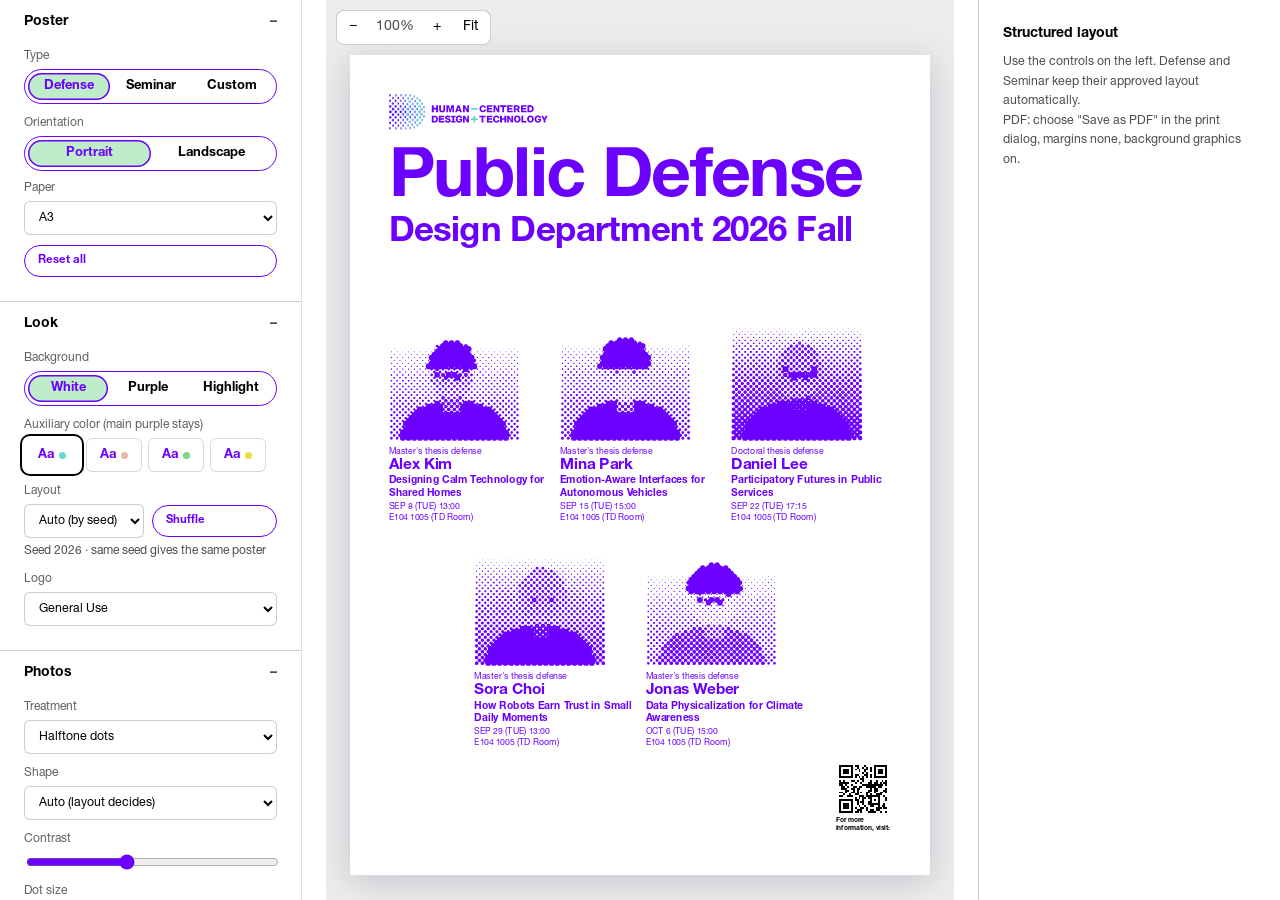
==== official/index.html @ 059694cf "Unify poster modes (stage, zoom bar, right panel), remove duplicate Export, labels 12px, drop dead W" ====
<!doctype html>
<html lang="en">
<head>
<meta charset="utf-8">
<meta name="viewport" content="width=device-width, initial-scale=1">
<meta name="robots" content="noindex, nofollow">
<title>Poster Generator</title>
	<link rel="stylesheet" href="https://fonts.googleapis.com/css2?family=Inter:wght@300;400;500;700&#038;family=Noto+Sans+KR:wght@300;400;500;700&#038;display=swap">
	<link rel="stylesheet" href="https://spoqa.github.io/spoqa-han-sans/css/SpoqaHanSansNeo.css">
	<link rel="stylesheet" href="assets/css/app.css?v=20261107b">
<link rel="stylesheet" href="assets/css/poster.css?v=20261107b">
	<link rel="stylesheet" href="../hcdt-ui.css?v=20261109n">
	<link rel="stylesheet" href="embed.css?v=20261109j">
<style id="hp-page-size"></style>
</head>
<body class="hx-tool hx-p-poster">
<svg xmlns="http://www.w3.org/2000/svg" width="0" height="0" style="position:absolute" aria-hidden="true" focusable="false"><defs>
<g id="hcdt-longest-base"><path d="M 35.892 125.604 L 21.786 128.71 L 21.786 113.186 L 35.892 116.292 Z M 50.454 110.143 L 38.032 113.245 L 38.032 97.726 L 50.454 100.831 Z M 65.696 125.604 L 53.27 128.71 L 53.27 113.186 L 65.696 116.292 Z M 78.239 110.362 L 68.298 113.468 L 68.298 97.948 L 78.239 101.05 Z M 92.345 125.604 L 82.407 128.71 L 82.407 113.186 L 92.345 116.292 Z M 104.27 111.382 L 96.317 114.483 L 96.317 98.964 L 104.27 102.065 Z M 118.278 125.604 L 110.325 128.71 L 110.325 113.186 L 118.278 116.292 Z M 131.31 110.694 L 124.95 113.796 L 124.95 98.276 L 131.31 101.378 Z M 143.985 125.604 L 137.626 128.71 L 137.626 113.186 L 143.985 116.292 Z M 157.509 110.018 L 152.423 113.12 L 152.423 97.601 L 157.509 100.702 Z M 169.895 125.604 L 164.806 128.71 L 164.806 113.186 L 169.895 116.292 Z M 183.626 110.147 L 179.552 113.253 L 179.552 97.729 L 183.626 100.835 Z M 196.372 125.604 L 192.302 128.71 L 192.302 113.186 L 196.372 116.292 Z M 208.013 112.835 L 204.755 115.94 L 204.755 100.421 L 208.013 103.522 Z M 223.411 125.604 L 220.806 128.71 L 220.806 113.186 L 223.411 116.292 Z M 34.638 94.565 L 22.212 97.667 L 22.212 82.147 L 34.638 85.249 Z M 48.571 79.069 L 38.63 82.171 L 38.63 66.651 L 48.571 69.753 Z M 63.536 94.62 L 53.595 97.726 L 53.595 82.202 L 63.536 85.308 Z M 76.872 79.093 L 68.923 82.194 L 68.923 66.675 L 76.872 69.78 Z M 91.048 95.073 L 83.095 98.179 L 83.095 82.655 L 91.048 85.761 Z M 104.005 79.808 L 97.645 82.913 L 97.645 67.39 L 104.005 70.495 Z M 116.38 97.167 L 110.02 100.272 L 110.02 84.749 L 116.38 87.854 Z M 128.634 82.944 L 123.548 86.05 L 123.548 70.53 L 128.634 73.632 Z M 144.493 95.765 L 139.403 98.866 L 139.403 83.347 L 144.493 86.448 Z M 157.829 80.804 L 153.755 83.909 L 153.755 68.39 L 157.829 71.491 Z M 171.161 94.429 L 167.087 97.534 L 167.087 82.011 L 171.161 85.116 Z M 184.915 78.843 L 181.653 81.944 L 181.653 66.425 L 184.915 69.53 Z M 197.466 94.651 L 194.208 97.753 L 194.208 82.233 L 197.466 85.339 Z M 211.36 79.155 L 208.751 82.261 L 208.751 66.737 L 211.36 69.843 Z M 219.731 100.069 L 217.126 103.171 L 217.126 87.651 L 219.731 90.753 Z M 32.153 63.636 L 22.212 66.737 L 22.212 51.218 L 32.153 54.323 Z M 47.731 48.112 L 39.778 51.218 L 39.778 35.698 L 47.731 38.8 Z M 62.755 63.573 L 54.802 66.675 L 54.802 51.155 L 62.755 54.257 Z M 77.134 48.077 L 70.774 51.179 L 70.774 35.659 L 77.134 38.761 Z M 90.384 63.589 L 84.02 66.69 L 84.02 51.171 L 90.384 54.276 Z M 104.06 48.073 L 98.97 51.179 L 98.97 35.655 L 104.06 38.761 Z M 117.149 64.546 L 112.06 67.647 L 112.06 52.128 L 117.149 55.233 Z M 130.427 49.276 L 126.352 52.378 L 126.352 36.858 L 130.427 39.964 Z M 141.032 68.737 L 136.962 71.839 L 136.962 56.319 L 141.032 59.421 Z M 153.532 54.526 L 150.27 57.628 L 150.27 42.108 L 153.532 45.214 Z M 166.11 40.354 L 163.501 43.456 L 163.501 27.936 L 166.11 31.042 Z M 171.243 65.87 L 167.985 68.976 L 167.985 53.456 L 171.243 56.558 Z M 184.731 50.917 L 182.122 54.018 L 182.122 38.499 L 184.731 41.601 Z M 30.165 32.581 L 22.212 35.683 L 22.212 20.163 L 30.165 23.265 Z M 63.493 32.581 L 57.134 35.683 L 57.134 20.163 L 63.493 23.265 Z M 91.677 32.581 L 86.587 35.683 L 86.587 20.163 L 91.677 23.265 Z M 117.852 32.581 L 113.782 35.683 L 113.782 20.163 L 117.852 23.265 Z M 143.798 34.011 L 140.54 37.116 L 140.54 21.593 L 143.798 24.698 Z M 198.747 63.253 L 196.138 66.358 L 196.138 50.835 L 198.747 53.94 Z M 50.454 131.808 L 38.032 128.706 L 38.032 144.226 L 50.454 141.12 Z M 78.239 131.589 L 68.298 128.483 L 68.298 144.007 L 78.239 140.901 Z M 104.27 130.573 L 96.317 127.468 L 96.317 142.987 L 104.27 139.886 Z M 131.31 131.261 L 124.95 128.155 L 124.95 143.675 L 131.31 140.573 Z M 157.509 131.936 L 152.423 128.831 L 152.423 144.35 L 157.509 141.249 Z M 183.626 131.804 L 179.552 128.698 L 179.552 144.222 L 183.626 141.116 Z M 208.013 129.116 L 204.755 126.011 L 204.755 141.534 L 208.013 138.429 Z M 34.638 147.39 L 22.212 144.284 L 22.212 159.804 L 34.638 156.702 Z M 48.571 162.886 L 38.63 159.78 L 38.63 175.3 L 48.571 172.198 Z M 63.536 147.331 L 53.595 144.226 L 53.595 159.749 L 63.536 156.643 Z M 76.872 162.858 L 68.923 159.757 L 68.923 175.276 L 76.872 172.171 Z M 91.048 146.878 L 83.095 143.776 L 83.095 159.296 L 91.048 156.19 Z M 104.005 162.143 L 97.645 159.042 L 97.645 174.561 L 104.005 171.456 Z M 116.38 144.784 L 110.02 141.679 L 110.02 157.202 L 116.38 154.097 Z M 128.634 159.007 L 123.548 155.901 L 123.548 171.425 L 128.634 168.319 Z M 144.493 146.19 L 139.403 143.085 L 139.403 158.604 L 144.493 155.503 Z M 157.829 161.147 L 153.755 158.042 L 153.755 173.565 L 157.829 170.46 Z M 171.161 147.522 L 167.087 144.417 L 167.087 159.94 L 171.161 156.835 Z M 184.915 163.112 L 181.653 160.007 L 181.653 175.526 L 184.915 172.425 Z M 197.466 147.304 L 194.208 144.198 L 194.208 159.718 L 197.466 156.616 Z M 211.36 162.796 L 208.751 159.69 L 208.751 175.214 L 211.36 172.108 Z M 219.731 141.886 L 217.126 138.78 L 217.126 154.3 L 219.731 151.198 Z M 32.153 178.315 L 22.212 175.214 L 22.212 190.733 L 32.153 187.632 Z M 47.731 193.839 L 39.778 190.733 L 39.778 206.253 L 47.731 203.151 Z M 62.755 178.382 L 54.802 175.276 L 54.802 190.796 L 62.755 187.694 Z M 77.134 193.878 L 70.774 190.772 L 70.774 206.292 L 77.134 203.19 Z M 90.384 178.362 L 84.02 175.261 L 84.02 190.78 L 90.384 187.679 Z M 104.06 193.878 L 98.97 190.772 L 98.97 206.296 L 104.06 203.19 Z M 117.149 177.405 L 112.06 174.304 L 112.06 189.823 L 117.149 186.718 Z M 130.427 192.675 L 126.352 189.573 L 126.352 205.093 L 130.427 201.991 Z M 141.032 173.218 L 136.962 170.112 L 136.962 185.632 L 141.032 182.53 Z M 153.532 187.429 L 150.27 184.323 L 150.27 199.843 L 153.532 196.741 Z M 166.11 201.597 L 163.501 198.495 L 163.501 214.015 L 166.11 210.913 Z M 171.243 176.081 L 167.985 172.976 L 167.985 188.495 L 171.243 185.393 Z M 184.731 191.038 L 182.122 187.933 L 182.122 203.452 L 184.731 200.35 Z M 30.165 209.374 L 22.212 206.268 L 22.212 221.788 L 30.165 218.686 Z M 63.493 209.374 L 57.134 206.268 L 57.134 221.788 L 63.493 218.686 Z M 91.677 209.374 L 86.587 206.268 L 86.587 221.788 L 91.677 218.686 Z M 117.852 209.374 L 113.782 206.268 L 113.782 221.788 L 117.852 218.686 Z M 143.798 207.94 L 140.54 204.839 L 140.54 220.358 L 143.798 217.253 Z M 198.747 178.698 L 196.138 175.593 L 196.138 191.116 L 198.747 188.011 Z" style="fill:var(--sm)"/></g>
<g id="hcdt-longest-hi"><path d="M 20.268 116.288 L 21.782 113.185 L 21.782 128.71 L 20.268 125.606 Z M 35.323 100.83 L 38.024 97.726 L 38.024 113.244 L 35.323 110.141 Z M 50.267 116.288 L 53.251 113.185 L 53.251 128.71 L 50.267 125.606 Z M 64.561 101.054 L 68.299 97.95 L 68.299 113.468 L 64.561 110.365 Z M 78.095 116.288 L 82.4 113.185 L 82.4 128.71 L 78.095 125.606 Z M 90.054 102.068 L 96.321 98.965 L 96.321 114.483 L 90.054 111.379 Z M 103.953 116.288 L 110.31 113.185 L 110.31 128.71 L 103.953 125.606 Z M 116.95 101.382 L 124.947 98.278 L 124.947 113.796 L 116.95 110.693 Z M 131.371 116.288 L 137.615 113.185 L 137.615 128.71 L 131.371 125.606 Z M 143.77 100.703 L 152.425 97.599 L 152.425 113.117 L 143.77 110.014 Z M 157.371 116.288 L 164.817 113.185 L 164.817 128.71 L 157.371 125.606 Z M 170.323 100.837 L 179.551 97.734 L 179.551 113.252 L 170.323 110.148 Z M 183.908 116.288 L 192.302 113.185 L 192.302 128.71 L 183.908 125.606 Z M 195.144 103.523 L 204.731 100.42 L 204.731 115.938 L 195.144 112.834 Z M 212.938 116.288 L 220.853 113.185 L 220.853 128.71 L 212.938 125.606 Z M 20.163 85.252 L 22.208 82.149 L 22.208 97.667 L 20.163 94.563 Z M 36.278 69.757 L 38.628 66.653 L 38.628 82.171 L 36.278 79.067 Z M 50.595 85.304 L 53.572 82.201 L 53.572 97.726 L 50.595 94.623 Z M 65.382 69.779 L 68.926 66.675 L 68.926 82.193 L 65.382 79.09 Z M 78.766 85.76 L 83.101 82.656 L 83.101 98.174 L 78.766 95.07 Z M 92.636 70.495 L 97.649 67.392 L 97.649 82.91 L 92.636 79.806 Z M 102.618 87.856 L 110.026 84.752 L 110.026 100.27 L 102.618 97.167 Z M 117.315 73.636 L 123.716 70.532 L 123.716 86.05 L 117.315 82.947 Z M 130.401 86.453 L 139.369 83.35 L 139.369 98.868 L 130.401 95.764 Z M 147.158 71.495 L 154.081 68.391 L 154.081 83.909 L 147.158 80.806 Z M 158.013 85.118 L 167.144 82.014 L 167.144 97.532 L 158.013 94.429 Z M 173.135 69.525 L 181.655 66.422 L 181.655 81.947 L 173.135 78.844 Z M 185.311 85.334 L 194.174 82.231 L 194.174 97.756 L 185.311 94.653 Z M 200.292 69.846 L 208.745 66.742 L 208.745 82.261 L 200.292 79.157 Z M 209.192 90.751 L 217.123 87.647 L 217.123 103.173 L 209.192 100.069 Z M 20.26 54.321 L 22.208 51.217 L 22.208 66.735 L 20.26 63.631 Z M 37.905 38.803 L 39.785 35.699 L 39.785 51.217 L 37.905 48.113 Z M 51.752 54.261 L 54.803 51.157 L 54.803 66.675 L 51.752 63.572 Z M 67.889 38.765 L 70.776 35.662 L 70.776 51.18 L 67.889 48.076 Z M 80.557 54.276 L 84.026 51.172 L 84.026 66.69 L 80.557 63.587 Z M 94.963 38.758 L 98.97 35.654 L 98.97 51.18 L 94.963 48.076 Z M 106.124 55.231 L 112.055 52.127 L 112.055 67.645 L 106.124 64.542 Z M 121.225 39.959 L 126.35 36.855 L 126.35 52.381 L 121.225 49.277 Z M 129.789 59.424 L 136.959 56.32 L 136.959 71.838 L 129.789 68.734 Z M 144.725 45.211 L 150.269 42.108 L 150.269 57.626 L 144.725 54.522 Z M 157.662 31.044 L 163.511 27.94 L 163.511 43.458 L 157.662 40.354 Z M 160.684 56.559 L 167.987 53.455 L 167.987 68.973 L 160.684 65.87 Z M 174.21 41.6 L 182.11 38.497 L 182.11 54.022 L 174.21 50.919 Z M 20.648 23.27 L 22.208 20.166 L 22.208 35.684 L 20.648 32.58 Z M 54.81 23.27 L 57.131 20.166 L 57.131 35.684 L 54.81 32.58 Z M 83.817 23.27 L 86.593 20.166 L 86.593 35.684 L 83.817 32.58 Z M 109.034 23.27 L 113.779 20.166 L 113.779 35.684 L 109.034 32.58 Z M 134.78 24.695 L 140.525 21.591 L 140.525 37.117 L 134.78 34.013 Z M 187.475 53.94 L 196.136 50.837 L 196.136 66.355 L 187.475 63.251 Z M 35.323 141.125 L 38.024 144.228 L 38.024 128.703 L 35.323 131.806 Z M 64.561 140.901 L 68.299 144.004 L 68.299 128.486 L 64.561 131.59 Z M 90.054 139.886 L 96.321 142.99 L 96.321 127.464 L 90.054 130.568 Z M 116.95 140.572 L 124.947 143.676 L 124.947 128.158 L 116.95 131.262 Z M 143.77 141.244 L 152.425 144.347 L 152.425 128.829 L 143.77 131.933 Z M 170.323 141.117 L 179.551 144.221 L 179.551 128.703 L 170.323 131.806 Z M 195.144 138.431 L 204.731 141.535 L 204.731 126.009 L 195.144 129.113 Z M 20.619 156.702 L 22.208 159.806 L 22.208 144.28 L 20.619 147.384 Z M 36.278 172.198 L 38.628 175.301 L 38.628 159.783 L 36.278 162.887 Z M 50.595 156.643 L 53.572 159.746 L 53.572 144.228 L 50.595 147.332 Z M 65.382 172.168 L 68.926 175.272 L 68.926 159.754 L 65.382 162.857 Z M 78.766 156.187 L 83.101 159.291 L 83.101 143.773 L 78.766 146.877 Z M 92.636 171.459 L 97.649 174.563 L 97.649 159.037 L 92.636 162.141 Z M 102.618 154.098 L 110.026 157.202 L 110.026 141.677 L 102.618 144.78 Z M 117.315 168.318 L 123.716 171.422 L 123.716 155.904 L 117.315 159.008 Z M 130.401 155.501 L 139.369 158.605 L 139.369 143.087 L 130.401 146.19 Z M 147.158 170.46 L 154.081 173.563 L 154.081 158.045 L 147.158 161.149 Z M 158.013 156.837 L 167.144 159.94 L 167.144 144.415 L 158.013 147.518 Z M 173.135 172.422 L 181.655 175.525 L 181.655 160.007 L 173.135 163.111 Z M 185.311 156.613 L 194.174 159.716 L 194.174 144.198 L 185.311 147.302 Z M 200.292 172.108 L 208.745 175.212 L 208.745 159.694 L 200.292 162.798 Z M 209.192 151.196 L 217.123 154.3 L 217.123 138.782 L 209.192 141.885 Z M 20.26 187.626 L 22.208 190.73 L 22.208 175.212 L 20.26 178.316 Z M 37.905 203.152 L 39.785 206.255 L 39.785 190.73 L 37.905 193.834 Z M 51.752 187.693 L 54.803 190.797 L 54.803 175.279 L 51.752 178.383 Z M 67.889 203.189 L 70.776 206.293 L 70.776 190.775 L 67.889 193.878 Z M 80.557 187.679 L 84.026 190.782 L 84.026 175.257 L 80.557 178.36 Z M 94.963 203.189 L 98.97 206.293 L 98.97 190.775 L 94.963 193.878 Z M 106.124 186.716 L 112.055 189.82 L 112.055 174.302 L 106.124 177.405 Z M 121.225 201.988 L 126.35 205.092 L 126.35 189.574 L 121.225 192.677 Z M 129.789 182.531 L 136.959 185.634 L 136.959 170.109 L 129.789 173.212 Z M 144.725 196.736 L 150.269 199.839 L 150.269 184.321 L 144.725 187.425 Z M 157.662 210.911 L 163.511 214.014 L 163.511 198.496 L 157.662 201.6 Z M 160.684 185.388 L 167.987 188.492 L 167.987 172.974 L 160.684 176.077 Z M 174.21 200.347 L 182.11 203.45 L 182.11 187.932 L 174.21 191.036 Z M 20.648 218.685 L 22.208 221.788 L 22.208 206.27 L 20.648 209.374 Z M 54.81 218.685 L 57.131 221.788 L 57.131 206.27 L 54.81 209.374 Z M 83.817 218.685 L 86.593 221.788 L 86.593 206.27 L 83.817 209.374 Z M 109.034 218.685 L 113.779 221.788 L 113.779 206.27 L 109.034 209.374 Z M 134.78 217.252 L 140.525 220.356 L 140.525 204.838 L 134.78 207.942 Z M 187.467 188.007 L 196.136 191.11 L 196.136 175.592 L 187.467 178.696 Z" style="fill:var(--ss)"/></g>
<g id="hcdt-longest-wordmark"><path d="M 368.247 101.819 L 371.692 101.819 C 377.212 101.702 379.403 99.569 379.403 94.015 C 379.403 88.972 376.661 86.522 371.692 86.522 L 368.247 86.522 Z M 360.97 80.311 L 372.985 80.311 C 381.556 80.311 386.681 85.476 386.681 94.054 C 386.681 103.14 381.477 108.03 372.985 108.03 L 360.97 108.03 Z M 660.02 143.581 L 663.462 143.581 C 668.981 143.464 671.173 141.331 671.173 135.776 C 671.173 130.729 668.435 128.284 663.462 128.284 L 660.02 128.284 Z M 652.739 122.073 L 664.755 122.073 C 673.325 122.073 678.45 127.237 678.45 135.815 C 678.45 144.897 673.247 149.792 664.755 149.792 L 652.739 149.792 Z M 349.138 185.796 L 343.813 185.796 L 343.813 191.62 L 361.45 191.62 L 361.45 185.796 L 356.126 185.796 L 356.126 169.768 L 361.56 169.768 L 361.56 163.905 L 343.794 163.905 L 343.794 169.768 L 349.138 169.768 Z M 319.411 138.339 C 319.411 146.374 315.724 150.374 307.337 150.374 C 298.95 150.374 295.263 146.374 295.263 138.339 L 295.263 122.073 L 302.485 122.073 L 302.485 138.765 C 302.485 142.339 303.806 144.163 307.337 144.163 C 310.868 144.163 312.188 142.339 312.188 138.765 L 312.188 122.073 L 319.411 122.073 Z M 324.454 122.073 L 335.091 122.073 L 339.864 140.554 L 339.942 140.554 L 344.716 122.073 L 355.352 122.073 L 355.352 149.792 L 348.56 149.792 L 348.56 128.749 L 348.481 128.749 L 342.661 149.792 L 337.149 149.792 L 331.325 128.749 L 331.247 128.749 L 331.247 149.792 L 324.454 149.792 Z M 370.423 139.464 L 376.712 139.464 L 373.645 129.761 L 373.567 129.761 Z M 369.958 122.073 L 377.294 122.073 L 387.661 149.792 L 380.126 149.792 L 378.419 144.823 L 368.755 144.823 L 367.005 149.792 L 359.595 149.792 Z M 391.899 122.073 L 399.313 122.073 L 408.938 139.155 L 409.017 139.155 L 409.017 122.073 L 415.813 122.073 L 415.813 149.792 L 408.399 149.792 L 398.77 132.515 L 398.692 132.515 L 398.692 149.792 L 391.899 149.792 Z M 477.763 131.972 C 477.376 129.179 475.2 127.702 472.173 127.702 C 467.513 127.702 465.727 131.819 465.727 135.933 C 465.727 140.046 467.513 144.163 472.173 144.163 C 475.552 144.163 477.493 142.222 477.763 139.038 L 484.985 139.038 C 484.595 146.179 479.356 150.374 472.329 150.374 C 463.942 150.374 458.509 143.968 458.509 135.933 C 458.509 127.897 463.942 121.491 472.329 121.491 C 478.306 121.491 484.79 125.296 484.985 131.972 Z M 488.446 122.073 L 510.536 122.073 L 510.536 127.858 L 495.669 127.858 L 495.669 132.71 L 509.255 132.71 L 509.255 138.3 L 495.669 138.3 L 495.669 143.577 L 510.923 143.577 L 510.923 149.792 L 488.446 149.792 Z M 515.243 122.073 L 522.657 122.073 L 532.282 139.155 L 532.36 139.155 L 532.36 122.073 L 539.153 122.073 L 539.153 149.792 L 531.739 149.792 L 522.11 132.518 L 522.036 132.518 L 522.036 149.792 L 515.243 149.792 Z M 570.782 122.073 L 592.868 122.073 L 592.868 127.858 L 578.001 127.858 L 578.001 132.71 L 591.587 132.71 L 591.587 138.3 L 578.001 138.3 L 578.001 143.577 L 593.259 143.577 L 593.259 149.792 L 570.782 149.792 Z M 626.942 122.073 L 649.032 122.073 L 649.032 127.858 L 634.165 127.858 L 634.165 132.71 L 647.751 132.71 L 647.751 138.3 L 634.165 138.3 L 634.165 143.577 L 649.423 143.577 L 649.423 149.792 L 626.942 149.792 Z M 272.587 185.409 L 276.028 185.409 C 281.548 185.296 283.739 183.159 283.739 177.608 C 283.739 172.561 281.001 170.116 276.028 170.116 L 272.587 170.116 Z M 265.306 163.901 L 277.321 163.901 C 285.892 163.901 291.02 169.065 291.02 177.647 C 291.02 186.729 285.813 191.62 277.321 191.62 L 265.306 191.62 Z M 293.86 163.901 L 315.95 163.901 L 315.95 169.686 L 301.083 169.686 L 301.083 174.542 L 314.669 174.542 L 314.669 180.132 L 301.083 180.132 L 301.083 185.409 L 316.337 185.409 L 316.337 191.62 L 293.86 191.62 Z M 325.306 182.304 C 325.462 185.565 327.481 186.612 330.544 186.612 C 332.72 186.612 334.974 185.835 334.974 183.78 C 334.974 181.331 331.013 180.866 327.013 179.741 C 323.056 178.616 318.899 176.831 318.899 171.745 C 318.899 165.69 324.993 163.323 330.196 163.323 C 335.708 163.323 341.259 165.999 341.298 172.249 L 334.079 172.249 C 334.196 169.726 331.829 168.909 329.614 168.909 C 328.063 168.909 326.122 169.456 326.122 171.28 C 326.122 173.413 330.118 173.804 334.157 174.929 C 338.157 176.054 342.192 177.917 342.192 182.929 C 342.192 189.952 336.212 192.206 330.118 192.206 C 323.751 192.206 318.122 189.409 318.083 182.304 Z M 391.899 163.901 L 399.313 163.901 L 408.938 180.983 L 409.017 180.983 L 409.017 163.901 L 415.813 163.901 L 415.813 191.62 L 408.399 191.62 L 398.77 174.347 L 398.692 174.347 L 398.692 191.62 L 391.899 191.62 Z M 483.56 170.116 L 474.313 170.116 L 474.313 191.62 L 467.095 191.62 L 467.095 170.116 L 457.845 170.116 L 457.845 163.901 L 483.56 163.901 Z M 567.45 128.284 L 558.208 128.284 L 558.208 149.792 L 550.989 149.792 L 550.989 128.284 L 541.739 128.284 L 541.739 122.073 L 567.45 122.073 Z M 639.544 86.522 L 630.298 86.522 L 630.298 108.03 L 623.079 108.03 L 623.079 86.522 L 613.829 86.522 L 613.829 80.311 L 639.544 80.311 Z M 520.704 86.522 L 511.462 86.522 L 511.462 108.03 L 504.239 108.03 L 504.239 86.522 L 494.993 86.522 L 494.993 80.311 L 520.704 80.311 Z M 291.02 86.522 L 281.774 86.522 L 281.774 108.03 L 274.556 108.03 L 274.556 86.522 L 265.306 86.522 L 265.306 80.311 L 291.02 80.311 Z M 488.446 163.901 L 510.536 163.901 L 510.536 169.686 L 495.669 169.686 L 495.669 174.538 L 509.255 174.538 L 509.255 180.128 L 495.669 180.128 L 495.669 185.409 L 510.923 185.409 L 510.923 191.62 L 488.446 191.62 Z M 532.485 173.8 C 532.099 171.007 529.927 169.53 526.895 169.53 C 522.239 169.53 520.454 173.647 520.454 177.761 C 520.454 181.878 522.239 185.991 526.895 185.991 C 530.274 185.991 532.216 184.05 532.485 180.866 L 539.708 180.866 C 539.317 188.011 534.079 192.202 527.052 192.202 C 518.665 192.202 513.231 185.796 513.231 177.761 C 513.231 169.726 518.665 163.319 527.052 163.319 C 533.028 163.319 539.513 167.124 539.708 173.8 Z M 265.306 122.073 L 273.298 122.073 L 273.298 132.167 L 283.028 132.167 L 283.028 122.073 L 291.02 122.073 L 291.02 149.792 L 283.028 149.792 L 283.028 138.378 L 273.298 138.378 L 273.298 149.792 L 265.306 149.792 Z M 294.188 80.311 L 301.997 80.311 L 301.997 90.405 L 311.505 90.405 L 311.505 80.311 L 319.313 80.311 L 319.313 108.03 L 311.505 108.03 L 311.505 96.616 L 301.997 96.616 L 301.997 108.03 L 294.188 108.03 Z M 541.759 163.905 L 549.739 163.905 L 549.739 173.999 L 559.462 173.999 L 559.462 163.905 L 567.442 163.905 L 567.442 191.62 L 559.462 191.62 L 559.462 180.21 L 549.739 180.21 L 549.739 191.62 L 541.759 191.62 Z M 570.782 163.901 L 578.192 163.901 L 587.821 180.983 L 587.899 180.983 L 587.899 163.901 L 594.696 163.901 L 594.696 191.62 L 587.278 191.62 L 577.649 174.347 L 577.575 174.347 L 577.575 191.62 L 570.782 191.62 Z M 611.544 185.991 C 616.2 185.991 617.985 181.878 617.985 177.761 C 617.985 173.643 616.2 169.53 611.544 169.53 C 606.884 169.53 605.099 173.643 605.099 177.761 C 605.099 181.878 606.884 185.991 611.544 185.991 M 611.544 163.323 C 620.278 163.323 625.208 169.726 625.208 177.761 C 625.208 185.796 620.278 192.202 611.544 192.202 C 602.81 192.202 597.876 185.796 597.876 177.761 C 597.876 169.726 602.81 163.323 611.544 163.323 M 628.431 163.901 L 635.653 163.901 L 635.653 185.409 L 648.579 185.409 L 648.579 191.62 L 628.431 191.62 Z M 665.048 185.991 C 669.704 185.991 671.493 181.878 671.493 177.761 C 671.493 173.643 669.704 169.53 665.048 169.53 C 660.392 169.53 658.602 173.643 658.602 177.761 C 658.602 181.878 660.392 185.991 665.048 185.991 M 665.048 163.323 C 673.782 163.323 678.712 169.726 678.712 177.761 C 678.712 185.796 673.782 192.202 665.048 192.202 C 656.313 192.202 651.384 185.796 651.384 177.761 C 651.384 169.726 656.313 163.323 665.048 163.323 M 725.532 181.292 L 725.532 191.62 L 718.31 191.62 L 718.31 181.292 L 708.22 163.901 L 716.411 163.901 L 721.923 175.159 L 727.435 163.901 L 735.626 163.901 Z M 610.247 135.136 C 611.501 135.136 612.497 134.788 613.231 134.089 C 613.97 133.39 614.337 132.46 614.337 131.292 L 614.337 131.257 C 614.337 130.089 613.958 129.155 613.204 128.452 C 612.446 127.749 611.45 127.393 610.208 127.393 L 604.696 127.393 L 604.696 135.136 Z M 597.649 122.073 L 611.036 122.073 C 613.274 122.073 615.177 122.433 616.739 123.151 C 618.302 123.866 619.493 124.909 620.31 126.28 C 621.13 127.651 621.54 129.315 621.54 131.276 L 621.54 131.311 C 621.54 133.093 621.11 134.694 620.255 136.116 C 619.395 137.538 618.251 138.569 616.813 139.206 L 622.349 149.792 L 614.56 149.792 L 609.813 140.245 L 604.696 140.245 L 604.696 149.792 L 597.649 149.792 Z M 368.938 190.495 C 366.88 189.354 365.294 187.706 364.188 185.55 C 363.079 183.39 362.524 180.78 362.524 177.714 L 362.524 177.694 C 362.524 174.671 363.075 172.089 364.177 169.948 C 365.278 167.811 366.849 166.171 368.884 165.03 C 370.915 163.893 373.427 163.323 376.235 163.323 C 378.528 163.323 380.575 163.733 382.376 164.558 C 384.181 165.382 385.556 166.507 386.677 167.929 C 387.794 169.354 388.47 170.972 388.704 172.788 L 388.743 173.003 L 381.556 173.003 L 381.497 172.808 C 381.138 171.714 380.493 170.854 379.563 170.237 C 378.638 169.62 377.505 169.311 376.165 169.311 C 374.864 169.311 373.747 169.632 372.813 170.276 C 371.88 170.921 371.161 171.862 370.657 173.097 C 370.157 174.335 369.907 175.843 369.907 177.616 L 369.907 177.636 C 369.907 179.452 370.177 180.999 370.716 182.272 C 371.259 183.55 372.02 184.526 373.009 185.202 C 373.993 185.878 375.153 186.214 376.493 186.214 C 377.536 186.214 378.458 186.038 379.255 185.683 C 380.056 185.331 380.692 184.819 381.169 184.155 C 381.645 183.495 381.923 182.714 382.001 181.811 L 382.036 181.483 L 376.571 181.483 L 376.571 176.362 L 389.032 176.362 L 389.032 179.897 C 389.032 182.448 388.528 184.64 387.524 186.476 C 386.52 188.311 385.071 189.726 383.177 190.718 C 381.286 191.71 379.095 192.206 376.427 192.206 C 373.556 192.206 371.001 191.636 368.938 190.495 M 688.126 190.495 C 686.067 189.354 684.481 187.706 683.376 185.55 C 682.267 183.39 681.712 180.78 681.712 177.714 L 681.712 177.694 C 681.712 174.667 682.263 172.085 683.364 169.948 C 684.466 167.811 686.036 166.171 688.071 165.03 C 690.106 163.89 692.614 163.319 695.423 163.319 C 697.716 163.319 699.763 163.733 701.567 164.558 C 703.368 165.382 704.743 166.507 705.864 167.929 C 706.981 169.35 707.657 170.972 707.892 172.788 L 707.931 172.999 L 700.743 172.999 L 700.685 172.808 C 700.325 171.714 699.681 170.854 698.751 170.237 C 697.825 169.62 696.692 169.311 695.352 169.311 C 694.052 169.311 692.935 169.632 692.001 170.276 C 691.067 170.921 690.349 171.858 689.845 173.097 C 689.345 174.335 689.095 175.839 689.095 177.616 L 689.095 177.636 C 689.095 179.452 689.364 180.999 689.903 182.272 C 690.446 183.55 691.208 184.522 692.196 185.202 C 693.181 185.878 694.341 186.214 695.681 186.214 C 696.724 186.214 697.645 186.038 698.442 185.683 C 699.243 185.331 699.88 184.819 700.356 184.155 C 700.833 183.495 701.11 182.71 701.188 181.808 L 701.224 181.479 L 695.759 181.479 L 695.759 176.362 L 708.22 176.362 L 708.22 179.897 C 708.22 182.448 707.716 184.64 706.712 186.476 C 705.708 188.311 704.259 189.726 702.364 190.714 C 700.474 191.706 698.282 192.202 695.614 192.202 C 692.743 192.202 690.188 191.632 688.126 190.495 M 323.419 80.311 L 345.509 80.311 L 345.509 86.097 L 330.642 86.097 L 330.642 90.948 L 344.227 90.948 L 344.227 96.538 L 330.642 96.538 L 330.642 101.819 L 345.895 101.819 L 345.895 108.03 L 323.419 108.03 Z M 390.235 80.311 L 412.325 80.311 L 412.325 86.097 L 397.454 86.097 L 397.454 90.948 L 411.044 90.948 L 411.044 96.538 L 397.454 96.538 L 397.454 101.819 L 412.712 101.819 L 412.712 108.03 L 390.235 108.03 Z M 423.474 93.229 L 428.317 93.229 C 430.563 93.229 432.192 92.3 432.192 89.78 C 432.192 87.183 430.524 86.14 428.317 86.14 L 423.474 86.14 Z M 416.267 80.366 L 429.399 80.366 C 434.556 80.366 439.399 82.729 439.399 89.276 C 439.399 96.136 435.485 98.808 429.399 98.808 L 423.474 98.808 L 423.474 108.03 L 416.267 108.03 Z M 447.899 97.702 L 454.188 97.702 L 451.122 87.999 L 451.044 87.999 Z M 447.435 80.311 L 454.77 80.311 L 465.138 108.03 L 457.606 108.03 L 455.895 103.061 L 446.231 103.061 L 444.485 108.03 L 437.067 108.03 Z M 524.759 80.311 L 535.395 80.311 L 540.173 98.792 L 540.251 98.792 L 545.024 80.311 L 555.661 80.311 L 555.661 108.03 L 548.868 108.03 L 548.868 86.987 L 548.79 86.987 L 542.966 108.03 L 537.454 108.03 L 531.63 86.987 L 531.556 86.987 L 531.556 108.03 L 524.759 108.03 Z M 560.544 80.311 L 582.63 80.311 L 582.63 86.097 L 567.763 86.097 L 567.763 90.948 L 581.352 90.948 L 581.352 96.538 L 567.763 96.538 L 567.763 101.819 L 583.02 101.819 L 583.02 108.03 L 560.544 108.03 Z M 586.95 80.311 L 594.364 80.311 L 603.989 97.393 L 604.067 97.393 L 604.067 80.311 L 610.86 80.311 L 610.86 108.03 L 603.446 108.03 L 593.821 90.753 L 593.743 90.753 L 593.743 108.03 L 586.95 108.03 Z M 664.997 102.37 C 669.634 102.37 671.415 98.268 671.415 94.171 C 671.415 90.073 669.634 85.972 664.997 85.972 C 660.356 85.972 658.575 90.073 658.575 94.171 C 658.575 98.268 660.356 102.37 664.997 102.37 M 664.997 79.784 C 673.696 79.784 678.606 86.167 678.606 94.171 C 678.606 102.175 673.696 108.558 664.997 108.558 C 656.294 108.558 651.384 102.175 651.384 94.171 C 651.384 86.167 656.294 79.784 664.997 79.784 M 681.806 80.311 L 702.228 80.311 L 702.228 86.097 L 689.028 86.097 L 689.028 91.765 L 700.438 91.765 L 700.438 97.354 L 689.028 97.354 L 689.028 108.03 L 681.806 108.03 Z M 481.325 93.374 C 482.583 93.374 483.575 93.026 484.313 92.327 C 485.048 91.628 485.419 90.698 485.419 89.53 L 485.419 89.495 C 485.419 88.327 485.04 87.393 484.282 86.69 C 483.528 85.983 482.528 85.632 481.29 85.632 L 475.778 85.632 L 475.778 93.374 Z M 468.727 80.311 L 482.114 80.311 C 484.352 80.311 486.255 80.671 487.817 81.39 C 489.38 82.104 490.571 83.147 491.392 84.518 C 492.212 85.89 492.622 87.554 492.622 89.515 L 492.622 89.55 C 492.622 91.331 492.192 92.933 491.333 94.354 C 490.477 95.776 489.329 96.808 487.895 97.444 L 493.427 108.03 L 485.638 108.03 L 480.895 98.483 L 475.778 98.483 L 475.778 108.03 L 468.727 108.03 Z" style="fill:var(--w)"/></g>
<g id="hcdt-longest-accent"><path d="M 433.931 191.612 L 441.149 191.612 L 441.149 163.913 L 433.931 163.913 Z M 423.692 139.44 L 451.388 139.44 L 451.388 133.058 L 423.692 133.058 Z M 423.692 180.956 L 451.388 180.956 L 451.388 174.573 L 423.692 174.573 Z" style="fill:var(--op)"/></g>
<g id="hcdt-long-base"><path d="M 28.179 98.62 L 17.105 101.058 L 17.105 88.87 L 28.179 91.308 Z M 39.616 86.479 L 29.863 88.917 L 29.863 76.729 L 39.616 79.167 Z M 51.581 98.62 L 41.827 101.058 L 41.827 88.87 L 51.581 91.308 Z M 61.429 86.651 L 53.624 89.089 L 53.624 76.905 L 61.429 79.343 Z M 72.503 98.62 L 64.702 101.058 L 64.702 88.87 L 72.503 91.308 Z M 81.866 87.452 L 75.624 89.89 L 75.624 77.702 L 81.866 80.14 Z M 92.866 98.62 L 86.624 101.058 L 86.624 88.87 L 92.866 91.308 Z M 103.097 86.913 L 98.105 89.347 L 98.105 77.163 L 103.097 79.601 Z M 113.05 98.62 L 108.058 101.058 L 108.058 88.87 L 113.05 91.308 Z M 123.671 86.382 L 119.675 88.819 L 119.675 76.632 L 123.671 79.069 Z M 133.394 98.62 L 129.398 101.058 L 129.398 88.87 L 133.394 91.308 Z M 144.175 86.483 L 140.976 88.921 L 140.976 76.733 L 144.175 79.171 Z M 154.183 98.62 L 150.984 101.058 L 150.984 88.87 L 154.183 91.308 Z M 163.324 88.593 L 160.765 91.03 L 160.765 78.847 L 163.324 81.284 Z M 175.413 98.62 L 173.366 101.058 L 173.366 88.87 L 175.413 91.308 Z M 27.195 74.249 L 17.441 76.683 L 17.441 64.499 L 27.195 66.936 Z M 38.136 62.081 L 30.331 64.519 L 30.331 52.331 L 38.136 54.769 Z M 49.886 74.292 L 42.081 76.729 L 42.081 64.542 L 49.886 66.979 Z M 60.359 62.101 L 54.113 64.538 L 54.113 52.351 L 60.359 54.788 Z M 71.488 74.647 L 65.241 77.085 L 65.241 64.897 L 71.488 67.335 Z M 81.659 62.663 L 76.667 65.101 L 76.667 52.913 L 81.659 55.351 Z M 91.378 76.292 L 86.382 78.729 L 86.382 66.542 L 91.378 68.979 Z M 100.999 65.124 L 97.003 67.561 L 97.003 55.378 L 100.999 57.815 Z M 113.449 75.19 L 109.452 77.628 L 109.452 65.44 L 113.449 67.878 Z M 123.921 63.444 L 120.722 65.882 L 120.722 53.694 L 123.921 56.132 Z M 134.386 74.144 L 131.191 76.577 L 131.191 64.394 L 134.386 66.831 Z M 145.187 61.901 L 142.624 64.339 L 142.624 52.155 L 145.187 54.593 Z M 155.042 74.315 L 152.484 76.753 L 152.484 64.565 L 155.042 67.003 Z M 165.952 62.151 L 163.902 64.589 L 163.902 52.401 L 165.952 54.839 Z M 172.523 78.569 L 170.476 81.007 L 170.476 68.819 L 172.523 71.257 Z M 25.245 49.964 L 17.441 52.401 L 17.441 40.214 L 25.245 42.651 Z M 37.476 37.776 L 31.234 40.214 L 31.234 28.026 L 37.476 30.464 Z M 49.273 49.913 L 43.027 52.351 L 43.027 40.163 L 49.273 42.601 Z M 60.562 37.745 L 55.57 40.183 L 55.57 27.999 L 60.562 30.436 Z M 70.964 49.925 L 65.968 52.362 L 65.968 40.179 L 70.964 42.616 Z M 81.702 37.745 L 77.706 40.183 L 77.706 27.995 L 81.702 30.433 Z M 91.98 50.679 L 87.984 53.116 L 87.984 40.929 L 91.98 43.366 Z M 102.406 38.69 L 99.206 41.124 L 99.206 28.94 L 102.406 31.378 Z M 110.734 53.968 L 107.534 56.405 L 107.534 44.218 L 110.734 46.655 Z M 120.546 42.811 L 117.988 45.249 L 117.988 33.061 L 120.546 35.499 Z M 130.425 31.683 L 128.374 34.12 L 128.374 21.936 L 130.425 24.37 Z M 134.452 51.722 L 131.894 54.155 L 131.894 41.972 L 134.452 44.409 Z M 145.042 39.976 L 142.995 42.413 L 142.995 30.229 L 145.042 32.663 Z M 23.683 25.581 L 17.441 28.019 L 17.441 15.831 L 23.683 18.269 Z M 49.851 25.581 L 44.859 28.019 L 44.859 15.831 L 49.851 18.269 Z M 71.98 25.581 L 67.984 28.019 L 67.984 15.831 L 71.98 18.269 Z M 92.534 25.581 L 89.335 28.019 L 89.335 15.831 L 92.534 18.269 Z M 112.906 26.702 L 110.347 29.14 L 110.347 16.956 L 112.906 19.394 Z M 156.046 49.663 L 153.999 52.101 L 153.999 39.917 L 156.046 42.351 Z M 39.616 103.491 L 29.863 101.054 L 29.863 113.241 L 39.616 110.804 Z M 61.429 103.319 L 53.624 100.882 L 53.624 113.065 L 61.429 110.632 Z M 81.866 102.519 L 75.624 100.081 L 75.624 112.269 L 81.866 109.831 Z M 103.097 103.058 L 98.105 100.624 L 98.105 112.808 L 103.097 110.37 Z M 123.671 103.589 L 119.675 101.151 L 119.675 113.339 L 123.671 110.901 Z M 144.175 103.487 L 140.976 101.05 L 140.976 113.237 L 144.175 110.8 Z M 163.324 101.378 L 160.765 98.94 L 160.765 111.124 L 163.324 108.69 Z M 27.195 115.722 L 17.441 113.288 L 17.441 125.472 L 27.195 123.034 Z M 38.136 127.89 L 30.331 125.452 L 30.331 137.64 L 38.136 135.202 Z M 49.886 115.679 L 42.081 113.241 L 42.081 125.429 L 49.886 122.991 Z M 60.359 127.87 L 54.113 125.433 L 54.113 137.62 L 60.359 135.183 Z M 71.488 115.323 L 65.241 112.886 L 65.241 125.073 L 71.488 122.636 Z M 81.659 127.308 L 76.667 124.874 L 76.667 137.058 L 81.659 134.62 Z M 91.378 113.679 L 86.382 111.241 L 86.382 123.429 L 91.378 120.991 Z M 100.999 124.847 L 97.003 122.409 L 97.003 134.593 L 100.999 132.159 Z M 113.449 114.78 L 109.452 112.347 L 109.452 124.53 L 113.449 122.093 Z M 123.921 126.526 L 120.722 124.089 L 120.722 136.276 L 123.921 133.839 Z M 134.386 115.827 L 131.191 113.394 L 131.191 125.577 L 134.386 123.14 Z M 145.187 128.069 L 142.624 125.632 L 142.624 137.815 L 145.187 135.378 Z M 155.042 115.655 L 152.484 113.218 L 152.484 125.405 L 155.042 122.968 Z M 165.952 127.819 L 163.902 125.386 L 163.902 137.569 L 165.952 135.132 Z M 172.523 111.401 L 170.476 108.964 L 170.476 121.151 L 172.523 118.714 Z M 25.245 140.007 L 17.441 137.569 L 17.441 149.757 L 25.245 147.319 Z M 37.476 152.194 L 31.234 149.757 L 31.234 161.944 L 37.476 159.507 Z M 49.273 140.058 L 43.027 137.62 L 43.027 149.808 L 49.273 147.37 Z M 60.562 152.226 L 55.57 149.788 L 55.57 161.972 L 60.562 159.534 Z M 70.964 140.046 L 65.968 137.608 L 65.968 149.792 L 70.964 147.354 Z M 81.702 152.226 L 77.706 149.788 L 77.706 161.976 L 81.702 159.538 Z M 91.98 139.292 L 87.984 136.854 L 87.984 149.042 L 91.98 146.604 Z M 102.406 151.28 L 99.206 148.847 L 99.206 161.03 L 102.406 158.593 Z M 110.734 136.003 L 107.534 133.565 L 107.534 145.753 L 110.734 143.315 Z M 120.546 147.159 L 117.988 144.722 L 117.988 156.909 L 120.546 154.472 Z M 130.425 158.288 L 128.374 155.851 L 128.374 168.034 L 130.425 165.601 Z M 134.452 138.253 L 131.894 135.815 L 131.894 147.999 L 134.452 145.561 Z M 145.042 149.995 L 142.995 147.558 L 142.995 159.745 L 145.042 157.308 Z M 23.683 164.39 L 17.441 161.952 L 17.441 174.14 L 23.683 171.702 Z M 49.851 164.39 L 44.859 161.952 L 44.859 174.14 L 49.851 171.702 Z M 71.98 164.39 L 67.984 161.952 L 67.984 174.14 L 71.98 171.702 Z M 92.534 164.39 L 89.335 161.952 L 89.335 174.14 L 92.534 171.702 Z M 112.906 163.269 L 110.347 160.831 L 110.347 173.015 L 112.906 170.581 Z M 156.046 140.308 L 153.999 137.87 L 153.999 150.054 L 156.046 147.62 Z" style="fill:var(--sm)"/></g>
<g id="hcdt-long-hi"><path d="M 15.913 91.305 L 17.102 88.868 L 17.102 101.058 L 15.913 98.621 Z M 27.734 79.167 L 29.855 76.731 L 29.855 88.915 L 27.734 86.478 Z M 39.467 91.305 L 41.81 88.868 L 41.81 101.058 L 39.467 98.621 Z M 50.691 79.343 L 53.625 76.906 L 53.625 89.09 L 50.691 86.654 Z M 61.317 91.305 L 64.697 88.868 L 64.697 101.058 L 61.317 98.621 Z M 70.707 80.14 L 75.627 77.703 L 75.627 89.887 L 70.707 87.45 Z M 81.62 91.305 L 86.61 88.868 L 86.61 101.058 L 81.62 98.621 Z M 91.824 79.601 L 98.103 77.164 L 98.103 89.348 L 91.824 86.911 Z M 103.147 91.305 L 108.05 88.868 L 108.05 101.058 L 103.147 98.621 Z M 112.882 79.068 L 119.677 76.631 L 119.677 88.815 L 112.882 86.378 Z M 123.561 91.305 L 129.407 88.868 L 129.407 101.058 L 123.561 98.621 Z M 133.73 79.173 L 140.976 76.736 L 140.976 88.921 L 133.73 86.484 Z M 144.397 91.305 L 150.987 88.868 L 150.987 101.058 L 144.397 98.621 Z M 153.219 81.282 L 160.746 78.845 L 160.746 91.029 L 153.219 88.592 Z M 167.189 91.305 L 173.404 88.868 L 173.404 101.058 L 167.189 98.621 Z M 15.831 66.936 L 17.436 64.5 L 17.436 76.684 L 15.831 74.247 Z M 28.484 54.77 L 30.329 52.333 L 30.329 64.517 L 28.484 62.08 Z M 39.725 66.977 L 42.062 64.541 L 42.062 76.731 L 39.725 74.294 Z M 51.335 54.788 L 54.117 52.351 L 54.117 64.535 L 51.335 62.098 Z M 61.844 67.335 L 65.247 64.898 L 65.247 77.082 L 61.844 74.645 Z M 72.733 55.35 L 76.67 52.913 L 76.67 65.097 L 72.733 62.66 Z M 80.571 68.981 L 86.388 66.544 L 86.388 78.728 L 80.571 76.291 Z M 92.111 57.816 L 97.137 55.379 L 97.137 67.563 L 92.111 65.126 Z M 102.385 67.88 L 109.426 65.443 L 109.426 77.627 L 102.385 75.19 Z M 115.542 56.135 L 120.978 53.698 L 120.978 65.882 L 115.542 63.445 Z M 124.065 66.831 L 131.234 64.394 L 131.234 76.578 L 124.065 74.141 Z M 135.938 54.588 L 142.628 52.152 L 142.628 64.341 L 135.938 61.905 Z M 145.498 67.001 L 152.457 64.564 L 152.457 76.754 L 145.498 74.317 Z M 157.26 54.84 L 163.897 52.403 L 163.897 64.588 L 157.26 62.151 Z M 164.249 71.254 L 170.475 68.817 L 170.475 81.007 L 164.249 78.57 Z M 15.908 42.65 L 17.436 40.214 L 17.436 52.398 L 15.908 49.961 Z M 29.761 30.466 L 31.237 28.029 L 31.237 40.214 L 29.761 37.777 Z M 40.633 42.603 L 43.029 40.167 L 43.029 52.351 L 40.633 49.914 Z M 53.303 30.437 L 55.57 28 L 55.57 40.184 L 53.303 37.747 Z M 63.25 42.615 L 65.974 40.178 L 65.974 52.362 L 63.25 49.926 Z M 74.561 30.431 L 77.707 27.994 L 77.707 40.184 L 74.561 37.747 Z M 83.324 43.365 L 87.981 40.928 L 87.981 53.112 L 83.324 50.675 Z M 95.18 31.374 L 99.204 28.937 L 99.204 41.127 L 95.18 38.69 Z M 101.905 46.657 L 107.534 44.22 L 107.534 56.404 L 101.905 53.967 Z M 113.632 35.498 L 117.984 33.061 L 117.984 45.245 L 113.632 42.808 Z M 123.789 24.374 L 128.382 21.937 L 128.382 34.121 L 123.789 31.685 Z M 126.162 44.408 L 131.896 41.971 L 131.896 54.155 L 126.162 51.718 Z M 136.782 32.663 L 142.985 30.226 L 142.985 42.416 L 136.782 39.979 Z M 16.212 18.27 L 17.436 15.834 L 17.436 28.018 L 16.212 25.581 Z M 43.035 18.27 L 44.856 15.834 L 44.856 28.018 L 43.035 25.581 Z M 65.81 18.27 L 67.989 15.834 L 67.989 28.018 L 65.81 25.581 Z M 85.609 18.27 L 89.334 15.834 L 89.334 28.018 L 85.609 25.581 Z M 105.824 19.389 L 110.334 16.952 L 110.334 29.142 L 105.824 26.706 Z M 147.197 42.352 L 153.998 39.915 L 153.998 52.099 L 147.197 49.662 Z M 27.734 110.805 L 29.855 113.242 L 29.855 101.052 L 27.734 103.489 Z M 50.691 110.629 L 53.625 113.066 L 53.625 100.882 L 50.691 103.319 Z M 70.707 109.833 L 75.627 112.269 L 75.627 100.08 L 70.707 102.516 Z M 91.824 110.372 L 98.103 112.808 L 98.103 100.624 L 91.824 103.061 Z M 112.882 110.899 L 119.677 113.336 L 119.677 101.151 L 112.882 103.588 Z M 133.73 110.799 L 140.976 113.236 L 140.976 101.052 L 133.73 103.489 Z M 153.219 108.69 L 160.746 111.127 L 160.746 98.937 L 153.219 101.374 Z M 16.189 123.036 L 17.436 125.473 L 17.436 113.283 L 16.189 115.72 Z M 28.484 135.202 L 30.329 137.639 L 30.329 125.455 L 28.484 127.892 Z M 39.725 122.989 L 42.062 125.426 L 42.062 113.242 L 39.725 115.679 Z M 51.335 135.179 L 54.117 137.616 L 54.117 125.432 L 51.335 127.869 Z M 61.844 122.632 L 65.247 125.069 L 65.247 112.885 L 61.844 115.321 Z M 72.733 134.623 L 76.67 137.059 L 76.67 124.869 L 72.733 127.306 Z M 80.571 120.992 L 86.388 123.428 L 86.388 111.238 L 80.571 113.675 Z M 92.111 132.156 L 97.137 134.593 L 97.137 122.409 L 92.111 124.846 Z M 102.385 122.093 L 109.426 124.53 L 109.426 112.346 L 102.385 114.782 Z M 115.542 133.838 L 120.978 136.274 L 120.978 124.09 L 115.542 126.527 Z M 124.065 123.141 L 131.234 125.578 L 131.234 113.388 L 124.065 115.825 Z M 135.938 135.378 L 142.628 137.815 L 142.628 125.631 L 135.938 128.068 Z M 145.498 122.966 L 152.457 125.402 L 152.457 113.218 L 145.498 115.655 Z M 157.26 135.132 L 163.897 137.569 L 163.897 125.385 L 157.26 127.822 Z M 164.249 118.713 L 170.475 121.15 L 170.475 108.966 L 164.249 111.403 Z M 15.908 147.316 L 17.436 149.753 L 17.436 137.569 L 15.908 140.006 Z M 29.761 159.506 L 31.237 161.943 L 31.237 149.753 L 29.761 152.19 Z M 40.633 147.369 L 43.029 149.806 L 43.029 137.622 L 40.633 140.059 Z M 53.303 159.535 L 55.57 161.972 L 55.57 149.788 L 53.303 152.225 Z M 63.25 147.357 L 65.974 149.794 L 65.974 137.604 L 63.25 140.041 Z M 74.561 159.535 L 77.707 161.972 L 77.707 149.788 L 74.561 152.225 Z M 83.324 146.602 L 87.981 149.038 L 87.981 136.854 L 83.324 139.291 Z M 95.18 158.592 L 99.204 161.029 L 99.204 148.845 L 95.18 151.282 Z M 101.905 143.315 L 107.534 145.752 L 107.534 133.562 L 101.905 135.999 Z M 113.632 154.469 L 117.984 156.905 L 117.984 144.721 L 113.632 147.158 Z M 123.789 165.598 L 128.382 168.035 L 128.382 155.851 L 123.789 158.288 Z M 126.162 145.559 L 131.896 147.996 L 131.896 135.812 L 126.162 138.248 Z M 136.782 157.304 L 142.985 159.74 L 142.985 147.556 L 136.782 149.993 Z M 16.212 171.702 L 17.436 174.139 L 17.436 161.955 L 16.212 164.392 Z M 43.035 171.702 L 44.856 174.139 L 44.856 161.955 L 43.035 164.392 Z M 65.81 171.702 L 67.989 174.139 L 67.989 161.955 L 65.81 164.392 Z M 85.609 171.702 L 89.334 174.139 L 89.334 161.955 L 85.609 164.392 Z M 105.824 170.577 L 110.334 173.014 L 110.334 160.83 L 105.824 163.267 Z M 147.191 147.615 L 153.998 150.052 L 153.998 137.868 L 147.191 140.305 Z" style="fill:var(--ss)"/></g>
<g id="hcdt-long-wordmark"><path d="M 633.738 89.886 L 637.48 89.886 C 643.48 89.761 645.859 87.44 645.859 81.405 C 645.859 75.921 642.882 73.265 637.48 73.265 L 633.738 73.265 Z M 625.827 66.511 L 638.886 66.511 C 648.199 66.511 653.773 72.124 653.773 81.448 C 653.773 91.319 648.113 96.636 638.886 96.636 L 625.827 96.636 Z M 295.874 135.765 L 290.089 135.765 L 290.089 142.097 L 309.257 142.097 L 309.257 135.765 L 303.468 135.765 L 303.468 118.347 L 309.374 118.347 L 309.374 111.972 L 290.07 111.972 L 290.07 118.347 L 295.874 118.347 Z M 263.566 84.19 C 263.566 92.921 259.558 97.269 250.445 97.269 C 241.335 97.269 237.324 92.921 237.324 84.19 L 237.324 66.511 L 245.171 66.511 L 245.171 84.651 C 245.171 88.534 246.609 90.519 250.445 90.519 C 254.284 90.519 255.722 88.534 255.722 84.651 L 255.722 66.511 L 263.566 66.511 Z M 269.046 66.511 L 280.609 66.511 L 285.796 86.593 L 285.882 86.593 L 291.07 66.511 L 302.632 66.511 L 302.632 96.636 L 295.249 96.636 L 295.249 73.769 L 295.163 73.769 L 288.835 96.636 L 282.843 96.636 L 276.515 73.769 L 276.433 73.769 L 276.433 96.636 L 269.046 96.636 Z M 319.007 85.413 L 325.843 85.413 L 322.511 74.866 L 322.425 74.866 Z M 318.499 66.511 L 326.476 66.511 L 337.741 96.636 L 329.554 96.636 L 327.699 91.233 L 317.195 91.233 L 315.292 96.636 L 307.238 96.636 Z M 342.347 66.511 L 350.406 66.511 L 360.866 85.073 L 360.952 85.073 L 360.952 66.511 L 368.335 66.511 L 368.335 96.636 L 360.277 96.636 L 349.816 77.862 L 349.73 77.862 L 349.73 96.636 L 342.347 96.636 Z M 435.663 77.269 C 435.241 74.233 432.878 72.628 429.589 72.628 C 424.527 72.628 422.585 77.101 422.585 81.573 C 422.585 86.046 424.527 90.519 429.589 90.519 C 433.261 90.519 435.37 88.405 435.663 84.948 L 443.511 84.948 C 443.089 92.71 437.394 97.269 429.757 97.269 C 420.644 97.269 414.738 90.304 414.738 81.573 C 414.738 72.839 420.644 65.878 429.757 65.878 C 436.257 65.878 443.3 70.015 443.511 77.269 Z M 447.273 66.511 L 471.281 66.511 L 471.281 72.796 L 455.12 72.796 L 455.12 78.073 L 469.89 78.073 L 469.89 84.147 L 455.12 84.147 L 455.12 89.886 L 471.702 89.886 L 471.702 96.636 L 447.273 96.636 Z M 476.394 66.511 L 484.452 66.511 L 494.917 85.073 L 495.003 85.073 L 495.003 66.511 L 502.386 66.511 L 502.386 96.636 L 494.327 96.636 L 483.863 77.862 L 483.777 77.862 L 483.777 96.636 L 476.394 96.636 Z M 536.757 66.511 L 560.761 66.511 L 560.761 72.796 L 544.601 72.796 L 544.601 78.073 L 559.37 78.073 L 559.37 84.147 L 544.601 84.147 L 544.601 89.886 L 561.183 89.886 L 561.183 96.636 L 536.757 96.636 Z M 597.792 66.511 L 621.796 66.511 L 621.796 72.796 L 605.64 72.796 L 605.64 78.073 L 620.406 78.073 L 620.406 84.147 L 605.64 84.147 L 605.64 89.886 L 622.222 89.886 L 622.222 96.636 L 597.792 96.636 Z M 212.679 135.343 L 216.421 135.343 C 222.417 135.218 224.8 132.901 224.8 126.866 C 224.8 121.382 221.824 118.722 216.421 118.722 L 212.679 118.722 Z M 204.769 111.972 L 217.827 111.972 C 227.14 111.972 232.71 117.585 232.71 126.909 C 232.71 136.78 227.054 142.097 217.827 142.097 L 204.769 142.097 Z M 235.8 111.972 L 259.808 111.972 L 259.808 118.257 L 243.648 118.257 L 243.648 123.53 L 258.413 123.53 L 258.413 129.608 L 243.648 129.608 L 243.648 135.343 L 260.23 135.343 L 260.23 142.097 L 235.8 142.097 Z M 269.976 131.972 C 270.144 135.515 272.335 136.655 275.671 136.655 C 278.031 136.655 280.48 135.808 280.48 133.573 C 280.48 130.913 276.175 130.409 271.831 129.186 C 267.527 127.96 263.011 126.022 263.011 120.495 C 263.011 113.913 269.636 111.339 275.292 111.339 C 281.281 111.339 287.316 114.253 287.355 121.042 L 279.511 121.042 C 279.636 118.3 277.062 117.413 274.659 117.413 C 272.968 117.413 270.863 118.007 270.863 119.987 C 270.863 122.308 275.206 122.729 279.593 123.952 C 283.941 125.179 288.327 127.202 288.327 132.647 C 288.327 140.284 281.831 142.729 275.206 142.729 C 268.288 142.729 262.167 139.69 262.128 131.972 Z M 342.347 111.972 L 350.406 111.972 L 360.866 130.534 L 360.952 130.534 L 360.952 111.972 L 368.335 111.972 L 368.335 142.097 L 360.277 142.097 L 349.816 123.323 L 349.73 123.323 L 349.73 142.097 L 342.347 142.097 Z M 441.96 118.722 L 431.917 118.722 L 431.917 142.097 L 424.07 142.097 L 424.07 118.722 L 414.019 118.722 L 414.019 111.972 L 441.96 111.972 Z M 533.136 73.265 L 523.093 73.265 L 523.093 96.636 L 515.245 96.636 L 515.245 73.265 L 505.195 73.265 L 505.195 66.511 L 533.136 66.511 Z M 447.273 111.972 L 471.281 111.972 L 471.281 118.257 L 455.12 118.257 L 455.12 123.53 L 469.89 123.53 L 469.89 129.608 L 455.12 129.608 L 455.12 135.343 L 471.702 135.343 L 471.702 142.093 L 447.273 142.093 Z M 495.136 122.729 C 494.714 119.694 492.355 118.089 489.062 118.089 C 483.999 118.089 482.058 122.561 482.058 127.034 C 482.058 131.507 483.999 135.976 489.062 135.976 C 492.734 135.976 494.843 133.866 495.136 130.409 L 502.984 130.409 C 502.562 138.171 496.866 142.729 489.23 142.729 C 480.12 142.729 474.21 135.765 474.21 127.034 C 474.21 118.3 480.12 111.339 489.23 111.339 C 495.726 111.339 502.773 115.476 502.984 122.729 Z M 204.769 66.511 L 213.452 66.511 L 213.452 77.479 L 224.027 77.479 L 224.027 66.511 L 232.71 66.511 L 232.71 96.636 L 224.027 96.636 L 224.027 84.229 L 213.452 84.229 L 213.452 96.636 L 204.769 96.636 Z M 505.218 111.972 L 513.89 111.972 L 513.89 122.944 L 524.452 122.944 L 524.452 111.972 L 533.124 111.972 L 533.124 142.097 L 524.452 142.097 L 524.452 129.69 L 513.89 129.69 L 513.89 142.097 L 505.218 142.097 Z M 536.757 111.972 L 544.812 111.972 L 555.277 130.534 L 555.359 130.534 L 555.359 111.972 L 562.745 111.972 L 562.745 142.093 L 554.687 142.093 L 544.222 123.323 L 544.14 123.323 L 544.14 142.093 L 536.757 142.093 Z M 581.054 135.976 C 586.116 135.976 588.058 131.507 588.058 127.034 C 588.058 122.561 586.116 118.089 581.054 118.089 C 575.991 118.089 574.05 122.561 574.05 127.034 C 574.05 131.507 575.991 135.976 581.054 135.976 M 581.054 111.339 C 590.55 111.339 595.906 118.3 595.906 127.034 C 595.906 135.765 590.55 142.729 581.054 142.729 C 571.562 142.729 566.202 135.765 566.202 127.034 C 566.202 118.3 571.562 111.339 581.054 111.339 M 599.409 111.972 L 607.257 111.972 L 607.257 135.343 L 621.304 135.343 L 621.304 142.093 L 599.409 142.093 Z M 639.206 135.976 C 644.269 135.976 646.206 131.507 646.206 127.034 C 646.206 122.561 644.269 118.089 639.206 118.089 C 634.14 118.089 632.202 122.561 632.202 127.034 C 632.202 131.507 634.14 135.976 639.206 135.976 M 639.206 111.339 C 648.699 111.339 654.054 118.3 654.054 127.034 C 654.054 135.765 648.699 142.729 639.206 142.729 C 629.714 142.729 624.355 135.765 624.355 127.034 C 624.355 118.3 629.714 111.339 639.206 111.339 M 704.937 130.87 L 704.937 142.093 L 697.089 142.093 L 697.089 130.87 L 686.124 111.972 L 695.023 111.972 L 701.015 124.206 L 707.007 111.972 L 715.909 111.972 Z M 579.648 80.706 C 581.011 80.706 582.093 80.327 582.894 79.569 C 583.691 78.811 584.093 77.8 584.093 76.53 L 584.093 76.491 C 584.093 75.226 583.683 74.21 582.863 73.444 C 582.038 72.679 580.952 72.296 579.605 72.296 L 573.616 72.296 L 573.616 80.706 Z M 565.956 66.511 L 580.503 66.511 C 582.937 66.511 585.003 66.901 586.702 67.683 C 588.398 68.46 589.695 69.597 590.585 71.085 C 591.476 72.573 591.921 74.382 591.921 76.511 L 591.921 76.554 C 591.921 78.487 591.452 80.226 590.523 81.772 C 589.589 83.315 588.343 84.436 586.784 85.132 L 592.796 96.636 L 584.331 96.636 L 579.175 86.261 L 573.616 86.261 L 573.616 96.636 L 565.956 96.636 Z M 317.398 140.87 C 315.156 139.632 313.437 137.839 312.23 135.495 C 311.027 133.151 310.425 130.315 310.425 126.983 L 310.425 126.96 C 310.425 123.671 311.023 120.866 312.218 118.542 C 313.417 116.218 315.12 114.436 317.331 113.198 C 319.542 111.96 322.273 111.339 325.324 111.339 C 327.816 111.339 330.042 111.788 331.999 112.686 C 333.96 113.581 335.452 114.8 336.671 116.347 C 337.886 117.894 338.62 119.655 338.874 121.628 L 338.917 121.858 L 331.105 121.858 L 331.042 121.651 C 330.652 120.46 329.952 119.53 328.945 118.858 C 327.937 118.186 326.702 117.851 325.249 117.851 C 323.835 117.851 322.62 118.198 321.605 118.897 C 320.589 119.601 319.812 120.62 319.265 121.964 C 318.718 123.308 318.445 124.944 318.445 126.878 L 318.445 126.897 C 318.445 128.87 318.741 130.55 319.327 131.936 C 319.917 133.323 320.745 134.382 321.816 135.116 C 322.886 135.854 324.148 136.222 325.605 136.222 C 326.738 136.222 327.741 136.026 328.609 135.644 C 329.476 135.257 330.167 134.706 330.687 133.983 C 331.202 133.265 331.503 132.413 331.589 131.433 L 331.632 131.077 L 325.691 131.077 L 325.691 125.515 L 339.23 125.515 L 339.23 129.354 C 339.23 132.124 338.687 134.507 337.593 136.503 C 336.503 138.499 334.925 140.034 332.87 141.112 C 330.812 142.19 328.433 142.729 325.534 142.729 C 322.413 142.729 319.636 142.108 317.398 140.87 M 664.288 140.87 C 662.046 139.632 660.327 137.839 659.12 135.495 C 657.917 133.151 657.316 130.311 657.316 126.979 L 657.316 126.96 C 657.316 123.671 657.913 120.866 659.113 118.542 C 660.308 116.218 662.011 114.436 664.226 113.198 C 666.437 111.96 669.163 111.339 672.214 111.339 C 674.706 111.339 676.933 111.788 678.894 112.683 C 680.851 113.577 682.343 114.8 683.562 116.347 C 684.781 117.894 685.515 119.655 685.765 121.628 L 685.808 121.858 L 677.995 121.858 L 677.933 121.647 C 677.542 120.46 676.843 119.526 675.835 118.854 C 674.827 118.183 673.593 117.847 672.14 117.847 C 670.726 117.847 669.511 118.198 668.495 118.897 C 667.48 119.597 666.702 120.62 666.156 121.964 C 665.609 123.308 665.335 124.944 665.335 126.874 L 665.335 126.897 C 665.335 128.87 665.632 130.55 666.218 131.936 C 666.808 133.323 667.636 134.382 668.706 135.116 C 669.777 135.851 671.038 136.218 672.495 136.218 C 673.628 136.218 674.632 136.026 675.499 135.644 C 676.366 135.257 677.058 134.706 677.577 133.983 C 678.093 133.265 678.398 132.413 678.48 131.433 L 678.523 131.077 L 672.581 131.077 L 672.581 125.511 L 686.12 125.511 L 686.12 129.354 C 686.12 132.124 685.577 134.507 684.484 136.503 C 683.394 138.499 681.82 140.034 679.761 141.112 C 677.702 142.19 675.324 142.729 672.425 142.729 C 669.304 142.729 666.527 142.108 664.288 140.87" style="fill:var(--w)"/></g>
<g id="hcdt-long-accent"><path d="M 388.027 142.085 L 395.874 142.085 L 395.874 111.983 L 388.027 111.983 Z M 376.898 85.386 L 406.999 85.386 L 406.999 78.452 L 376.898 78.452 Z M 376.898 130.503 L 406.999 130.503 L 406.999 123.565 L 376.898 123.565 Z" style="fill:var(--op)"/></g>
<g id="hcdt-short-base"><path d="M 44.094 154.31 L 26.765 158.126 L 26.765 139.056 L 44.094 142.869 Z M 61.984 135.314 L 46.722 139.13 L 46.722 120.06 L 61.984 123.876 Z M 80.711 154.31 L 65.445 158.126 L 65.445 139.056 L 80.711 142.869 Z M 96.121 135.587 L 83.906 139.4 L 83.906 120.334 L 96.121 124.146 Z M 113.449 154.31 L 101.238 158.126 L 101.238 139.056 L 113.449 142.869 Z M 128.101 136.837 L 118.332 140.65 L 118.332 121.58 L 128.101 125.396 Z M 145.308 154.31 L 135.539 158.126 L 135.539 139.056 L 145.308 142.869 Z M 161.32 135.99 L 153.508 139.806 L 153.508 120.736 L 161.32 124.548 Z M 176.894 154.31 L 169.082 158.126 L 169.082 139.056 L 176.894 142.869 Z M 193.508 135.162 L 187.258 138.974 L 187.258 119.908 L 193.508 123.72 Z M 208.726 154.31 L 202.472 158.126 L 202.472 139.056 L 208.726 142.869 Z M 225.594 135.322 L 220.586 139.134 L 220.586 120.068 L 225.594 123.88 Z M 241.254 154.31 L 236.25 158.126 L 236.25 139.056 L 241.254 142.869 Z M 255.554 138.623 L 251.551 142.439 L 251.551 123.369 L 255.554 127.185 Z M 274.472 154.31 L 271.269 158.126 L 271.269 139.056 L 274.472 142.869 Z M 42.551 116.177 L 27.289 119.99 L 27.289 100.919 L 42.551 104.736 Z M 59.672 97.138 L 47.461 100.951 L 47.461 81.884 L 59.672 85.697 Z M 78.054 116.248 L 65.844 120.06 L 65.844 100.99 L 78.054 104.806 Z M 94.441 97.169 L 84.672 100.982 L 84.672 81.912 L 94.441 85.728 Z M 111.855 116.802 L 102.086 120.615 L 102.086 101.548 L 111.855 105.361 Z M 127.777 98.048 L 119.965 101.861 L 119.965 82.791 L 127.777 86.607 Z M 142.98 119.376 L 135.168 123.189 L 135.168 104.119 L 142.98 107.935 Z M 158.035 101.904 L 151.785 105.716 L 151.785 86.646 L 158.035 90.462 Z M 177.515 117.65 L 171.262 121.462 L 171.262 102.392 L 177.515 106.209 Z M 193.898 99.271 L 188.894 103.087 L 188.894 84.017 L 193.898 87.834 Z M 210.281 116.009 L 205.277 119.826 L 205.277 100.755 L 210.281 104.568 Z M 227.176 96.861 L 223.172 100.673 L 223.172 81.607 L 227.176 85.419 Z M 242.597 116.283 L 238.594 120.095 L 238.594 101.029 L 242.597 104.841 Z M 259.668 97.248 L 256.461 101.06 L 256.461 81.99 L 259.668 85.806 Z M 269.953 122.939 L 266.75 126.751 L 266.75 107.681 L 269.953 111.498 Z M 39.5 78.177 L 27.289 81.994 L 27.289 62.923 L 39.5 66.736 Z M 58.64 59.111 L 48.871 62.923 L 48.871 43.853 L 58.64 47.669 Z M 77.097 78.099 L 67.328 81.916 L 67.328 62.845 L 77.097 66.658 Z M 94.762 59.064 L 86.949 62.876 L 86.949 43.806 L 94.762 47.623 Z M 111.039 78.119 L 103.226 81.935 L 103.226 62.865 L 111.039 66.677 Z M 127.844 59.06 L 121.59 62.876 L 121.59 43.806 L 127.844 47.619 Z M 143.926 79.294 L 137.672 83.111 L 137.672 64.041 L 143.926 67.857 Z M 160.238 60.537 L 155.234 64.349 L 155.234 45.283 L 160.238 49.095 Z M 173.265 84.443 L 168.262 88.259 L 168.262 69.189 L 173.265 73.001 Z M 188.625 66.986 L 184.617 70.798 L 184.617 51.732 L 188.625 55.544 Z M 204.078 49.576 L 200.871 53.388 L 200.871 34.322 L 204.078 38.134 Z M 210.379 80.927 L 206.375 84.74 L 206.375 65.669 L 210.379 69.486 Z M 226.949 62.552 L 223.746 66.365 L 223.746 47.294 L 226.949 51.111 Z M 37.054 40.025 L 27.289 43.837 L 27.289 24.771 L 37.054 28.584 Z M 78.008 40.025 L 70.191 43.837 L 70.191 24.771 L 78.008 28.584 Z M 112.629 40.025 L 106.375 43.837 L 106.375 24.771 L 112.629 28.584 Z M 144.789 40.025 L 139.785 43.837 L 139.785 24.771 L 144.789 28.584 Z M 176.664 41.783 L 172.66 45.595 L 172.66 26.529 L 176.664 30.341 Z M 244.168 77.709 L 240.965 81.525 L 240.965 62.455 L 244.168 66.267 Z M 61.984 161.935 L 46.722 158.119 L 46.722 177.189 L 61.984 173.376 Z M 96.121 161.662 L 83.906 157.849 L 83.906 176.919 L 96.121 173.103 Z M 128.101 160.412 L 118.332 156.599 L 118.332 175.669 L 128.101 171.853 Z M 161.32 161.259 L 153.508 157.443 L 153.508 176.513 L 161.32 172.701 Z M 193.508 162.087 L 187.258 158.275 L 187.258 177.345 L 193.508 173.529 Z M 225.594 161.927 L 220.586 158.115 L 220.586 177.181 L 225.594 173.369 Z M 255.554 158.626 L 251.551 154.81 L 251.551 173.88 L 255.554 170.068 Z M 42.551 181.076 L 27.289 177.259 L 27.289 196.33 L 42.551 192.513 Z M 59.672 200.111 L 47.461 196.298 L 47.461 215.365 L 59.672 211.552 Z M 78.054 181.005 L 65.844 177.189 L 65.844 196.259 L 78.054 192.443 Z M 94.441 200.08 L 84.672 196.267 L 84.672 215.337 L 94.441 211.521 Z M 111.855 180.447 L 102.086 176.634 L 102.086 195.701 L 111.855 191.888 Z M 127.777 199.201 L 119.965 195.388 L 119.965 214.459 L 127.777 210.642 Z M 142.98 177.873 L 135.168 174.06 L 135.168 193.13 L 142.98 189.314 Z M 158.035 195.345 L 151.785 191.533 L 151.785 210.603 L 158.035 206.787 Z M 177.515 179.599 L 171.262 175.787 L 171.262 194.857 L 177.515 191.041 Z M 193.898 197.978 L 188.894 194.162 L 188.894 213.232 L 193.898 209.419 Z M 210.281 181.24 L 205.277 177.423 L 205.277 196.494 L 210.281 192.681 Z M 227.176 200.388 L 223.172 196.576 L 223.172 215.646 L 227.176 211.83 Z M 242.597 180.966 L 238.594 177.154 L 238.594 196.224 L 242.597 192.408 Z M 259.668 200.001 L 256.461 196.189 L 256.461 215.259 L 259.668 211.443 Z M 269.953 174.31 L 266.75 170.498 L 266.75 189.568 L 269.953 185.751 Z M 39.5 219.072 L 27.289 215.259 L 27.289 234.326 L 39.5 230.513 Z M 58.64 238.138 L 48.871 234.326 L 48.871 253.396 L 58.64 249.58 Z M 77.097 219.15 L 67.328 215.334 L 67.328 234.404 L 77.097 230.591 Z M 94.762 238.189 L 86.949 234.373 L 86.949 253.443 L 94.762 249.626 Z M 111.039 219.13 L 103.226 215.314 L 103.226 234.384 L 111.039 230.572 Z M 127.844 238.189 L 121.59 234.376 L 121.59 253.443 L 127.844 249.63 Z M 143.926 217.955 L 137.672 214.138 L 137.672 233.209 L 143.926 229.396 Z M 160.238 236.712 L 155.234 232.9 L 155.234 251.966 L 160.238 248.154 Z M 173.265 212.806 L 168.262 208.99 L 168.262 228.06 L 173.265 224.248 Z M 188.625 230.263 L 184.617 226.451 L 184.617 245.517 L 188.625 241.705 Z M 204.078 247.673 L 200.871 243.861 L 200.871 262.927 L 204.078 259.115 Z M 210.379 216.322 L 206.375 212.509 L 206.375 231.58 L 210.379 227.763 Z M 226.949 234.697 L 223.746 230.884 L 223.746 249.955 L 226.949 246.138 Z M 37.054 257.224 L 27.289 253.412 L 27.289 272.478 L 37.054 268.666 Z M 78.008 257.224 L 70.191 253.412 L 70.191 272.478 L 78.008 268.666 Z M 112.629 257.224 L 106.375 253.412 L 106.375 272.478 L 112.629 268.666 Z M 144.789 257.224 L 139.785 253.412 L 139.785 272.478 L 144.789 268.666 Z M 176.664 255.466 L 172.66 251.654 L 172.66 270.72 L 176.664 266.908 Z M 244.168 219.541 L 240.965 215.724 L 240.965 234.794 L 244.168 230.982 Z" style="fill:var(--sm)"/></g>
<g id="hcdt-short-hi"><path d="M 24.9 142.866 L 26.76 139.053 L 26.76 158.127 L 24.9 154.314 Z M 43.396 123.874 L 46.714 120.061 L 46.714 139.126 L 43.396 135.313 Z M 61.755 142.866 L 65.421 139.053 L 65.421 158.127 L 61.755 154.314 Z M 79.317 124.149 L 83.909 120.336 L 83.909 139.401 L 79.317 135.588 Z M 95.943 142.866 L 101.232 139.053 L 101.232 158.127 L 95.943 154.314 Z M 110.636 125.396 L 118.335 121.583 L 118.335 140.648 L 110.636 136.835 Z M 127.712 142.866 L 135.521 139.053 L 135.521 158.127 L 127.712 154.314 Z M 143.678 124.553 L 153.504 120.74 L 153.504 139.804 L 143.678 135.991 Z M 161.396 142.866 L 169.067 139.053 L 169.067 158.127 L 161.396 154.314 Z M 176.629 123.718 L 187.261 119.905 L 187.261 138.97 L 176.629 135.157 Z M 193.338 142.866 L 202.486 139.053 L 202.486 158.127 L 193.338 154.314 Z M 209.25 123.883 L 220.588 120.07 L 220.588 139.135 L 209.25 135.322 Z M 225.941 142.866 L 236.252 139.053 L 236.252 158.127 L 225.941 154.314 Z M 239.744 127.183 L 251.522 123.37 L 251.522 142.435 L 239.744 138.622 Z M 261.605 142.866 L 271.329 139.053 L 271.329 158.127 L 261.605 154.314 Z M 24.771 104.736 L 27.283 100.923 L 27.283 119.988 L 24.771 116.175 Z M 44.569 85.699 L 47.457 81.886 L 47.457 100.951 L 44.569 97.138 Z M 62.158 104.8 L 65.816 100.987 L 65.816 120.061 L 62.158 116.248 Z M 80.325 85.727 L 84.679 81.914 L 84.679 100.978 L 80.325 97.165 Z M 96.768 105.359 L 102.093 101.547 L 102.093 120.611 L 96.768 116.798 Z M 113.807 86.606 L 119.967 82.793 L 119.967 101.858 L 113.807 98.045 Z M 126.071 107.935 L 135.173 104.122 L 135.173 123.187 L 126.071 119.374 Z M 144.127 90.465 L 151.992 86.652 L 151.992 105.717 L 144.127 101.904 Z M 160.204 106.212 L 171.221 102.399 L 171.221 121.464 L 160.204 117.651 Z M 180.79 87.835 L 189.296 84.022 L 189.296 103.086 L 180.79 99.273 Z M 194.126 104.571 L 205.345 100.758 L 205.345 119.823 L 194.126 116.01 Z M 212.705 85.415 L 223.173 81.602 L 223.173 100.676 L 212.705 96.863 Z M 227.664 104.837 L 238.553 101.024 L 238.553 120.098 L 227.664 116.285 Z M 246.069 85.809 L 256.453 81.996 L 256.453 101.061 L 246.069 97.248 Z M 257.003 111.491 L 266.746 107.678 L 266.746 126.752 L 257.003 122.939 Z M 24.891 66.735 L 27.283 62.922 L 27.283 81.987 L 24.891 78.174 Z M 46.568 47.67 L 48.877 43.857 L 48.877 62.922 L 46.568 59.109 Z M 63.579 66.662 L 67.328 62.849 L 67.328 81.914 L 63.579 78.101 Z M 83.405 47.625 L 86.952 43.812 L 86.952 62.876 L 83.405 59.063 Z M 98.968 66.68 L 103.23 62.867 L 103.23 81.932 L 98.968 78.119 Z M 116.667 47.615 L 121.589 43.802 L 121.589 62.876 L 116.667 59.063 Z M 130.379 67.853 L 137.666 64.04 L 137.666 83.105 L 130.379 79.292 Z M 148.93 49.091 L 155.227 45.278 L 155.227 64.352 L 148.93 60.539 Z M 159.453 73.004 L 168.261 69.192 L 168.261 88.256 L 159.453 84.443 Z M 177.802 55.544 L 184.612 51.731 L 184.612 70.796 L 177.802 66.983 Z M 193.696 38.138 L 200.882 34.325 L 200.882 53.39 L 193.696 49.577 Z M 197.408 69.485 L 206.381 65.672 L 206.381 84.737 L 197.408 80.924 Z M 214.025 51.108 L 223.732 47.295 L 223.732 66.369 L 214.025 62.556 Z M 25.367 28.587 L 27.283 24.774 L 27.283 43.839 L 25.367 40.026 Z M 67.337 28.587 L 70.188 24.774 L 70.188 43.839 L 67.337 40.026 Z M 102.973 28.587 L 106.383 24.774 L 106.383 43.839 L 102.973 40.026 Z M 133.954 28.587 L 139.783 24.774 L 139.783 43.839 L 133.954 40.026 Z M 165.584 30.338 L 172.642 26.525 L 172.642 45.599 L 165.584 41.786 Z M 230.322 66.268 L 240.963 62.455 L 240.963 81.519 L 230.322 77.707 Z M 43.396 173.378 L 46.714 177.191 L 46.714 158.117 L 43.396 161.93 Z M 79.317 173.103 L 83.909 176.916 L 83.909 157.852 L 79.317 161.665 Z M 110.636 171.857 L 118.335 175.67 L 118.335 156.596 L 110.636 160.409 Z M 143.678 172.7 L 153.504 176.513 L 153.504 157.448 L 143.678 161.261 Z M 176.629 173.525 L 187.261 177.338 L 187.261 158.273 L 176.629 162.086 Z M 209.25 173.369 L 220.588 177.182 L 220.588 158.117 L 209.25 161.93 Z M 239.744 170.069 L 251.522 173.882 L 251.522 154.809 L 239.744 158.621 Z M 25.331 192.516 L 27.283 196.329 L 27.283 177.255 L 25.331 181.068 Z M 44.569 211.554 L 47.457 215.366 L 47.457 196.302 L 44.569 200.115 Z M 62.158 192.443 L 65.816 196.256 L 65.816 177.191 L 62.158 181.004 Z M 80.325 211.517 L 84.679 215.33 L 84.679 196.265 L 80.325 200.078 Z M 96.768 191.884 L 102.093 195.697 L 102.093 176.632 L 96.768 180.445 Z M 113.807 210.646 L 119.967 214.459 L 119.967 195.385 L 113.807 199.198 Z M 126.071 189.317 L 135.173 193.13 L 135.173 174.057 L 126.071 177.87 Z M 144.127 206.787 L 151.992 210.6 L 151.992 191.536 L 144.127 195.349 Z M 160.204 191.041 L 171.221 194.854 L 171.221 175.789 L 160.204 179.602 Z M 180.79 209.418 L 189.296 213.231 L 189.296 194.166 L 180.79 197.979 Z M 194.126 192.681 L 205.345 196.494 L 205.345 177.42 L 194.126 181.233 Z M 212.705 211.828 L 223.173 215.641 L 223.173 196.577 L 212.705 200.39 Z M 227.664 192.406 L 238.553 196.219 L 238.553 177.155 L 227.664 180.968 Z M 246.069 211.444 L 256.453 215.256 L 256.453 196.192 L 246.069 200.005 Z M 257.003 185.752 L 266.746 189.565 L 266.746 170.5 L 257.003 174.313 Z M 24.891 230.508 L 27.283 234.321 L 27.283 215.256 L 24.891 219.069 Z M 46.568 249.582 L 48.877 253.395 L 48.877 234.321 L 46.568 238.134 Z M 63.579 230.591 L 67.328 234.404 L 67.328 215.339 L 63.579 219.152 Z M 83.405 249.628 L 86.952 253.441 L 86.952 234.376 L 83.405 238.189 Z M 98.968 230.572 L 103.23 234.385 L 103.23 215.311 L 98.968 219.124 Z M 116.667 249.628 L 121.589 253.441 L 121.589 234.376 L 116.667 238.189 Z M 130.379 229.39 L 137.666 233.203 L 137.666 214.138 L 130.379 217.951 Z M 148.93 248.152 L 155.227 251.965 L 155.227 232.9 L 148.93 236.713 Z M 159.453 224.248 L 168.261 228.061 L 168.261 208.987 L 159.453 212.8 Z M 177.802 241.7 L 184.612 245.513 L 184.612 226.448 L 177.802 230.261 Z M 193.696 259.114 L 200.882 262.927 L 200.882 243.863 L 193.696 247.676 Z M 197.408 227.759 L 206.381 231.571 L 206.381 212.507 L 197.408 216.32 Z M 214.025 246.136 L 223.732 249.949 L 223.732 230.884 L 214.025 234.697 Z M 25.367 268.665 L 27.283 272.478 L 27.283 253.413 L 25.367 257.226 Z M 67.337 268.665 L 70.188 272.478 L 70.188 253.413 L 67.337 257.226 Z M 102.973 268.665 L 106.383 272.478 L 106.383 253.413 L 102.973 257.226 Z M 133.954 268.665 L 139.783 272.478 L 139.783 253.413 L 133.954 257.226 Z M 165.584 266.905 L 172.642 270.718 L 172.642 251.654 L 165.584 255.466 Z M 230.313 230.976 L 240.963 234.789 L 240.963 215.724 L 230.313 219.537 Z" style="fill:var(--ss)"/></g>
<g id="hcdt-short-wordmark"><path d="M 43.355 455.904 L 51.027 455.904 C 63.324 455.646 68.207 450.892 68.207 438.525 C 68.207 427.283 62.101 421.834 51.027 421.834 L 43.355 421.834 Z M 27.14 407.994 L 53.906 407.994 C 73 407.994 84.422 419.498 84.422 438.607 C 84.422 458.845 72.824 469.744 53.906 469.744 L 27.14 469.744 Z M 27.14 322.834 L 44.941 322.834 L 44.941 345.318 L 66.621 345.318 L 66.621 322.834 L 84.422 322.834 L 84.422 384.58 L 66.621 384.58 L 66.621 359.154 L 44.941 359.154 L 44.941 384.58 L 27.14 384.58 Z M 222.512 421.826 L 201.922 421.826 L 201.922 469.736 L 185.836 469.736 L 185.836 421.826 L 165.234 421.826 L 165.234 407.99 L 222.512 407.99 Z M 206.453 344.884 C 205.59 338.658 200.746 335.373 194 335.373 C 183.625 335.373 179.644 344.541 179.644 353.709 C 179.644 362.873 183.625 372.041 194 372.041 C 201.523 372.041 205.851 367.712 206.453 360.623 L 222.539 360.623 C 221.676 376.537 210 385.88 194.347 385.88 C 175.668 385.88 163.558 371.607 163.558 353.709 C 163.558 335.806 175.668 321.533 194.347 321.533 C 207.664 321.533 222.109 330.013 222.539 344.884 Z" style="fill:var(--w)"/></g>
<g id="hcdt-short-accent"><path d="M 116.715 469.74 L 132.722 469.74 L 132.722 408.337 L 116.715 408.337 Z M 94.015 362.959 L 155.418 362.959 L 155.418 348.81 L 94.015 348.81 Z M 94.015 446.115 L 155.418 446.115 L 155.418 431.966 L 94.015 431.966 Z" style="fill:var(--op)"/></g>
</defs></svg>
<header class="hp-bar">
	<strong>Poster Generator</strong><span class="hp-tag">prototype</span>
	<a class="hp-home" href="https://hcdt.unist.ac.kr/">&larr; hcdt.unist.ac.kr</a>
</header>
<div class="hp-app">
	<aside id="hp-editor" aria-label="Poster settings"></aside>
	<main id="hp-stage"><div class="zoombar" role="group" aria-label="Zoom"><button type="button" id="zOut" aria-label="Zoom out">−</button><output id="zVal" aria-live="polite">100%</output><button type="button" id="zIn" aria-label="Zoom in">+</button><button type="button" id="zFit">Fit</button></div><div id="hp-sheet"><div id="hp-poster"></div></div><div id="hp-warn" role="status"></div></main>
	<aside id="hp-inspector" aria-label="Poster inspector">
		<strong>Structured layout</strong>
		<p>Use the controls on the left. Defense and Seminar keep their approved layout automatically.</p>
		<p>PDF: choose "Save as PDF" in the print dialog, margins none, background graphics on.</p>
	</aside>
</div>
<script>window.HCDT_POSTER = {"brand":{"_comment":"학과 비주얼 가이드라인이 바뀌면 이 파일만 고치면 됩니다 (색, 글꼴, 글자 스타일, 로고 목록). 코드는 건드리지 않아도 됩니다.","name":"Design Department / HCDT","guideline":"N-FUD 2026 Visual Identity Guideline v1.0 (Nov 2026)","colors":{"ink":"#000000","paper":"#FFFFFF","accent":"#6B00FF","accents":[{"name":"HCDT Purple","hex":"#6B00FF"}],"tints":{"T4":"#D2B2FF"}},"fonts":{"latin":"\"Helvetica Neue\", \"Neue Haas Unica\", Helvetica, Arial, \"Inter\", sans-serif","korean":"\"Spoqa Han Sans Neo\", \"Noto Sans KR\", \"Apple SD Gothic Neo\", sans-serif","stylesheets":["https://fonts.googleapis.com/css2?family=Inter:wght@300;400;500;700&family=Noto+Sans+KR:wght@300;400;500;700&display=swap","https://spoqa.github.io/spoqa-han-sans/css/SpoqaHanSansNeo.css"]},"textStyles":{"h1":{"label":"H1","size":4,"weight":700,"lh":0.98,"track":-0.025},"h2":{"label":"H2","size":2,"weight":700,"lh":1.05,"track":-0.012},"h3":{"label":"H3","size":1.5,"weight":700,"lh":1.1,"track":-0.006},"h4":{"label":"H4","size":1.2,"weight":700,"lh":1.18,"track":0},"body":{"label":"Body","size":1,"weight":400,"lh":1.28,"track":0},"small":{"label":"Small","size":0.85,"weight":400,"lh":1.3,"track":0}},"logos":[{"id":"long","label":"General Use","kind":"defs","form":"long","viewBox":"15.831 15.831 700.078 158.309"},{"id":"short","label":"Limited Space","kind":"defs","form":"short","viewBox":"24.771 24.771 249.701 444.973"}],"defaultLogo":"long","infoUrl":"https://hcdt.unist.ac.kr","footerLabel":"For more information, visit:","palettes":[{"id":"001","name":"HCDT Verdigris","purple":"#6B00FF","aux":"#64D8D8","auxDeep":"#64D8D8"},{"id":"002","name":"HCDT Terracotta","purple":"#6B00FF","aux":"#E8B9AA","auxDeep":"#E8B9AA"},{"id":"003","name":"HCDT Fluoxetine","purple":"#6B00FF","aux":"#73D888","auxDeep":"#73D888"},{"id":"004","name":"HCDT Asparagus Soup","purple":"#6B00FF","aux":"#E8E041","auxDeep":"#E8E041"}],"defaultPalette":"001"},"slug":"poster-test","assets":"assets/"};
</script>
	<script src="assets/vendor/qrcode.js?v=20261107b"></script>
	<script src="assets/js/core.js?v=20261108h"></script>
	<script src="assets/js/defaults.js?v=20261108f"></script>
	<script src="assets/js/theme.js?v=20261108e"></script>
	<script src="assets/js/photo.js?v=20261107b"></script>
	<script src="assets/js/photo-fx.js?v=20261107b"></script>
	<script src="assets/js/qr.js?v=20261107b"></script>
	<script src="assets/js/logo.js?v=20261107b"></script>
	<script src="assets/js/layout-frame.js?v=20261108h"></script>
	<script src="assets/js/layout-cards.js?v=20261108h"></script>
	<script src="assets/js/layout-side.js?v=20261107b"></script>
	<script src="assets/js/layout-hero.js?v=20261107b"></script>
	<script src="assets/js/fit.js?v=20261107b"></script>
	<script src="assets/js/render.js?v=20261108h"></script>
	<script src="assets/js/ui-kit.js?v=20261109b"></script>
	<script src="assets/js/ui-poster.js?v=20261109j"></script>
	<script src="assets/js/ui-speakers.js?v=20261107b"></script>
	<script src="assets/js/ui.js?v=20261107b"></script>
	<script src="assets/js/export.js?v=20261108g"></script>
	<script src="assets/js/main.js?v=20261109d"></script>
	<script>window.HX_CMYK=['#hp-poster'];</script>
	<script src="../hcdt-cmyk.js?v=20261108g"></script>
	<script>(function(){function go(m){HP.zoomMul=m;if(HP.fitStage)HP.fitStage();}document.addEventListener('click',function(e){var t=e.target.closest&&e.target.closest('#zIn,#zOut,#zFit');if(!t)return;var m=HP.zoomMul||1;if(t.id==='zIn')m=Math.min(8,m*1.2);else if(t.id==='zOut')m=Math.max(.1,m/1.2);else m=1;go(m);});})();</script>
</body>
</html>
---- official/assets/css/app.css ----
/* 편집기(왼쪽 패널) 화면 */
:root { --ui-accent: #6b00ff; --ui-line: #dcdce4; --ui-bg: #f4f4f8; --ui-ink: #16161d; --ui-dim: #6b6b78; }
* { box-sizing: border-box; }
html, body { height: 100%; margin: 0; background: var(--ui-bg); color: var(--ui-ink); font: 13px/1.4 -apple-system, "Helvetica Neue", Arial, sans-serif; }
.hp-bar { display: flex; align-items: center; gap: 10px; height: 46px; padding: 0 16px; background: #fff; border-bottom: 1px solid var(--ui-line); }
.hp-tag { padding: 1px 8px; border-radius: 99px; background: #efe6ff; color: var(--ui-accent); font-size: 11px; font-weight: 600; }
.hp-home { margin-left: auto; color: var(--ui-dim); text-decoration: none; font-size: 12px; }
.hp-app { display: grid; grid-template-columns: 400px 1fr; height: calc(100vh - 46px); }
#hp-editor { overflow: auto; background: #fff; border-right: 1px solid var(--ui-line); padding-bottom: 60px; }
#hp-stage { position: relative; overflow: auto; display: flex; justify-content: center; align-items: flex-start; padding: 24px; }
#hp-sheet { position: relative; flex: none; background: #fff; box-shadow: 0 6px 30px rgba(20, 10, 60, 0.18); }
#hp-warn { position: fixed; right: 24px; bottom: 20px; max-width: 360px; padding: 8px 12px; border-radius: 8px; background: #fff3cd;
  color: #5a4300; font-size: 12px; display: none; box-shadow: 0 2px 10px rgba(0, 0, 0, 0.15); }
#hp-warn.on { display: block; }
details.sec { border-bottom: 1px solid var(--ui-line); }
details.sec > summary { cursor: pointer; padding: 11px 16px; font-weight: 700; font-size: 13px; list-style: none; display: flex; justify-content: space-between; }
details.sec > summary::after { content: "+"; color: var(--ui-dim); }
details.sec[open] > summary::after { content: "–"; }
.sec .body { padding: 2px 16px 14px; display: grid; gap: 10px; }
.f { display: grid; gap: 4px; }
.f > label, .lbl { font-size: 11px; color: var(--ui-dim); font-weight: 600; text-transform: uppercase; letter-spacing: 0.03em; }
.row { display: flex; gap: 8px; align-items: center; flex-wrap: wrap; }
.row > * { flex: 1 1 0; min-width: 0; }
input[type=text], input[type=url], input[type=number], select, textarea { width: 100%; padding: 6px 8px; border: 1px solid var(--ui-line);
  border-radius: 6px; font: inherit; background: #fff; color: inherit; }
input[type=range] { width: 100%; accent-color: var(--ui-accent); }
textarea { resize: vertical; min-height: 54px; }
button, .btn { padding: 6px 10px; border: 1px solid var(--ui-line); border-radius: 6px; background: #fff; font: inherit; cursor: pointer; color: inherit; }
button:hover, .btn:hover { border-color: var(--ui-accent); }
button.pri { background: var(--ui-accent); border-color: var(--ui-accent); color: #fff; font-weight: 600; }
button[disabled] { opacity: 0.4; cursor: default; }
.seg { display: flex; border: 1px solid var(--ui-line); border-radius: 6px; overflow: hidden; }
.seg button { flex: 1; border: 0; border-radius: 0; border-right: 1px solid var(--ui-line); padding: 6px 4px; }
.seg button:last-child { border-right: 0; }
.seg button.on { background: var(--ui-accent); color: #fff; }
.sw { display: flex; gap: 6px; flex-wrap: wrap; }
.sw button { flex: none; width: 26px; height: 26px; padding: 0; border-radius: 50%; border: 2px solid #fff; box-shadow: 0 0 0 1px var(--ui-line); }
.sw button.on { box-shadow: 0 0 0 2px var(--ui-accent); }
.sp { border: 1px solid var(--ui-line); border-radius: 8px; background: #fafafd; }
.sp > summary { cursor: pointer; padding: 8px 10px; display: flex; gap: 8px; align-items: center; list-style: none; }
.sp > summary .no { width: 22px; height: 22px; border-radius: 50%; background: var(--ui-accent); color: #fff; display: grid; place-items: center; font-size: 11px; flex: none; }
.sp > summary .nm { flex: 1; overflow: hidden; text-overflow: ellipsis; white-space: nowrap; font-weight: 600; }
.sp .inner { padding: 4px 10px 10px; display: grid; gap: 8px; }
.ln-row { display: grid; grid-template-columns: 1fr 64px 26px; gap: 4px; }
.ln-row .opts { grid-column: 1 / -1; display: flex; gap: 4px; }
.ln-row .opts select { flex: 1; }
.mini { padding: 3px 6px; font-size: 12px; }
.hint { color: var(--ui-dim); font-size: 12px; }
.chk { display: flex; gap: 6px; align-items: center; }
.chk input { flex: none; width: auto; }
@media (max-width: 900px) { .hp-app { grid-template-columns: 1fr; height: auto; } #hp-editor { max-height: 60vh; } #hp-stage { min-height: 70vh; } }
---- official/assets/css/poster.css ----
/* 포스터 본체 (미리보기/PDF/PNG 공용). 글자 스타일 .t-h1 등은 JS가 brand.json 값으로 따로 만든다 */
#hp-poster { position: absolute; left: 0; top: 0; transform-origin: 0 0; overflow: hidden; background: var(--bg, #fff);
  color: var(--fg, #000); font-family: var(--font-latin, "Helvetica Neue", Helvetica, Arial, sans-serif);
  -webkit-font-smoothing: antialiased; font-kerning: normal; }
#hp-poster:lang(ko), #hp-poster .ko { font-family: var(--font-kr, "Noto Sans KR", sans-serif); }
#hp-poster * { box-sizing: border-box; margin: 0; padding: 0; }
.p-deco { position: absolute; left: 0; top: 0; }
.p-logo { position: absolute; }
.p-logo svg, .p-logo img { width: 100%; height: 100%; display: block; object-fit: contain; object-position: left top; }
.p-head { position: absolute; overflow: hidden; --b: 28px; }
.p-head .in .ln + .ln { margin-top: calc(var(--b) * 0.22); }
.p-text { position: absolute; overflow: hidden; display: flex; --b: 14px; }
.p-text .in { width: 100%; }
.p-text .in .ln + .ln { margin-top: calc(var(--b) * 0.16); }
.p-text.a-top { align-items: flex-start; }
.p-text.a-mid { align-items: center; }
.p-text.a-bottom { align-items: flex-end; }
.ln { overflow-wrap: anywhere; white-space: pre-line; }
.c-ac { color: var(--ac); }
.c-fg { color: var(--fg); }
.kdot { display: inline-block; width: 0.5em; height: 0.5em; margin-left: 0.4em; border-radius: 50%; background: var(--ac); vertical-align: 0.1em; }
.tags { margin-top: calc(var(--b) * 0.4); }
.pill { display: inline-block; padding: 0 0.7em; font-size: calc(var(--b) * 0.72); line-height: 1.7; border: 1px solid var(--ac);
  border-radius: 99px; color: var(--ac); font-weight: 500; }
.lqr { margin-top: calc(var(--b) * 0.6); }
.lqr svg { display: block; width: calc(var(--b) * 4.6); height: calc(var(--b) * 4.6); }
.p-photo { position: absolute; cursor: grab; touch-action: none; }
.p-photo img { width: 100%; height: 100%; display: block; object-fit: cover; -webkit-user-drag: none; user-select: none; pointer-events: none; }
.p-gh { position: absolute; display: flex; align-items: center; font-size: 17px; font-weight: 700; color: var(--ac); }
.p-gh::before, .p-gh::after { content: ""; flex: 1; height: 2px; background: var(--fg); }
.p-gh span { padding: 0 16px; }
.p-qr { position: absolute; }
.p-qr .qb { background: #fff; }
.p-qr .qb svg, .p-qr .qb img { width: 100%; height: 100%; display: block; }
.p-qr .cap { margin-top: 6px; font-size: 11.5px; line-height: 1.25; color: var(--fg); font-weight: 500; }
.p-note { position: absolute; display: flex; align-items: flex-end; font-size: 15px; line-height: 1.3; font-style: italic; color: var(--ac); }
@media print {
  html, body { background: #fff !important; margin: 0; }
  .hp-bar, #hp-editor, #hp-warn { display: none !important; }
  .hp-app { display: block !important; height: auto !important; }
  #hp-stage { display: block !important; padding: 0 !important; overflow: visible !important; background: none !important; }
  #hp-sheet { box-shadow: none !important; margin: 0 !important; }
  #hp-poster { -webkit-print-color-adjust: exact; print-color-adjust: exact; }
}
---- hcdt-ui.css ----
/* HCDT Toolkit — shared interface
   Type (guide p.9): Helvetica Neue for Latin, Spoqa Han Sans Neo for Korean. Regular body, Bold headings.
   Color (guide p.8): HCDT Purple as the only interface accent; UNIST Navy for official marks.
   Light only on purpose: these are print and brand tools, colors are judged on white. */

@font-face{font-family:'HX Helvetica';font-weight:400;font-display:swap;src:url('assets/helvetica-400.otf') format('opentype');unicode-range:U+0000-024F,U+2000-206F,U+20AC,U+2122}
@font-face{font-family:'HX Helvetica';font-weight:500 900;font-display:swap;src:url('assets/helvetica-700.otf') format('opentype');unicode-range:U+0000-024F,U+2000-206F,U+20AC,U+2122}
@font-face{font-family:'HX Spoqa';font-weight:400;font-display:swap;src:url('assets/spoqa-400.woff2') format('woff2')}
@font-face{font-family:'HX Spoqa';font-weight:500 900;font-display:swap;src:url('assets/spoqa-700.woff2') format('woff2')}

:root:root:root{
  /* Type scale of the department website (hcdt.unist.ac.kr): rem units, Bootstrap-style steps.
     H1 2.25rem/600 (3.5rem from 783px) · H2 1.75rem/500 (2.25rem) · H3 1.75 · H4 1.5 · H5 1.25 · body 1 · small 0.875 / line height 1.5 */
  --fs-h1:2.25rem;--fs-h2:1.75rem;--fs-h3:1.75rem;--fs-h4:1.5rem;--fs-h5:1.25rem;--fs-body:1rem;--fs-small:.875rem;
  --w-h1:600;--w-h2:500;--w-h3:500;--lh-body:1.5;
  --hx-bg:#FFFFFF; --hx-soft:rgba(191,191,191,.3); --hx-line:rgba(0,0,0,.2); --hx-line-strong:rgba(0,0,0,.4);
  --hx-fg:#000000; --hx-muted:rgba(0,0,0,.7); --hx-accent:#6B00FF; --hx-accent-fg:#FFFFFF; --hx-accent-soft:rgba(107,0,255,.1); --hx-pill:9999em;
  --hx-navy:#001B54; --hx-warn:#B4400C; --hx-warn-bg:#FFFFFF;
  --hx-font:'neue-haas-unica','Neue Haas Unica','HX Helvetica','HX Spoqa','Helvetica Neue',Helvetica,Arial,'Apple SD Gothic Neo','Malgun Gothic',sans-serif;
  --hx-h:52px; --hx-btn-h:32px; --hx-r:6px; --hx-r2:8px; --hx-max:1280px;
  /* every tool's own token names point at the same palette */
  --bg:var(--hx-bg); --panel:var(--hx-bg); --fg:var(--hx-fg); --muted:var(--hx-muted); --line:var(--hx-line);
  --accent:var(--hx-accent); --accent-fg:var(--hx-accent-fg); --accent-soft:var(--hx-accent-soft);
  --stage:var(--hx-soft); --soft:var(--hx-soft); --chip:var(--hx-soft); --warn:var(--hx-warn); --warn-bg:var(--hx-warn-bg); --navy:var(--hx-navy);
  --font-ui:var(--hx-font); --font:var(--hx-font); --ui:var(--hx-font); --font-mono:var(--hx-font);
  color-scheme:light;
}
@media (min-width:783px){:root:root:root{--fs-h1:3.5rem;--fs-h2:2.25rem}}
html{background:var(--hx-bg)}
body{background:var(--hx-bg);color:var(--hx-fg);font-family:var(--hx-font);font-size:var(--fs-small);font-weight:300;line-height:1.5;-webkit-font-smoothing:antialiased}
/* poster tool calls it --accent-ink for text on accent; motion tool for accent itself */
:is(body.hx-p-poster,body.hx-p-slides){--accent-ink:var(--hx-accent-fg)}
body.hx-p-motion{--accent-ink:var(--hx-accent)}

/* ---------- top bar ---------- */
.hx-bar{position:sticky;top:env(safe-area-inset-top,0px);z-index:60;display:flex;align-items:center;gap:20px;height:var(--hx-h);
  background:var(--hx-bg);border-bottom:1px solid var(--hx-line);font:400 var(--fs-small)/1 var(--hx-font);color:var(--hx-fg);
  padding-block:0;padding-left:max(16px,env(safe-area-inset-left,0px));padding-right:max(16px,env(safe-area-inset-right,0px));box-sizing:border-box}
.hx-bar *{box-sizing:border-box}
.hx-home{display:flex;align-items:center;gap:8px;color:var(--hx-fg);text-decoration:none;white-space:nowrap;flex:none}
.hx-home svg{width:24px;height:24px;display:block}
.hx-home b{font-weight:700;font-size:var(--fs-small)}
.hx-home span{color:var(--hx-muted)}
.hx-nav{display:flex;gap:2px;align-items:stretch;height:100%;min-width:0;overflow-x:auto;scrollbar-width:none;flex:1}
.hx-nav::-webkit-scrollbar{display:none}
.hx-nav a{display:flex;align-items:center;padding:0 10px;color:var(--hx-muted);text-decoration:none;white-space:nowrap;border-bottom:2px solid transparent;margin-bottom:-1px}
.hx-nav a:hover{color:var(--hx-fg)}
.hx-nav a[aria-current=page]{color:var(--hx-fg);font-weight:700;border-bottom-color:var(--hx-accent)}
.hx-lang{display:inline-flex;flex:none;border:1px solid var(--hx-line);border-radius:var(--hx-r);overflow:hidden}
.hx-lang button{all:unset;cursor:pointer;font:700 var(--fs-small)/1 var(--hx-font);padding:8px 11px;color:var(--hx-muted)}
.hx-lang button+button{border-left:1px solid var(--hx-line)}
.hx-lang button[aria-pressed=true]{background:var(--hx-accent);color:var(--hx-accent-fg)}
.hx-lang button:focus-visible,.hx-nav a:focus-visible,.hx-home:focus-visible{outline:2px solid var(--hx-accent);outline-offset:-2px}
@media (max-width:640px){.hx-home span{display:none}.hx-bar{gap:10px}}

/* the tools' own language switches are replaced by the shared one */
header .lang,#lang.seg{display:none!important}

/* ---------- page frame ---------- */
body.hx-tool{padding-block:0 48px!important}
:is(body.hx-p-poster,body.hx-p-slides){padding-bottom:0!important}
body.hx-p-logo .wrap,body.hx-p-card .wrap,body.hx-p-letter .wrap,body.hx-p-motion main{max-width:var(--hx-max)!important;margin-top:28px!important}
body.hx-p-logo .wrap{padding:0!important}
body.hx-p-logo{padding-left:max(16px,env(safe-area-inset-left,0px));padding-right:max(16px,env(safe-area-inset-right,0px))}
body.hx-p-motion{padding-top:0!important}

/* tool header: title, one line of context, rule underneath */
body.hx-tool .wrap>header,body.hx-p-motion main>header{display:flex;flex-wrap:wrap;align-items:baseline;gap:4px 14px;border-bottom:1px solid var(--hx-line)!important;padding-bottom:14px!important}
body.hx-tool h1,:is(body.hx-p-poster,body.hx-p-slides) .brand b{font:var(--w-h1) var(--fs-h3)/1.25 var(--hx-font)!important;letter-spacing:-.01em!important;margin:0}
body.hx-tool .wrap>header p,body.hx-tool .wrap>header .sub,body.hx-p-motion main>header .sub,:is(body.hx-p-poster,body.hx-p-slides) .brand span{font-size:var(--fs-small)!important;color:var(--hx-muted)!important;margin:0}
body.hx-tool header .spec{font:400 var(--fs-small)/1 var(--hx-font)!important;color:var(--hx-muted);font-variant-numeric:tabular-nums}
/* fixed header: title + size on the left, Grid / Export always pinned right on the same row; descriptions removed */
body.hx-p-card .wrap>header,body.hx-p-letter .wrap>header,body.hx-p-motion .wrap>header{flex-wrap:nowrap!important;align-items:center!important;min-height:44px}
body.hx-p-card .wrap>header>p,body.hx-p-letter .wrap>header p,body.hx-p-motion .wrap>header .sub{display:none!important}
body.hx-p-card .wrap>header .tools,body.hx-p-letter .wrap>header .ttl,body.hx-p-letter .wrap>header .tools{display:contents!important}
body.hx-p-card .wrap>header .hx-act,body.hx-p-letter .wrap>header .hx-act,body.hx-p-motion .wrap>header .hx-act{margin-left:auto!important;flex:none}
@media (max-width:640px){body.hx-p-card .wrap>header,body.hx-p-letter .wrap>header{flex-wrap:wrap!important}}

/* section headings and field labels */
body.hx-p-card .pk>h3,:is(body.hx-p-poster,body.hx-p-slides) .sec h3,body.hx-p-card details.spec summary,body.hx-p-letter details.spec summary,body.hx-p-motion caption{
  font:600 var(--fs-small)/1.3 var(--hx-font)!important;letter-spacing:0!important;text-transform:none;color:var(--hx-fg)!important}
body.hx-p-letter .blk h2,body.hx-p-card .sh,body.hx-p-card .zone h2,body.hx-p-logo h2,body.hx-p-logo .gh b{font:700 var(--fs-small)/1.3 var(--hx-font)!important;letter-spacing:0!important;color:var(--hx-fg)}
body.hx-p-letter .blk h2 small{font:400 var(--fs-small)/1 var(--hx-font)!important;color:var(--hx-muted);font-variant-numeric:tabular-nums}
body.hx-p-logo .row>label,body.hx-p-card .sub>span,body.hx-p-card label,body.hx-p-letter label,body.hx-p-letter .ctl,body.hx-p-motion .ctl>.lab,:is(body.hx-p-poster,body.hx-p-slides) .field>span,:is(body.hx-p-poster,body.hx-p-slides) .grp>b,:is(body.hx-p-poster,body.hx-p-slides) .sec .sub,body.hx-p-card .og>span{
  font-size:var(--fs-small)!important;color:var(--hx-muted)!important;font-weight:400}
body.hx-p-card .og>span b{font-weight:400}

/* panels */
body.hx-p-card .zone,body.hx-p-letter .blk,body.hx-p-card details.spec,body.hx-p-letter details.spec,body.hx-p-logo .card,body.hx-p-logo .col{border:1px solid var(--hx-line)!important;border-radius:var(--hx-r2)!important;background:var(--hx-bg)!important}
body.hx-p-card .zl,body.hx-p-letter .stage,body.hx-p-motion .stage,:is(body.hx-p-poster,body.hx-p-slides) .stagewrap{background:var(--hx-soft)!important}
body.hx-p-letter .stage{border-radius:var(--hx-r2)!important;border:0!important}
body.hx-p-card .tag{border-radius:var(--hx-r)!important;font-size:var(--fs-small)!important;padding:4px 10px!important}

/* ---------- controls: one button, one field, one toggle ---------- */
body.hx-p-logo .chip,body.hx-p-logo .dl,body.hx-p-logo .zip,
body.hx-p-card .wrap button:not(.pick):not(.sw),body.hx-p-card .sw.def,
body.hx-p-letter .wrap button,
:is(body.hx-p-poster,body.hx-p-slides) .btn,:is(body.hx-p-poster,body.hx-p-slides) .tool,
body.hx-p-motion .wrap button{
  font:600 var(--fs-small)/1.2 var(--hx-font)!important;min-height:var(--hx-btn-h);padding:6px 16px!important;border:1px solid var(--hx-accent)!important;border-radius:var(--hx-pill)!important;
  background:var(--hx-bg)!important;color:var(--hx-accent)!important;box-shadow:none!important;cursor:pointer;display:inline-flex;align-items:center;gap:7px}
body.hx-p-logo .chip:hover,body.hx-p-logo .dl:hover,body.hx-p-card .wrap button:not(.pick):not(.sw):hover,body.hx-p-letter .wrap button:hover,:is(body.hx-p-poster,body.hx-p-slides) .btn:hover,:is(body.hx-p-poster,body.hx-p-slides) .tool:hover,body.hx-p-motion .wrap button:hover{border-color:var(--hx-fg)!important}
/* selected and primary: purple fill, white type */
body.hx-p-logo .chip[aria-pressed=true],body.hx-p-logo .zip,
body.hx-p-card .wrap button[aria-checked=true]:not(.pick):not(.sw),body.hx-p-card .wrap button.primary:not(.pick):not(.sw),
body.hx-p-letter .wrap button.primary,
:is(body.hx-p-poster,body.hx-p-slides) .btn.primary,:is(body.hx-p-poster,body.hx-p-slides) .seg button[aria-pressed=true],
body.hx-p-motion .wrap button[aria-pressed=true],body.hx-p-motion .wrap .hx-act button.primary,body.hx-p-motion .wrap .grp button.primary{
  background:var(--hx-accent)!important;border-color:var(--hx-accent)!important;color:var(--hx-accent-fg)!important;font-weight:600!important}
body.hx-p-card button[aria-checked=true] b,body.hx-p-card button[aria-checked=true] small{color:var(--hx-accent-fg)!important}
body.hx-p-card .vt,body.hx-p-card .tc{display:inline-grid!important;text-align:left}
body.hx-p-logo .chip i,body.hx-p-motion .dot{width:12px!important;height:12px!important;border-radius:50%!important;border:1px solid rgba(0,0,0,.12)!important;flex:none}
body.hx-p-logo .chip.t{padding:6px 12px!important}
button:disabled,body.hx-tool button:disabled{opacity:.4!important;cursor:default!important}
:is(body.hx-p-poster,body.hx-p-slides) .danger{color:var(--hx-warn)!important}
body.hx-p-letter .crow button{padding:0!important;justify-content:center;font-size:var(--fs-body)!important;color:var(--hx-muted)!important;border:0!important;background:transparent!important;border-radius:6px!important}
body.hx-p-letter .crow button:hover{background:var(--hx-soft)!important}

/* segmented controls: design-system pill, purple = selected, accent-soft = hover */
body.hx-p-logo .seg,:is(body.hx-p-poster,body.hx-p-slides) .seg,.seg.vseg{display:inline-flex;gap:2px;padding:3px;border:1px solid var(--hx-line)!important;border-radius:var(--hx-pill)!important;overflow:visible;background:var(--hx-bg)!important}
body.hx-p-logo .seg button,:is(body.hx-p-poster,body.hx-p-slides) .seg button{font:600 var(--fs-small)/1.2 var(--hx-font)!important;min-height:26px;padding:4px 14px!important;border:0!important;border-radius:var(--hx-pill)!important;background:transparent!important;color:var(--hx-fg)!important;flex:1}
body.hx-p-logo .seg button:hover,:is(body.hx-p-poster,body.hx-p-slides) .seg button:hover{background:color-mix(in srgb,var(--hx-ui,#FFFFFF) 30%,#fff)!important;color:#000!important}
body.hx-p-logo .seg button[aria-checked=true],body.hx-p-logo .seg button[aria-pressed=true],:is(body.hx-p-poster,body.hx-p-slides) .seg button[aria-pressed=true]{background:var(--hx-accent)!important;color:var(--hx-accent-fg)!important;font-weight:600!important}

/* text fields */
body.hx-tool input[type=text],body.hx-tool input[type=number],body.hx-tool select,body.hx-tool textarea{
  font:400 var(--fs-small)/1.4 var(--hx-font)!important;color:var(--hx-fg)!important;background:var(--hx-bg)!important;border:1px solid var(--hx-line)!important;border-radius:var(--hx-r)!important;padding:7px 10px!important;min-height:34px}
:is(body.hx-p-poster,body.hx-p-slides) .field input,:is(body.hx-p-poster,body.hx-p-slides) .field select,:is(body.hx-p-poster,body.hx-p-slides) .duo input{font-size:var(--fs-small)!important;min-height:30px;padding:5px 8px!important}
body.hx-tool input:focus-visible,body.hx-tool select:focus-visible,body.hx-tool textarea:focus-visible,body.hx-tool button:focus-visible,body.hx-tool a:focus-visible,body.hx-tool summary:focus-visible{outline:2px solid var(--hx-accent)!important;outline-offset:1px}
body.hx-tool input[type=checkbox],body.hx-tool input[type=range]{accent-color:var(--hx-accent)}

/* figures in the tools' own data rows read as numbers, not code */
body.hx-tool td,body.hx-tool .cap,body.hx-tool .pn,body.hx-tool output,body.hx-tool .cname{font-family:var(--hx-font)!important;font-variant-numeric:tabular-nums}
body.hx-tool .toast,body.hx-tool #toast{border-radius:var(--hx-r)!important;font:400 var(--fs-small)/1.4 var(--hx-font)!important}

/* sticky parts sit under the top bar */
body.hx-p-letter .pvbar{top:var(--hx-h)!important}
@media (min-width:861px) and (min-height:860px){body.hx-p-card .left,body.hx-p-card .zl .pv{top:calc(var(--hx-h) + 16px)!important}}
:is(body.hx-p-poster,body.hx-p-slides) .hx-bar{position:relative;top:0}
:is(body.hx-p-poster,body.hx-p-slides) .app{height:calc(100% - 53px - var(--hx-h))}
@media (max-width:980px){:is(body.hx-p-poster,body.hx-p-slides) .app{height:auto}}

:is(body.hx-p-poster,body.hx-p-slides) .seg button{flex:1;white-space:nowrap;padding:5px 6px!important}
body.hx-p-card .wrap button.sw.def{min-height:28px}

/* ======================================================================
   Type scale and spacing — one set for every tool
   Title 20/26 Bold · Section 14/20 Bold · Body and controls 13/20 · Label 12/17 · Eyebrow 11/15 Bold caps
   Spacing steps 4 · 8 · 12 · 16 · 24 · 32
   ====================================================================== */
:root:root:root{--hx-t1:600 var(--fs-h4)/1.25 var(--hx-font);--hx-t2:600 var(--fs-small)/1.5 var(--hx-font);--hx-t3:400 var(--fs-small)/1.5 var(--hx-font);--hx-t4:400 var(--fs-small)/1.5 var(--hx-font);--hx-t5:600 var(--fs-small)/1.5 var(--hx-font)}
body.hx-tool{font:var(--hx-t3)}
body.hx-tool .wrap{gap:24px!important}

/* how-to strip */
.hx-steps{list-style:none;margin:0;padding:0;display:grid;grid-template-columns:repeat(3,minmax(0,1fr));gap:0;border:1px solid var(--hx-line);border-radius:var(--hx-r2);background:var(--hx-bg);counter-reset:none}
.hx-steps li{display:flex;gap:10px;align-items:flex-start;padding:12px 16px;min-width:0}
.hx-steps li+li{border-left:1px solid var(--hx-line)}
.hx-n{flex:none;display:inline-grid;place-items:center;width:20px;height:20px;border-radius:50%;background:var(--hx-accent);color:var(--hx-accent-fg);font:700 var(--fs-small)/1 var(--hx-font);margin-top:1px}
.hx-s{display:grid;gap:2px;min-width:0}
.hx-s b{font:var(--hx-t2);color:var(--hx-fg)}
.hx-s span{font:var(--hx-t4);color:var(--hx-muted)}
@media (max-width:760px){.hx-steps{grid-template-columns:minmax(0,1fr)}.hx-steps li+li{border-left:0;border-top:1px solid var(--hx-line)}}
/* poster: one compact row under its app bar */
:is(body.hx-p-poster,body.hx-p-slides){--hx-steps-h:89px}
:is(body.hx-p-poster,body.hx-p-slides) .hx-steps{margin:12px 16px;background:var(--hx-bg)}
@media (min-width:981px){:is(body.hx-p-poster,body.hx-p-slides){display:flex;flex-direction:column;height:100vh;height:100dvh;overflow:hidden}
:is(body.hx-p-poster,body.hx-p-slides)>*{flex:none}:is(body.hx-p-poster,body.hx-p-slides)>.app{flex:1 1 0;min-height:0;height:auto!important}}
@media (max-width:980px){:is(body.hx-p-poster,body.hx-p-slides) .app{height:auto!important}}

/* titles and text roles */
body.hx-tool h1,:is(body.hx-p-poster,body.hx-p-slides) .brand b{font:var(--hx-t1)!important}
body.hx-tool .wrap>header p,body.hx-tool .wrap>header .sub,:is(body.hx-p-poster,body.hx-p-slides) .brand span{font:var(--hx-t4)!important;color:var(--hx-muted)!important}
body.hx-p-letter .blk h2,body.hx-p-card .sh,body.hx-p-card .zone h2,body.hx-p-logo h2,body.hx-p-logo .gh b,body.hx-p-motion .grp-h{font:var(--hx-t2)!important}
body.hx-p-card .pk>h3,:is(body.hx-p-poster,body.hx-p-slides) .sec h3,body.hx-p-card details.spec summary,body.hx-p-letter details.spec summary,body.hx-p-motion caption,body.hx-p-logo .cols h3{font:var(--hx-t5)!important;letter-spacing:.06em!important;text-transform:uppercase;color:var(--hx-muted)!important}
body.hx-p-logo .row>label,body.hx-p-card .sub>span,body.hx-p-card label,body.hx-p-letter label,body.hx-p-letter .ctl,body.hx-p-motion .lab,:is(body.hx-p-poster,body.hx-p-slides) .field>span,:is(body.hx-p-poster,body.hx-p-slides) .grp>b,:is(body.hx-p-poster,body.hx-p-slides) .sec .sub,body.hx-p-card .og>span{font:var(--hx-t4)!important;color:var(--hx-muted)!important}
body.hx-tool .note,body.hx-p-logo .gh p,body.hx-p-logo footer,:is(body.hx-p-poster,body.hx-p-slides) .empty,:is(body.hx-p-poster,body.hx-p-slides) .note,body.hx-p-letter .note,body.hx-p-card .note,body.hx-p-logo .cap small,body.hx-p-logo .col span{font:var(--hx-t4)!important}
body.hx-p-logo .cap b,body.hx-p-logo .col b{font:var(--hx-t2)!important}
body.hx-tool table{font:var(--hx-t3)}
body.hx-tool th{font:var(--hx-t4)!important;color:var(--hx-muted)}

/* panels: one padding, one gap */
body.hx-p-letter .blk{padding:16px!important;gap:12px!important}
body.hx-p-letter .form{gap:16px!important}
body.hx-p-card .zr{padding:16px!important;gap:24px!important}
body.hx-p-card .zl{padding:16px!important}
body.hx-p-card .zone>.zh{padding:12px 16px!important}
body.hx-p-card .zc{padding:16px!important}
body.hx-p-card details.spec,body.hx-p-letter details.spec{padding:12px 16px!important}
:is(body.hx-p-poster,body.hx-p-slides) .pane{padding:16px 16px 40px!important;gap:24px!important}
:is(body.hx-p-poster,body.hx-p-slides) .sec h3{margin:0 0 8px!important}
body.hx-p-logo .bar{gap:12px!important;padding:16px 0!important}
body.hx-p-logo .grid{gap:16px!important;padding-top:24px!important}
body.hx-p-logo .cap{padding:12px 16px!important}
body.hx-p-motion .ctl{gap:12px 16px!important}
/* name card: the three zones carry the same step numbers as the strip */
body.hx-p-card main{counter-reset:hxz}
body.hx-p-card .zone{counter-increment:hxz}
body.hx-p-card .zone>.zh h2{display:flex;align-items:center;gap:10px}
body.hx-p-card .zone>.zh h2::before{content:counter(hxz);display:inline-grid;place-items:center;width:20px;height:20px;border-radius:50%;background:var(--hx-accent);color:var(--hx-accent-fg);font:700 var(--fs-small)/1 var(--hx-font)}
body.hx-p-card .tag{background:transparent!important;color:var(--hx-fg)!important;padding:0!important;font:var(--hx-t2)!important}

/* radius unification: all clickable controls use 6px */
body.hx-p-card .pick,:is(body.hx-p-poster,body.hx-p-slides) .thumb,:is(body.hx-p-poster,body.hx-p-slides) .pre,:is(body.hx-p-poster,body.hx-p-slides) #zOut,:is(body.hx-p-poster,body.hx-p-slides) #zIn,:is(body.hx-p-poster,body.hx-p-slides) #zFit{border-radius:6px!important}

/* top bar: full-bleed on every page (tool pages sit inside a 16px body gutter) */
body.hx-tool:not(.hx-p-poster):not(.hx-p-slides) .hx-bar{margin-inline:-16px}
body.hx-p-logo .hx-steps{margin-block:24px}

/* slides: the .app grid holds header, steps and the three panes */
body.hx-p-slides .app{grid-template-rows:auto auto minmax(0,1fr)}
body.hx-p-slides .brand{display:flex;align-items:baseline;gap:10px}
body.hx-p-slides .brand b{font:var(--hx-t1)!important}
body.hx-p-slides header.top{background:var(--hx-bg);border-bottom:1px solid var(--hx-line)}

/* pages built as artifacts relied on this reset; keep it for standalone hosting */
[hidden]{display:none!important}
body.hx-p-slides{margin:0}

/* nav only: the department site supplies its own header and language switch */
.hx-bar{gap:0}
.hx-nav{padding-left:0}
.hx-nav a:first-child{padding-left:0}

/* poster and slides use the same page frame as the other tools:
   centered 1280 column, title row with a rule, step strip, then the editor in one bordered panel */
:is(body.hx-p-poster,body.hx-p-slides){--ed-h:max(640px,calc(100vh - 300px));--ed-h:max(640px,calc(100dvh - 300px))}
@media (min-width:981px){
  html:has(body.hx-p-poster),html:has(body.hx-p-slides){height:auto!important}
  :is(body.hx-p-poster,body.hx-p-slides){display:block!important;height:auto!important;overflow:auto!important;padding:0 max(16px,env(safe-area-inset-right,0px)) 48px max(16px,env(safe-area-inset-left,0px))!important}
}
body.hx-p-poster>header.top,body.hx-p-poster>.hx-steps,body.hx-p-poster>main.app,
body.hx-p-slides>.app{max-width:var(--hx-max);margin-left:auto;margin-right:auto}
body.hx-p-slides>.app{display:block!important;height:auto!important}
:is(body.hx-p-poster>header.top,body.hx-p-slides header.top){background:transparent!important;border-bottom:1px solid var(--hx-line)!important;padding:0 0 14px!important;margin-top:28px;gap:8px 14px}
:is(body.hx-p-poster,body.hx-p-slides) .hx-steps{margin:24px auto!important}
body.hx-p-slides .app>.hx-steps{margin:24px 0!important}
body.hx-p-slides .app>.hx-steps{max-width:none}
body.hx-p-poster>main.app,body.hx-p-slides .main{border:1px solid var(--hx-line);border-radius:var(--hx-r2);overflow:hidden;background:var(--hx-bg)}
@media (min-width:981px){body.hx-p-poster>main.app{height:var(--ed-h)!important}body.hx-p-slides .main{height:var(--ed-h)}}
body.hx-p-poster .stagewrap{min-height:0}
:is(body.hx-p-poster,body.hx-p-slides) .brand{display:flex;align-items:baseline;gap:10px}

/* ---------- actions: one place, one order in every tool:  ↶ ↷ │ Grid │ Save · Open │ Export ▾ ---------- */
.tools>.hx-act{margin-left:8px}
.hx-act{display:flex;align-items:center;gap:8px;margin-left:auto;flex-wrap:nowrap;flex:none}
.hx-act .hx-sep{width:1px;height:20px;background:var(--hx-line);flex:none}
.hx-act>button,.hx-act .hx-menu>button{white-space:nowrap}
.hx-act button[aria-pressed=true]:not(.primary){border-color:var(--hx-accent)!important;background:color-mix(in srgb,var(--hx-accent) 10%,#fff)!important;color:var(--hx-accent)!important;box-shadow:none}
.hx-act .hx-ph{width:125px;flex:none}
.hx-act>button,.hx-act .hx-menu>button{min-height:32px!important;height:32px;padding:0 12px!important;border-radius:var(--hx-pill)!important;font-size:var(--fs-small)!important}
.hx-act #undo,.hx-act #redo,.hx-act #btn-undo,.hx-act #btn-redo{width:32px;padding:0!important;justify-content:center}
.hx-menu{position:relative}
.hx-menu-pop{position:absolute;right:0;top:calc(100% + 6px);z-index:70;min-width:220px;display:flex;flex-direction:column;gap:2px;padding:6px;background:#fff;border:1px solid var(--hx-line);border-radius:8px;box-shadow:0 10px 30px rgba(18,22,51,.14)}
.hx-menu-pop[hidden]{display:none}
.hx-menu-pop .chk{display:flex;gap:8px;align-items:center;padding:8px 10px;font:400 var(--fs-small)/1.3 var(--hx-font);color:var(--hx-muted);border-bottom:1px solid var(--hx-line);margin-bottom:4px}
body.hx-tool .hx-menu-pop button.hx-mi,body.hx-tool .wrap .hx-menu-pop button.hx-mi{display:block;width:100%;text-align:left;border:0!important;background:none!important;box-shadow:none!important;color:var(--hx-fg)!important;font:600 var(--fs-body)/1.3 var(--hx-font)!important;padding:8px 10px!important;border-radius:5px!important;min-height:0!important}
body.hx-tool .hx-menu-pop button.hx-mi:hover:not(:disabled),body.hx-tool .wrap .hx-menu-pop button.hx-mi:hover:not(:disabled){background:#FFFFFF!important}
@media (max-width:760px){.hx-act{flex:0 1 auto;min-width:0;max-width:100%;margin-left:0;flex-wrap:wrap;justify-content:flex-end}.hx-act .hx-ph{display:none}}

/* round color swatch: the one control for choosing a color, in every tool */
body.hx-tool .hx-sw,body.hx-tool .wrap button.hx-sw{width:28px!important;height:28px!important;min-height:28px!important;padding:0!important;border-radius:50%!important;background:var(--c)!important;border:1px solid rgba(0,0,0,.18)!important;box-shadow:inset 0 0 0 2px #fff!important;cursor:pointer}
body.hx-tool .hx-sw[aria-pressed=true],body.hx-tool .wrap button.hx-sw[aria-pressed=true]{outline:2px solid var(--hx-fg);outline-offset:2px;background:var(--c)!important;border-color:rgba(0,0,0,.18)!important}
body.hx-tool .hx-sw:hover{outline:2px solid var(--hx-accent);outline-offset:2px}
.swn{margin-left:6px;font-size:var(--fs-small);color:var(--hx-muted)}

/* hover follows the guideline page: auxiliary color fill, purple type (color is sent by the page when framed) */
body.hx-p-card .wrap button:not(.primary):not([aria-pressed=true]):not([aria-checked=true]):not(.pick):not(.sw):not(.hx-sw):not(.hx-mi):hover,
body.hx-p-letter .wrap button:not(.primary):not([aria-pressed=true]):not(.hx-sw):not(.hx-mi):hover,
:is(body.hx-p-poster,body.hx-p-slides) .btn:not(.primary):not([aria-pressed=true]):hover,:is(body.hx-p-poster,body.hx-p-slides) .tool:not([aria-pressed=true]):hover,
body.hx-p-motion .wrap button:not(.primary):not([aria-pressed=true]):not(.hx-sw):not(.hx-mi):hover{background:color-mix(in srgb,var(--hx-ui,#FFFFFF) 30%,#fff)!important;border-color:var(--hx-ui,var(--hx-accent))!important;color:var(--hx-accent)!important}
body.hx-tool .hx-menu-pop button.hx-mi:hover:not(:disabled),body.hx-tool .wrap .hx-menu-pop button.hx-mi:hover:not(:disabled){background:color-mix(in srgb,var(--hx-ui,#FFFFFF) 45%,#fff)!important}
body.hx-tool .hx-sw:hover{outline-color:var(--hx-accent)}

/* notices and warnings: design-system Notice = 4px accent bar + soft accent fill + black text */
body.hx-tool .note.warn,body.hx-tool .warn,body.hx-tool .wrap .warn{background:color-mix(in srgb,var(--hx-ui,#6B00FF) 22%,#fff)!important;border:0!important;border-left:4px solid var(--hx-ui,#6B00FF)!important;border-radius:0!important;color:#000!important;padding:8px 12px!important;font-size:var(--fs-small)}
body.hx-tool .warn *{color:#000!important}

/* numbers: accent circle, black figure (design-system Steps) */
.hx-n{background:var(--hx-ui,#6B00FF)!important;color:#000!important;font-weight:600!important}
/* primary: purple fill; on hover the fill drops out and the border takes the accent (design-system Accent hover) */
body.hx-tool .hx-act button.primary:hover,body.hx-tool .wrap button.primary:hover{background:#fff!important;color:var(--hx-accent)!important;border-color:var(--hx-ui,var(--hx-accent))!important;box-shadow:inset 0 0 0 2px var(--hx-ui,var(--hx-accent))!important}
body.hx-tool b,body.hx-tool strong{font-weight:600}
body.hx-tool input[type=text],body.hx-tool textarea,body.hx-tool select{font-weight:300}

/* section titles: sentence case, 600, black (no letter-spaced capitals) */
body.hx-tool .sec h3,body.hx-tool aside h3,body.hx-tool .panel h3,body.hx-tool .ins h3,body.hx-tool h3{text-transform:none!important;letter-spacing:0!important;font-weight:600!important;color:#000!important;font-size:var(--fs-small)}

/* color combination chips (shared): Aa + point dot */
body.hx-tool .hx-cgs{display:grid!important;gap:8px}
body.hx-tool .hx-cg{display:grid;grid-template-columns:64px 1fr;align-items:center;gap:8px}
body.hx-tool .hx-cg>b{font-size:var(--fs-small);font-weight:500;color:var(--hx-muted)}
body.hx-tool .hx-chips{display:flex;flex-wrap:wrap;gap:6px}
body.hx-tool button.hx-chip,body.hx-tool button.hx-chip[aria-pressed]{width:56px!important;height:34px!important;padding:0!important;border-radius:6px!important;display:inline-flex!important;align-items:center;justify-content:center;gap:4px;font-weight:600!important;font-size:.9375rem!important;line-height:1;background:var(--b)!important;color:var(--t)!important;border:0!important;box-shadow:inset 0 0 0 1px rgba(0,0,0,.15)!important;outline:0!important}
body.hx-tool button.hx-chip i{width:7px;height:7px;border-radius:50%;background:var(--p);display:block}
body.hx-tool button.hx-chip:hover{box-shadow:inset 0 0 0 1px rgba(0,0,0,.15),0 0 0 2px var(--hx-ui,#6B00FF)!important}
body.hx-tool button.hx-chip[aria-pressed=true]{box-shadow:0 0 0 2px #fff,0 0 0 4px #000!important}

/* CMYK preview note */
body.hx-tool .hx-cmyk{display:flex;flex-wrap:wrap;align-items:center;gap:6px 16px;padding:10px 14px;border-radius:8px;background:var(--hx-soft);font-size:var(--fs-small)}
body.hx-tool .hx-cmyk b{font-weight:600}
body.hx-tool .hx-cmyk-s{color:var(--hx-muted)}
body.hx-tool .hx-cmyk-c{display:inline-flex;align-items:center;gap:6px;white-space:nowrap}
body.hx-tool .hx-cmyk-c i{width:12px;height:12px;border-radius:50%;box-shadow:inset 0 0 0 1px rgba(0,0,0,.2)}
body.hx-tool .hx-cmyk-c em{font-style:normal;color:var(--hx-muted)}

/* wide workspace: use the full frame */




/* wide workspace: one shared frame spec (8px top, 16px sides, 48px header, 12px gap, content to 12px above the bottom) */


















/* logo/graphic pickers: squarer corners than pills */
body.hx-tool button.tool{border-radius:10px!important}
/* instant tooltip in the auxiliary color */
.hx-tip{position:fixed;z-index:99999;pointer-events:none;max-width:360px;padding:6px 10px;border-radius:6px;background:var(--hx-ui,#E8E041);color:#000;font:500 12px/1.4 inherit;font-family:inherit;box-shadow:0 2px 8px rgba(0,0,0,.18);opacity:0;transition:opacity .08s}
.hx-tip.on{opacity:1}

/* inside the guideline frame (desktop width): the editor fills the frame exactly, so the page itself never scrolls;
   scroll inside a panel stops at its end instead of dragging the outer page along */
@media (min-width:981px){
  html.hx-framed:not(.hx-wide) :is(body.hx-p-poster,body.hx-p-slides){--ed-h:calc(100vh - 215px);height:100vh!important;overflow:hidden!important;padding-bottom:0!important}
}
html.hx-framed *{overscroll-behavior:contain}

/* phones: touch-sized controls */
@media (max-width:760px){:root{--hx-btn-h:40px}}

/* ======================================================================
   Theme alignment layer (2026-11-05)
   Aligns colors, buttons, toggles, focus, notice, accordion and spacing tokens
   with the department website theme (unistdesign-test: .unist-button, .unist-notice,
   .unist-accordion, --sub / --sub-medium / --sub-light).
   Appended last on purpose; every rule is prefixed with html:not(#hxt) so it wins
   over the older rules above without touching them.
   ====================================================================== */
:root:root:root{
  /* website names, mapped to this toolkit's auxiliary color (--hx-ui is one of the same four colors) */
  --sub:var(--hx-ui,#73D888);
  --sub-medium:color-mix(in srgb,var(--sub) 45%,transparent);
  --sub-light:color-mix(in srgb,var(--sub) 15%,transparent);
  --button-bar:1.5px;--button-shadow:4px;
  --grid-cols:4;--grid-gap:1rem;--grid-margin:1rem;--grid-max:1280px;
  --accordion-bar:3px;--accordion-pad:1rem;--accordion-rest:rgba(0,0,0,.2);
  --hx-max:var(--grid-max);
}
@media(min-width:783px){:root:root:root{--grid-cols:12;--grid-margin:4rem}}
@media(min-width:1024px){:root:root:root{--grid-gap:1.5rem}}

html:not(#hxt) body.hx-p-logo .chip,html:not(#hxt) body.hx-p-logo .dl,html:not(#hxt) body.hx-p-logo .zip,html:not(#hxt) body.hx-p-card .wrap button:not(.pick):not(.sw):not(.hx-sw):not(.hx-mi):not(.hx-chip):not(.seg button),html:not(#hxt) body.hx-p-card .sw.def,html:not(#hxt) body.hx-p-letter .wrap button:not(.crow button):not(.hx-sw):not(.hx-mi):not(.hx-chip):not(.seg button),html:not(#hxt) :is(body.hx-p-poster,body.hx-p-slides) .btn,html:not(#hxt) :is(body.hx-p-poster,body.hx-p-slides) .tool,html:not(#hxt) body.hx-p-motion .wrap button:not(.hx-sw):not(.hx-mi):not(.hx-chip):not(.seg button){font:600 .8125rem/1.2 var(--hx-font)!important;min-height:var(--hx-btn-h);padding:.4rem .9rem!important;
  border:var(--button-bar) solid var(--hx-accent)!important;border-radius:9999px!important;background:transparent!important;color:var(--hx-accent)!important;
  box-shadow:none!important;transform:none;text-decoration:none;
  transition:transform 150ms,box-shadow 150ms,background-color 150ms,border-color 150ms,color 150ms}
html:not(#hxt) :is(body.hx-p-poster,body.hx-p-slides) .tool{border-radius:10px!important}
html:not(#hxt) :is(body.hx-p-logo .chip):not(:disabled):hover,html:not(#hxt) :is(body.hx-p-logo .dl):not(:disabled):hover,html:not(#hxt) :is(body.hx-p-logo .zip):not(:disabled):hover,html:not(#hxt) :is(body.hx-p-card .wrap button:not(.pick):not(.sw):not(.hx-sw):not(.hx-mi):not(.hx-chip):not(.seg button)):not(:disabled):hover,html:not(#hxt) :is(body.hx-p-card .sw.def):not(:disabled):hover,html:not(#hxt) :is(body.hx-p-letter .wrap button:not(.crow button):not(.hx-sw):not(.hx-mi):not(.hx-chip):not(.seg button)):not(:disabled):hover,html:not(#hxt) :is(:is(body.hx-p-poster,body.hx-p-slides) .btn):not(:disabled):hover,html:not(#hxt) :is(:is(body.hx-p-poster,body.hx-p-slides) .tool):not(:disabled):hover,html:not(#hxt) :is(body.hx-p-motion .wrap button:not(.hx-sw):not(.hx-mi):not(.hx-chip):not(.seg button)):not(:disabled):hover{transform:translate(calc(var(--button-shadow) / -2),calc(var(--button-shadow) / -2));
  box-shadow:var(--button-shadow) var(--button-shadow) 0 var(--sub)!important}
html:not(#hxt) :is(body.hx-p-logo .chip):not(.primary):not([aria-pressed]):not([aria-checked]):not(:disabled):hover,html:not(#hxt) :is(body.hx-p-logo .dl):not(.primary):not([aria-pressed]):not([aria-checked]):not(:disabled):hover,html:not(#hxt) :is(body.hx-p-logo .zip):not(.primary):not([aria-pressed]):not([aria-checked]):not(:disabled):hover,html:not(#hxt) :is(body.hx-p-card .wrap button:not(.pick):not(.sw):not(.hx-sw):not(.hx-mi):not(.hx-chip):not(.seg button)):not(.primary):not([aria-pressed]):not([aria-checked]):not(:disabled):hover,html:not(#hxt) :is(body.hx-p-card .sw.def):not(.primary):not([aria-pressed]):not([aria-checked]):not(:disabled):hover,html:not(#hxt) :is(body.hx-p-letter .wrap button:not(.crow button):not(.hx-sw):not(.hx-mi):not(.hx-chip):not(.seg button)):not(.primary):not([aria-pressed]):not([aria-checked]):not(:disabled):hover,html:not(#hxt) :is(:is(body.hx-p-poster,body.hx-p-slides) .btn):not(.primary):not([aria-pressed]):not([aria-checked]):not(:disabled):hover,html:not(#hxt) :is(:is(body.hx-p-poster,body.hx-p-slides) .tool):not(.primary):not([aria-pressed]):not([aria-checked]):not(:disabled):hover,html:not(#hxt) :is(body.hx-p-motion .wrap button:not(.hx-sw):not(.hx-mi):not(.hx-chip):not(.seg button)):not(.primary):not([aria-pressed]):not([aria-checked]):not(:disabled):hover{border-color:#4B00B3!important;background:var(--sub-medium)!important;color:#4B00B3!important}
html:not(#hxt) :is(body.hx-p-logo .chip)[aria-pressed],html:not(#hxt) :is(body.hx-p-logo .chip)[aria-checked],html:not(#hxt) :is(body.hx-p-logo .dl)[aria-pressed],html:not(#hxt) :is(body.hx-p-logo .dl)[aria-checked],html:not(#hxt) :is(body.hx-p-logo .zip)[aria-pressed],html:not(#hxt) :is(body.hx-p-logo .zip)[aria-checked],html:not(#hxt) :is(body.hx-p-card .wrap button:not(.pick):not(.sw):not(.hx-sw):not(.hx-mi):not(.hx-chip):not(.seg button))[aria-pressed],html:not(#hxt) :is(body.hx-p-card .wrap button:not(.pick):not(.sw):not(.hx-sw):not(.hx-mi):not(.hx-chip):not(.seg button))[aria-checked],html:not(#hxt) :is(body.hx-p-card .sw.def)[aria-pressed],html:not(#hxt) :is(body.hx-p-card .sw.def)[aria-checked],html:not(#hxt) :is(body.hx-p-letter .wrap button:not(.crow button):not(.hx-sw):not(.hx-mi):not(.hx-chip):not(.seg button))[aria-pressed],html:not(#hxt) :is(body.hx-p-letter .wrap button:not(.crow button):not(.hx-sw):not(.hx-mi):not(.hx-chip):not(.seg button))[aria-checked],html:not(#hxt) :is(:is(body.hx-p-poster,body.hx-p-slides) .btn)[aria-pressed],html:not(#hxt) :is(:is(body.hx-p-poster,body.hx-p-slides) .btn)[aria-checked],html:not(#hxt) :is(:is(body.hx-p-poster,body.hx-p-slides) .tool)[aria-pressed],html:not(#hxt) :is(:is(body.hx-p-poster,body.hx-p-slides) .tool)[aria-checked],html:not(#hxt) :is(body.hx-p-motion .wrap button:not(.hx-sw):not(.hx-mi):not(.hx-chip):not(.seg button))[aria-pressed],html:not(#hxt) :is(body.hx-p-motion .wrap button:not(.hx-sw):not(.hx-mi):not(.hx-chip):not(.seg button))[aria-checked]{border-color:rgba(0,0,0,.25)!important;background:#fff!important;color:#000!important;font-weight:500!important}
html:not(#hxt) :is(body.hx-p-logo .chip)[aria-pressed=true],html:not(#hxt) :is(body.hx-p-logo .chip)[aria-checked=true],html:not(#hxt) :is(body.hx-p-logo .chip)[aria-pressed]:hover,html:not(#hxt) :is(body.hx-p-logo .chip)[aria-checked]:hover,html:not(#hxt) :is(body.hx-p-logo .dl)[aria-pressed=true],html:not(#hxt) :is(body.hx-p-logo .dl)[aria-checked=true],html:not(#hxt) :is(body.hx-p-logo .dl)[aria-pressed]:hover,html:not(#hxt) :is(body.hx-p-logo .dl)[aria-checked]:hover,html:not(#hxt) :is(body.hx-p-logo .zip)[aria-pressed=true],html:not(#hxt) :is(body.hx-p-logo .zip)[aria-checked=true],html:not(#hxt) :is(body.hx-p-logo .zip)[aria-pressed]:hover,html:not(#hxt) :is(body.hx-p-logo .zip)[aria-checked]:hover,html:not(#hxt) :is(body.hx-p-card .wrap button:not(.pick):not(.sw):not(.hx-sw):not(.hx-mi):not(.hx-chip):not(.seg button))[aria-pressed=true],html:not(#hxt) :is(body.hx-p-card .wrap button:not(.pick):not(.sw):not(.hx-sw):not(.hx-mi):not(.hx-chip):not(.seg button))[aria-checked=true],html:not(#hxt) :is(body.hx-p-card .wrap button:not(.pick):not(.sw):not(.hx-sw):not(.hx-mi):not(.hx-chip):not(.seg button))[aria-pressed]:hover,html:not(#hxt) :is(body.hx-p-card .wrap button:not(.pick):not(.sw):not(.hx-sw):not(.hx-mi):not(.hx-chip):not(.seg button))[aria-checked]:hover,html:not(#hxt) :is(body.hx-p-card .sw.def)[aria-pressed=true],html:not(#hxt) :is(body.hx-p-card .sw.def)[aria-checked=true],html:not(#hxt) :is(body.hx-p-card .sw.def)[aria-pressed]:hover,html:not(#hxt) :is(body.hx-p-card .sw.def)[aria-checked]:hover,html:not(#hxt) :is(body.hx-p-letter .wrap button:not(.crow button):not(.hx-sw):not(.hx-mi):not(.hx-chip):not(.seg button))[aria-pressed=true],html:not(#hxt) :is(body.hx-p-letter .wrap button:not(.crow button):not(.hx-sw):not(.hx-mi):not(.hx-chip):not(.seg button))[aria-checked=true],html:not(#hxt) :is(body.hx-p-letter .wrap button:not(.crow button):not(.hx-sw):not(.hx-mi):not(.hx-chip):not(.seg button))[aria-pressed]:hover,html:not(#hxt) :is(body.hx-p-letter .wrap button:not(.crow button):not(.hx-sw):not(.hx-mi):not(.hx-chip):not(.seg button))[aria-checked]:hover,html:not(#hxt) :is(:is(body.hx-p-poster,body.hx-p-slides) .btn)[aria-pressed=true],html:not(#hxt) :is(:is(body.hx-p-poster,body.hx-p-slides) .btn)[aria-checked=true],html:not(#hxt) :is(:is(body.hx-p-poster,body.hx-p-slides) .btn)[aria-pressed]:hover,html:not(#hxt) :is(:is(body.hx-p-poster,body.hx-p-slides) .btn)[aria-checked]:hover,html:not(#hxt) :is(:is(body.hx-p-poster,body.hx-p-slides) .tool)[aria-pressed=true],html:not(#hxt) :is(:is(body.hx-p-poster,body.hx-p-slides) .tool)[aria-checked=true],html:not(#hxt) :is(:is(body.hx-p-poster,body.hx-p-slides) .tool)[aria-pressed]:hover,html:not(#hxt) :is(:is(body.hx-p-poster,body.hx-p-slides) .tool)[aria-checked]:hover,html:not(#hxt) :is(body.hx-p-motion .wrap button:not(.hx-sw):not(.hx-mi):not(.hx-chip):not(.seg button))[aria-pressed=true],html:not(#hxt) :is(body.hx-p-motion .wrap button:not(.hx-sw):not(.hx-mi):not(.hx-chip):not(.seg button))[aria-checked=true],html:not(#hxt) :is(body.hx-p-motion .wrap button:not(.hx-sw):not(.hx-mi):not(.hx-chip):not(.seg button))[aria-pressed]:hover,html:not(#hxt) :is(body.hx-p-motion .wrap button:not(.hx-sw):not(.hx-mi):not(.hx-chip):not(.seg button))[aria-checked]:hover{border-color:#000!important;background:var(--sub-medium)!important;color:#000!important}
html:not(#hxt) :is(body.hx-p-logo .chip)[aria-checked=true] :is(b,small,span,i),html:not(#hxt) :is(body.hx-p-logo .dl)[aria-checked=true] :is(b,small,span,i),html:not(#hxt) :is(body.hx-p-logo .zip)[aria-checked=true] :is(b,small,span,i),html:not(#hxt) :is(body.hx-p-card .wrap button:not(.pick):not(.sw):not(.hx-sw):not(.hx-mi):not(.hx-chip):not(.seg button))[aria-checked=true] :is(b,small,span,i),html:not(#hxt) :is(body.hx-p-card .sw.def)[aria-checked=true] :is(b,small,span,i),html:not(#hxt) :is(body.hx-p-letter .wrap button:not(.crow button):not(.hx-sw):not(.hx-mi):not(.hx-chip):not(.seg button))[aria-checked=true] :is(b,small,span,i),html:not(#hxt) :is(:is(body.hx-p-poster,body.hx-p-slides) .btn)[aria-checked=true] :is(b,small,span,i),html:not(#hxt) :is(:is(body.hx-p-poster,body.hx-p-slides) .tool)[aria-checked=true] :is(b,small,span,i),html:not(#hxt) :is(body.hx-p-motion .wrap button:not(.hx-sw):not(.hx-mi):not(.hx-chip):not(.seg button))[aria-checked=true] :is(b,small,span,i){color:#000!important}
html:not(#hxt):not(#hxt2) body.hx-p-logo .zip,html:not(#hxt):not(#hxt2) body.hx-p-card .wrap button.primary,html:not(#hxt):not(#hxt2) body.hx-p-letter .wrap button.primary,html:not(#hxt):not(#hxt2) :is(body.hx-p-poster,body.hx-p-slides) .btn.primary,html:not(#hxt):not(#hxt2) body.hx-p-motion .wrap button.primary,html:not(#hxt):not(#hxt2) .hx-act button.primary{background:var(--hx-accent)!important;border-color:var(--hx-accent)!important;color:#fff!important;font-weight:600!important}
html:not(#hxt):not(#hxt2) body.hx-p-logo .zip:hover,html:not(#hxt):not(#hxt2) body.hx-p-card .wrap button.primary:hover,html:not(#hxt):not(#hxt2) body.hx-p-letter .wrap button.primary:hover,html:not(#hxt):not(#hxt2) :is(body.hx-p-poster,body.hx-p-slides) .btn.primary:hover,html:not(#hxt):not(#hxt2) body.hx-p-motion .wrap button.primary:hover,html:not(#hxt):not(#hxt2) .hx-act button.primary:hover{background:var(--hx-accent)!important;border-color:var(--hx-accent)!important;color:#fff!important}
html:not(#hxt) :is(body.hx-p-logo .chip):not(:disabled):active,html:not(#hxt) :is(body.hx-p-logo .dl):not(:disabled):active,html:not(#hxt) :is(body.hx-p-logo .zip):not(:disabled):active,html:not(#hxt) :is(body.hx-p-card .wrap button:not(.pick):not(.sw):not(.hx-sw):not(.hx-mi):not(.hx-chip):not(.seg button)):not(:disabled):active,html:not(#hxt) :is(body.hx-p-card .sw.def):not(:disabled):active,html:not(#hxt) :is(body.hx-p-letter .wrap button:not(.crow button):not(.hx-sw):not(.hx-mi):not(.hx-chip):not(.seg button)):not(:disabled):active,html:not(#hxt) :is(:is(body.hx-p-poster,body.hx-p-slides) .btn):not(:disabled):active,html:not(#hxt) :is(:is(body.hx-p-poster,body.hx-p-slides) .tool):not(:disabled):active,html:not(#hxt) :is(body.hx-p-motion .wrap button:not(.hx-sw):not(.hx-mi):not(.hx-chip):not(.seg button)):not(:disabled):active{transform:none;box-shadow:none!important}
html:not(#hxt) body.hx-tool :is(button,a,summary,input,select,textarea,[tabindex]):focus-visible{outline:2px solid #000!important;outline-offset:2px!important}
html:not(#hxt) body.hx-tool .hx-sw:focus-visible{outline:2px solid #000!important;outline-offset:2px!important}
html:not(#hxt) body.hx-tool button:disabled{opacity:.4!important;cursor:not-allowed!important}
html:not(#hxt) body.hx-p-logo .seg,html:not(#hxt) :is(body.hx-p-poster,body.hx-p-slides) .seg,html:not(#hxt) .seg.vseg{border:var(--button-bar) solid rgba(0,0,0,.25)!important;border-radius:9999px!important;background:#fff!important}
html:not(#hxt) body.hx-p-logo .seg button,html:not(#hxt) :is(body.hx-p-poster,body.hx-p-slides) .seg button,html:not(#hxt) .seg.vseg button{background:transparent!important;border:0!important;color:#000!important;font-weight:500!important;box-shadow:none!important;transform:none!important}
html:not(#hxt) body.hx-p-logo .seg button:hover,html:not(#hxt) :is(body.hx-p-poster,body.hx-p-slides) .seg button:hover,html:not(#hxt) .seg.vseg button:hover{background:var(--sub-light)!important;color:#000!important;box-shadow:none!important;transform:none!important}
html:not(#hxt) body.hx-p-logo .seg button[aria-pressed=true],html:not(#hxt) body.hx-p-logo .seg button[aria-checked=true],html:not(#hxt) :is(body.hx-p-poster,body.hx-p-slides) .seg button[aria-pressed=true],html:not(#hxt) :is(body.hx-p-poster,body.hx-p-slides) .seg button[aria-checked=true],html:not(#hxt) .seg.vseg button[aria-pressed=true],html:not(#hxt) .seg.vseg button[aria-checked=true]{background:var(--sub-medium)!important;color:#000!important;font-weight:600!important}
html:not(#hxt) .hx-lang{border:var(--button-bar) solid rgba(0,0,0,.25)}
html:not(#hxt) .hx-lang button[aria-pressed=true]{background:var(--sub-medium);color:#000}
html:not(#hxt) .hx-lang button:hover:not([aria-pressed=true]){background:var(--sub-light)}
html:not(#hxt) body.hx-tool :is(.note.warn,.warn,.wrap .warn){padding:1rem 1.25rem!important;border:0!important;border-left:.5625rem solid var(--sub)!important;border-radius:0!important;background:var(--sub-medium)!important;color:#000!important;font-size:var(--fs-small);line-height:1.5}
html:not(#hxt) body.hx-tool .warn a{color:var(--hx-accent)!important;text-decoration:underline}
html:not(#hxt) body.hx-tool details.spec{margin:0 0 .5rem;padding:0!important;border:0!important;border-left:var(--accordion-bar) solid var(--accordion-rest)!important;border-radius:0!important;background:transparent!important;transition:border-color 300ms}
html:not(#hxt) body.hx-tool details.spec:is(:hover,[open]){border-left-color:var(--sub)!important}
html:not(#hxt) body.hx-tool details.spec>summary{position:relative;display:flex;min-height:2.75rem;align-items:center;justify-content:space-between;gap:1rem;padding:.5rem var(--accordion-pad)!important;list-style:none;cursor:pointer;
  font:600 1rem/1.4 var(--hx-font)!important;letter-spacing:0!important;text-transform:none!important;color:#000!important;transition:background-color 150ms}
html:not(#hxt) body.hx-tool details.spec>summary::-webkit-details-marker{display:none}
html:not(#hxt) body.hx-tool details.spec>summary:hover{background:var(--sub-light)}
html:not(#hxt) body.hx-tool details.spec>summary::after{content:"";flex:none;width:1rem;height:1rem;background:
  linear-gradient(currentColor,currentColor) center/100% 2px no-repeat,linear-gradient(currentColor,currentColor) center/2px 100% no-repeat;transition:transform 300ms}
html:not(#hxt) body.hx-tool details.spec[open]>summary::after{background:linear-gradient(currentColor,currentColor) center/100% 2px no-repeat;transform:rotate(180deg)}
html:not(#hxt) body.hx-tool details.spec>:not(summary){padding-left:var(--accordion-pad);padding-right:var(--accordion-pad)}
html:not(#hxt) body.hx-tool :is(p,li,.note,.sub,.cap) a:not(.btn):not(.hx-mi){color:var(--hx-accent);text-decoration:underline}

/* RGB | CMYK mode switch: both labels always visible, selected = filled */
.hx-cmseg{display:inline-flex;align-items:center;gap:2px;padding:3px;flex:none}
.hx-cmseg button{min-width:48px;padding:4px 12px!important;border-radius:9999px!important;font:600 12px/1.2 inherit;cursor:pointer}
html:not(#hxt):not(#hxt2) .hx-cmseg button[aria-pressed=true]{font-weight:700!important}
html:not(#hxt):not(#hxt2) .hx-cmseg button[data-m=rgb][aria-pressed=true]{background:rgba(107,0,255,.16)!important;color:#6B00FF!important}
html:not(#hxt):not(#hxt2) .hx-cmseg button[data-m=cmyk][aria-pressed=true]{background:rgba(232,224,65,.7)!important;color:#000!important}
html:not(#hxt):not(#hxt2) .hx-cmseg button[aria-pressed=false]{background:transparent!important;color:rgba(0,0,0,.55)!important}

/* ===== Buttons: Component Library spec (small size in the toolbar) ==========================
   Button (small):   31px high, 13px / 600, padding 6.4px 14.4px, 1.33px border, pill.
   Primary:          purple fill, white text                  Export
   Secondary:        purple outline, purple text              Save, Open, Present
   Quiet:            no outline, purple text, 31px square     Undo, Redo
   Toggle (on/off):  one button. ON = purple fill, white text. OFF = purple outline, purple text.      Grid
   Toggle group:     one pill with one purple ring. The chosen segment is filled, the others are plain text.
                     Used by Casual | Official and RGB | CMYK (identical). CMYK's chosen fill is #564897,
                     the same purple as it prints. No grey or black borders anywhere. */

/* Toolbar buttons: secondary by default */
html:not(#hxt):not(#hxt2):not(#hxt3) body.hx-tool .hx-act>button,html:not(#hxt):not(#hxt2):not(#hxt3) body.hx-tool .hx-act .hx-menu>button{display:inline-flex!important;align-items:center;justify-content:center;height:31.05px!important;min-height:31.05px!important;padding:6.4px 14.4px!important;border:1.33333px solid var(--hx-accent)!important;border-radius:9999px!important;background:#fff!important;color:var(--hx-accent)!important;font:600 13px/15.6px var(--hx-font)!important;white-space:nowrap;box-shadow:none!important;transform:none!important;transition:transform 150ms,box-shadow 150ms,background-color 150ms!important}
html:not(#hxt):not(#hxt2):not(#hxt3) body.hx-tool .hx-act>button.primary,html:not(#hxt):not(#hxt2):not(#hxt3) body.hx-tool .hx-act .hx-menu>button.primary{background:var(--hx-accent)!important;color:#fff!important}

/* Quiet: Undo, Redo */
html:not(#hxt):not(#hxt2):not(#hxt3) body.hx-tool .hx-act #undo,html:not(#hxt):not(#hxt2):not(#hxt3) body.hx-tool .hx-act #redo{width:31.05px;padding:0!important;border:0!important;background:transparent!important;color:var(--hx-accent)!important}
html:not(#hxt):not(#hxt2):not(#hxt3) body.hx-tool .hx-act #undo:hover,html:not(#hxt):not(#hxt2):not(#hxt3) body.hx-tool .hx-act #redo:hover{background:color-mix(in srgb,var(--hx-ui,#E8E041) 15%,#fff)!important}

/* Toggle (single): Grid */
html:not(#hxt):not(#hxt2):not(#hxt3) body.hx-tool .hx-act button[aria-pressed="true"]:not(.primary){background:var(--hx-accent)!important;color:#fff!important}
html:not(#hxt):not(#hxt2):not(#hxt3) body.hx-tool .hx-act button[aria-pressed="false"]:not(.primary){background:#fff!important;color:var(--hx-accent)!important}

/* Toggle groups: poster type and RGB | CMYK (one rule set for both) */
html:not(#hxt):not(#hxt2):not(#hxt3) body.hx-tool .hx-toggle-group{display:inline-flex!important;align-items:center;gap:0!important;padding:2px!important;border:1.33333px solid var(--hx-accent)!important;border-radius:9999px!important;background:#fff!important;box-shadow:none!important}
html:not(#hxt):not(#hxt2):not(#hxt3) body.hx-tool .hx-toggle-group button{display:inline-flex!important;align-items:center!important;justify-content:center!important;box-sizing:border-box!important;height:27.05px!important;min-height:27.05px!important;margin:0!important;padding:0 14.4px!important;border:0!important;border-radius:9999px!important;background:transparent!important;color:var(--hx-accent)!important;font:600 13px/1 var(--hx-font)!important;box-shadow:none!important;transform:none!important}
html:not(#hxt):not(#hxt2):not(#hxt3) body.hx-tool .hx-toggle-group button[aria-pressed="true"]{background:var(--hx-accent)!important;color:#fff!important}
html:not(#hxt):not(#hxt2):not(#hxt3) body.hx-tool .hx-toggle-group button[aria-pressed="true"][data-m=cmyk]{background:#564897!important}

/* Hover: standalone toolbar buttons lift with a hard sub-colour shadow (Component Library hover). Groups do not lift. */
html:not(#hxt):not(#hxt2):not(#hxt3) body.hx-tool .hx-act>button:not(#undo):not(#redo):hover,html:not(#hxt):not(#hxt2):not(#hxt3) body.hx-tool .hx-act>.hx-menu>button:hover{transform:translate(-3px,-3px)!important;box-shadow:6px 6px 0 var(--hx-ui,#E8E041)!important}
html:not(#hxt):not(#hxt2):not(#hxt3) body.hx-tool .hx-act>button:active,html:not(#hxt):not(#hxt2):not(#hxt3) body.hx-tool .hx-act>.hx-menu>button:active{transform:none!important;box-shadow:none!important}
@media (prefers-reduced-motion:reduce){html:not(#hxt):not(#hxt2):not(#hxt3) body.hx-tool .hx-act button{transition:none!important;transform:none!important}}

/* Poster and Slides on a desktop screen: the workspace fits the window and the page itself does not scroll.
   The side panels scroll inside, so the canvas stays in view while you work. */
@media (min-width:981px){
  html:has(body.hx-p-poster),html:has(body.hx-p-slides){height:100%!important}
  :is(body.hx-p-poster,body.hx-p-slides){display:flex!important;flex-direction:column;box-sizing:border-box!important;height:100dvh!important;overflow:hidden!important;padding-bottom:12px!important}
  /* The 64px page margin already belongs to the shared 12-column grid.
     A second 16px body inset shifted every poster edge off the grid line. */
  body.hx-p-poster{padding-left:0!important;padding-right:0!important}
  :is(body.hx-p-poster,body.hx-p-slides)>*{flex:none}
  body.hx-p-poster>main.app{flex:1 1 0!important;min-height:0!important;height:auto!important}
  body.hx-p-slides>.app{flex:1 1 0!important;min-height:0!important;height:auto!important;display:grid!important;grid-template-rows:auto auto minmax(0,1fr)!important}
  body.hx-p-slides .main{height:auto!important;min-height:0!important}
  :is(body.hx-p-poster>header.top,body.hx-p-slides header.top){margin-top:12px!important}
  :is(body.hx-p-poster,body.hx-p-slides) .hx-steps,body.hx-p-slides .app>.hx-steps{margin:12px auto!important}
  body.hx-p-poster>main.app,body.hx-p-poster>header.top,body.hx-p-poster>.hx-steps,body.hx-p-poster>.hx-official,body.hx-p-slides>.app{width:min(calc(100% - (var(--grid-margin) * 2)),var(--grid-max))!important;max-width:var(--grid-max)!important;box-sizing:border-box}
}

/* Letter on a desktop screen: the form and the page preview scroll on their own, so the preview stays in view while you type */
@media (min-width:981px){
  body.hx-p-letter{display:flex;flex-direction:column;box-sizing:border-box;height:100dvh;overflow:hidden}
  body.hx-p-letter>.wrap{flex:1 1 0;min-height:0;display:flex!important;flex-direction:column;width:100%;box-sizing:border-box}
  body.hx-p-letter>.wrap>header,body.hx-p-letter>.wrap>.hx-steps{flex:none}
  body.hx-p-letter>.wrap>main{flex:1 1 0;min-height:0;grid-template-rows:minmax(0,1fr)!important;align-items:stretch}
  body.hx-p-letter>.wrap>main>*{min-height:0;overflow:auto}
  body.hx-p-letter .pvbar{top:0!important}
}

/* Final layout authority -------------------------------------------------
   Keep framed editors compact and use the available viewport,
   and give Custom the same panel rhythm as the official poster modes. */
@media (min-width:981px){
  html.hx-framed:not(.hx-wide) body.hx-p-poster,
  html.hx-framed:not(.hx-wide) body.hx-p-slides{
    height:100%!important;
    min-height:0!important;
    padding-bottom:0!important;
  }

  /* The parent guideline page already places the tool on its 12-column grid.
     Do not apply the 64px global page margin a second time inside the iframe. */
  html.hx-framed:not(.hx-wide) body.hx-p-poster>header.top,
  html.hx-framed:not(.hx-wide) body.hx-p-poster>.hx-steps,
  html.hx-framed:not(.hx-wide) body.hx-p-poster>.hx-official,
  html.hx-framed:not(.hx-wide) body.hx-p-poster>main.app{
    width:100%!important;
    max-width:none!important;
    margin-left:0!important;
    margin-right:0!important;
  }

  

  body.hx-p-poster>main.app{
    display:grid!important;
    grid-template-columns:repeat(12,minmax(0,1fr))!important;
    column-gap:var(--grid-gap)!important;
    align-items:stretch;
  }

  body.hx-p-poster>main.app>.pane.left{grid-column:1/span 3;min-width:0;overflow-x:hidden!important}
  body.hx-p-poster>main.app>.stagewrap{grid-column:4/span 6;min-width:0}
  body.hx-p-poster>main.app>.pane.right{grid-column:10/span 3;min-width:0;overflow-x:hidden!important}

  body.hx-p-poster>main.app>.pane{
    padding:24px!important;
    box-sizing:border-box!important;
  }

  body.hx-p-poster>main.app .sec{
    padding:24px 0!important;
    margin:0!important;
    border-bottom:1px solid var(--hx-line)!important;
  }

  body.hx-p-poster>main.app .sec:first-child{padding-top:0!important}
  body.hx-p-poster>main.app .sec:last-child{border-bottom:0!important;padding-bottom:0!important}
}

@media (max-width:1180px) and (min-width:981px){
  body.hx-p-poster>main.app{
    grid-template-columns:repeat(12,minmax(0,1fr))!important;
  }
  body.hx-p-poster>main.app>.pane.left{grid-column:1/span 3}
  body.hx-p-poster>main.app>.stagewrap{grid-column:4/-1}
  body.hx-p-poster>main.app>.pane.right{display:none!important}
}

/* The three poster types are one component, not three differently sized buttons. */
body.hx-p-poster #hxMode.hx-toggle-group{display:flex!important;width:100%!important;min-width:0!important}
body.hx-p-poster #hxMode.hx-toggle-group button{
  flex:1 1 0!important;
  min-width:0!important;
  padding-inline:6px!important;
  white-space:nowrap!important;
  text-align:center!important;
}

/* Narrow screens keep every shared control reachable without a horizontal page scroll. */
@media (max-width:620px){
  html,body.hx-tool{max-width:100%;overflow-x:hidden!important}
  body.hx-p-poster>header.top{display:flex!important;flex-wrap:wrap!important;width:100%!important;max-width:100%!important;min-width:0!important;height:auto!important;min-height:var(--hx-h);margin:0!important;padding:12px var(--grid-margin)!important;gap:10px!important;box-sizing:border-box!important}
  body.hx-p-poster>header.top .brand{width:100%;min-width:0;flex:none;white-space:normal!important}
  body.hx-p-poster>header.top .hx-act{display:flex!important;width:100%;max-width:100%;overflow:visible!important;padding:3px 0 8px;flex-wrap:wrap!important;justify-content:flex-start!important}
  body.hx-p-poster>.hx-steps{width:calc(100% - (var(--grid-margin) * 2))!important;margin:12px auto!important}
  body.hx-p-poster>.hx-steps li{min-width:0!important}
  body.hx-p-poster>.hx-steps p{overflow-wrap:anywhere}
  body.hx-p-poster>main.app,body.hx-p-poster>.hx-official{width:100%!important;max-width:100%!important;min-width:0!important;margin-inline:0!important}
  body.hx-p-poster>main.app>.pane{width:100%;max-width:100%;box-sizing:border-box!important;padding-inline:var(--grid-margin)!important}
  body.hx-p-poster>main.app>.stagewrap{order:-1!important;min-width:0!important;width:100%!important;max-width:100%!important;min-height:70vh!important;overflow:hidden!important}
  body.hx-p-poster>main.app>.pane.left{order:0!important}
  body.hx-p-poster #hxMode.hx-toggle-group{display:flex!important;width:100%!important;max-width:100%!important;min-width:0!important}
  body.hx-p-poster #hxMode.hx-toggle-group button{flex:1 1 0!important;min-width:0!important;white-space:nowrap!important}
  html:not(#hxt):not(#hxt2):not(#hxt3) body.hx-p-poster #hxMode.hx-toggle-group button{padding-inline:6px!important;font-size:11.5px!important;line-height:1.1!important}
  body.hx-p-poster .thumbs{min-width:0;grid-template-columns:repeat(2,minmax(0,1fr))}
}

@media (max-width:600px){
  /* Do not turn the shared action bar into a clipped horizontal strip. */
  body.hx-p-poster>header.top .hx-act{
    display:grid!important;
    grid-template-columns:repeat(2,minmax(0,1fr))!important;
    gap:8px!important;
    width:100%!important;
    min-width:0!important;
    box-sizing:border-box!important;
  }
  body.hx-p-poster>header.top .hx-act>.hx-sep{display:none!important}
  body.hx-p-poster>header.top .hx-act>button,
  body.hx-p-poster>header.top .hx-act>.hx-menu,
  body.hx-p-poster>header.top .hx-act>.hx-toggle-group{
    width:100%!important;
    min-width:0!important;
    max-width:none!important;
    box-sizing:border-box!important;
  }
  body.hx-p-poster>header.top .hx-act>.hx-menu>button{width:100%!important}
  body.hx-p-poster>header.top .hx-act>#undo,
  body.hx-p-poster>header.top .hx-act>#redo{display:none!important}
}

/* ===== Two-way choices = Component Library .unist-segmented (pill group, 1.5px purple ring, 45% selected fill) ===== */
html:not(#hxt):not(#hxt2):not(#hxt3):not(#hxt4) body .seg,html:not(#hxt):not(#hxt2):not(#hxt3):not(#hxt4) body .hx-toggle-group{box-sizing:border-box!important;gap:0!important;padding:3px!important;border:1.5px solid #6b00ff!important;background:#fff!important;box-shadow:none!important}
html:not(#hxt):not(#hxt2):not(#hxt3):not(#hxt4) body .seg,html:not(#hxt):not(#hxt2):not(#hxt3):not(#hxt4) body .hx-toggle-group{border-radius:9999em!important}
html:not(#hxt):not(#hxt2):not(#hxt3):not(#hxt4) body .seg button,html:not(#hxt):not(#hxt2):not(#hxt3):not(#hxt4) body .hx-toggle-group button{background:transparent!important;border:0!important;color:#000!important;font-weight:600!important;box-shadow:none!important;transform:none!important;transition:background-color 150ms!important}
html:not(#hxt):not(#hxt2):not(#hxt3):not(#hxt4) body .seg button,html:not(#hxt):not(#hxt2):not(#hxt3):not(#hxt4) body .hx-toggle-group button{border-radius:9999em!important}
html:not(#hxt):not(#hxt2):not(#hxt3):not(#hxt4) body .seg button:hover:not([aria-pressed=true]):not([aria-checked=true]),html:not(#hxt):not(#hxt2):not(#hxt3):not(#hxt4) body .hx-toggle-group button:hover:not([aria-pressed=true]):not([aria-checked=true]){background:var(--sub-light,color-mix(in srgb,#64d8d8 15%,transparent))!important;color:#000!important}
html:not(#hxt):not(#hxt2):not(#hxt3):not(#hxt4) body .seg button[aria-pressed=true],html:not(#hxt):not(#hxt2):not(#hxt3):not(#hxt4) body .seg button[aria-checked=true],html:not(#hxt):not(#hxt2):not(#hxt3):not(#hxt4) body .hx-toggle-group button[aria-pressed=true],html:not(#hxt):not(#hxt2):not(#hxt3):not(#hxt4) body .hx-toggle-group button[aria-pressed=true][data-m=cmyk]{background:var(--sub-medium,color-mix(in srgb,#64d8d8 45%,transparent))!important;box-shadow:inset 0 0 0 1.5px #6b00ff!important;color:#6b00ff!important}

/* Custom left panel = same spacing as the Public Defense / Seminar editor:
   summary 12px 24px, content on the 24px line, 0.67px divider, 24px bottom. */
@media (min-width:981px){
html:not(#hxt):not(#hxt2):not(#hxt3):not(#hxt4) body.hx-p-poster>main.app>.pane.left{padding:0!important;gap:0!important}
html:not(#hxt):not(#hxt2):not(#hxt3):not(#hxt4) body.hx-p-poster>main.app>.pane.left .sec{padding:0 24px 24px!important;margin:0!important;border-bottom:.666667px solid var(--hx-line)!important}
html:not(#hxt):not(#hxt2):not(#hxt3):not(#hxt4) body.hx-p-poster>main.app>.pane.left .sec:first-child{padding-top:0!important}
html:not(#hxt):not(#hxt2):not(#hxt3):not(#hxt4) body.hx-p-poster>main.app>.pane.left .sec:last-child{border-bottom:.666667px solid var(--hx-line)!important;padding-bottom:24px!important}
html:not(#hxt):not(#hxt2):not(#hxt3):not(#hxt4) body.hx-p-poster>main.app>.pane.left .sec>h3{margin:0 -24px 2px!important;padding:12px 24px!important;font:600 14px/1.5 var(--hx-font)!important;letter-spacing:0!important;color:#000!important}
html:not(#hxt):not(#hxt2):not(#hxt3):not(#hxt4) body.hx-p-poster>main.app>.pane.left .sec .sub{margin:10px 0 4px!important;color:#5f6066!important;font-size:12px!important}
}

/* Embedded in the guideline: content sits exactly on the page's grid edges (no extra side padding). */
html.hx-framed body{padding-left:0!important;padding-right:0!important}
/* Embedded: no extra top/bottom padding (the guideline page provides the spacing) */
html.hx-framed body{padding-top:0!important;padding-bottom:0!important}

html:not(#hxt):not(#hxt2):not(#hxt3):not(#hxt4) body.hx-p-poster>main.app>.pane.left .sec>h3+.sub{margin-top:0!important}
/* Embedded: no boxed frames around the app, the step guide or the editor (rows are separated by thin dividers only) */
html.hx-framed .hx-steps{border:0!important;border-radius:0!important}
html.hx-framed body.hx-p-poster>main.app,html.hx-framed body.hx-p-poster .hx-official,html.hx-framed body.hx-p-slides>.app,html.hx-framed body.hx-p-card .zone{border:0!important;border-radius:0!important}
html.hx-framed body.hx-p-letter .blk{border:0!important;border-radius:0!important;border-top:1px solid var(--hx-line,#ddd)!important;padding-inline:0!important;background:transparent!important}
/* One vertical rhythm for every embedded app: 24px above the title row, 24px between title row, step guide and workspace. */
html.hx-framed body.hx-p-card .wrap,html.hx-framed body.hx-p-letter .wrap{margin-top:24px!important}
html.hx-framed body.hx-p-motion .wrap{margin-top:24px!important}
html.hx-framed body.hx-p-poster>header.top,html.hx-framed body.hx-p-slides>header.top,html.hx-framed body.hx-p-slides .app>header.top{margin-top:24px!important}
html.hx-framed body.hx-p-poster>.hx-steps,html.hx-framed body.hx-p-slides .hx-steps,html.hx-framed body.hx-p-slides .app>.hx-steps{margin:24px 0!important}
html.hx-framed:not(.hx-wide) :is(body.hx-p-poster,body.hx-p-slides){--ed-h:calc(100vh - 212px)}
html.hx-framed .hx-steps>li{min-height:89px;box-sizing:border-box}
/* Field labels: 12px, #5f6066 in every app (same as the poster editors); checkbox labels keep body text */
body.hx-p-card label:not(.chk),body.hx-p-letter label:not(.chk),body.hx-p-letter .ctl,body.hx-p-motion .ctl>.lab{font-size:12px!important;font-weight:400!important;color:#5f6066!important}
---- official/embed.css ----
@font-face{font-family:'Helvetica Neue';font-weight:400;font-display:swap;src:url('../assets/helvetica-400.otf') format('opentype');unicode-range:U+0000-024F,U+2000-206F,U+20AC,U+2122}
@font-face{font-family:'Helvetica Neue';font-weight:500 900;font-display:swap;src:url('../assets/helvetica-700.otf') format('opentype');unicode-range:U+0000-024F,U+2000-206F,U+20AC,U+2122}
@font-face{font-family:'Spoqa Han Sans Neo';font-weight:400;font-display:swap;src:url('../assets/spoqa-400.woff2') format('woff2')}
@font-face{font-family:'Spoqa Han Sans Neo';font-weight:500 900;font-display:swap;src:url('../assets/spoqa-700.woff2') format('woff2')}
/* Used inside the HCDT Poster tool (Official mode).
   The tool's own top bar drives Save / PDF / PNG, so this page hides its header and fills the frame.
   Buttons follow the global (Component Library) style: purple pill, purple outline, primary filled. */
html, body { height: 100%; overflow: hidden; }
html body.hx-tool.hx-p-poster { display:block!important; height:100%!important; overflow:hidden!important; padding:0!important; font-family:var(--hx-font); font-weight:400; }
.hp-bar { display: none; }
.hp-app { height: 100vh; }
#hp-editor { overflow-y:auto;overflow-x:hidden; }

:root { --ui-sub:#E8E041; --ui-accent:var(--hx-accent); --ui-line:var(--hx-line); --ui-ink:var(--hx-fg); --ui-dim:var(--hx-muted); }
/* Official uses the same shared controls as Custom/Component Library.
   Only the legacy `pri` class needs mapping to the common primary state. */
button.pri{background:var(--hx-accent)!important;border-color:var(--hx-accent)!important;color:var(--hx-accent-fg)!important;font-weight:600!important}
button.pri:hover{background:#fff!important;color:var(--hx-accent)!important;border-color:var(--hx-ui,var(--hx-accent))!important;box-shadow:inset 0 0 0 2px var(--hx-ui,var(--hx-accent))!important}
.mini{padding:3px 10px}

/* swatches keep their round look */
.sw button { border-radius: 50%; padding: 0; }
.hx-chips{display:flex;flex-wrap:wrap;gap:6px}

details.sec > summary { font-weight: 600; }

/* Same frame as the HCDT tools: 14px body text, 272px side pane, 12px labels in sentence case, 34px fields */
html, body { font: 14px/1.5 'neue-haas-unica', 'Helvetica Neue', Helvetica, Arial, 'Spoqa Han Sans Neo', sans-serif; }
.hp-app { grid-template-columns:repeat(12,minmax(0,1fr)); column-gap:24px; }
#hp-editor{grid-column:1/span 3}#hp-stage{grid-column:4/span 6}#hp-inspector{grid-column:10/span 3}
#hp-editor { border-right: 1px solid #dfe0e6; }
#hp-inspector{overflow:auto;background:#fff;border-left:1px solid var(--hx-line);padding:24px;color:var(--hx-muted);font-size:var(--fs-small)}
#hp-inspector strong{display:block;color:var(--hx-fg);font:var(--hx-t2);margin-bottom:8px}
#hp-inspector p{margin:0;line-height:1.6}
details.sec > summary { font-size: 14px; font-weight: 600; padding: 12px 24px; }
.sec .body{padding:2px 24px 24px}
.f > label, .lbl { font-size: 12px; font-weight: 400; color: #5f6066; text-transform: none; letter-spacing: 0; }
input[type=text], input[type=url], input[type=number], select, textarea { min-height: 34px; padding: 6px 10px; border-radius: 6px; font-size: 14px; }
/* Orientation needs more room than Paper in the compact 272px editor pane. */
#hp-editor details.sec:first-child .body > .row > .f:first-child { flex: 1.32 1 132px; }
#hp-editor details.sec:first-child .body > .row > .f:last-child { flex: .68 1 92px; }
#hp-editor details.sec:first-child .body > .row > .f:first-child .seg button { white-space: nowrap; }
#hp-editor details.sec:first-child .body>.row{display:grid;grid-template-columns:1fr;align-items:stretch}
#hp-editor details.sec:first-child .body>.row>.f{width:100%;min-width:0}

/* Exact Custom-editor grid: 14mm margins, 4 x 42.5mm columns with 4mm
   gutters, and 14 x 15.5mm rows with 4mm gutters. Export stays clean. */
.hp-grid-overlay{position:absolute;inset:0;z-index:50;pointer-events:none;overflow:hidden}
.hp-grid-overlay i{position:absolute;display:block;box-sizing:border-box}
.hp-grid-margin{border:1px solid rgba(255,0,150,.52)}
.hp-grid-col{background:rgba(0,170,230,.055);border-left:1px solid rgba(0,170,230,.42);border-right:1px solid rgba(0,170,230,.42)}
.hp-grid-row{border-top:1px solid rgba(255,0,150,.32);border-bottom:1px solid rgba(255,0,150,.32)}
/* The guideline embeds this tool at about 750 CSS px. Keep the canvas beside
   the controls there; stacking at 900 px was what pushed the preview off-screen. */
@media(max-width:1100px){
  .hp-app{grid-template-columns:minmax(260px,3fr) minmax(0,9fr)!important;height:100vh!important}
  #hp-editor{max-height:none!important;min-width:0}
  #hp-stage{min-width:0;min-height:0!important;padding:16px}
  #hp-inspector{display:none}
}
@media(max-width:620px){
  html,body{height:auto;overflow:auto}
  .hp-app{grid-template-columns:1fr!important;height:auto!important}
  #hp-editor{max-height:none!important;order:0}
  #hp-stage{min-height:70vh!important;order:-1}
}

/* ===== Two-way choices = Component Library .unist-segmented (pill group, 1.5px purple ring, 45% selected fill) ===== */
html:not(#hxt):not(#hxt2):not(#hxt3):not(#hxt4) body .seg,html:not(#hxt):not(#hxt2):not(#hxt3):not(#hxt4) body .hx-toggle-group{box-sizing:border-box!important;gap:0!important;padding:3px!important;border:1.5px solid #6b00ff!important;background:#fff!important;box-shadow:none!important}
html:not(#hxt):not(#hxt2):not(#hxt3):not(#hxt4) body .seg button,html:not(#hxt):not(#hxt2):not(#hxt3):not(#hxt4) body .hx-toggle-group button{background:transparent!important;border:0!important;color:#000!important;font-weight:600!important;box-shadow:none!important;transform:none!important;transition:background-color 150ms!important}
html:not(#hxt):not(#hxt2):not(#hxt3):not(#hxt4) body .seg button:hover:not([aria-pressed=true]):not([aria-checked=true]),html:not(#hxt):not(#hxt2):not(#hxt3):not(#hxt4) body .hx-toggle-group button:hover:not([aria-pressed=true]):not([aria-checked=true]){background:var(--sub-light,color-mix(in srgb,#64d8d8 15%,transparent))!important;color:#000!important}
html:not(#hxt):not(#hxt2):not(#hxt3):not(#hxt4) body .seg button[aria-pressed=true],html:not(#hxt):not(#hxt2):not(#hxt3):not(#hxt4) body .seg button[aria-checked=true],html:not(#hxt):not(#hxt2):not(#hxt3):not(#hxt4) body .hx-toggle-group button[aria-pressed=true],html:not(#hxt):not(#hxt2):not(#hxt3):not(#hxt4) body .hx-toggle-group button[aria-pressed=true][data-m=cmyk]{background:var(--sub-medium,color-mix(in srgb,#64d8d8 45%,transparent))!important;box-shadow:inset 0 0 0 1.5px #6b00ff!important;color:#6b00ff!important}
html:not(#hxt):not(#hxt2):not(#hxt3):not(#hxt4) body .seg,html:not(#hxt):not(#hxt2):not(#hxt3):not(#hxt4) body .hx-toggle-group{border-radius:9999em!important}
html:not(#hxt):not(#hxt2):not(#hxt3):not(#hxt4) body .seg button,html:not(#hxt):not(#hxt2):not(#hxt3):not(#hxt4) body .hx-toggle-group button{border-radius:9999em!important}
/* Type group: one-row pill like .unist-segmented, three short labels fit the 24px-padded editor */
html body .hx-poster-type{display:flex!important;width:100%!important;min-width:0!important;box-sizing:border-box!important}
html body .hx-poster-type button{flex:1 1 0!important;min-width:0!important;padding-inline:4px!important;white-space:nowrap!important;overflow:hidden}
#hp-editor select{max-width:100%;box-sizing:border-box}

/* first label sits on the same line as in the Custom editor */
/* Same canvas colour as the Custom editor (shared --hx-soft), so Defense, Seminar and Custom look alike */
#hp-stage{background:var(--hx-soft)!important}
/* Zoom bar, same as the Custom editor */
.zoombar{position:sticky;top:0;left:0;z-index:5;align-self:flex-start;display:inline-flex;gap:4px;align-items:center;margin:0 12px 0 0;background:#fff;border:1px solid var(--hx-line,#ddd);border-radius:8px;padding:3px;height:fit-content}
.zoombar button{border:0;background:none;padding:3px 9px;border-radius:5px;line-height:1.4;font:inherit;cursor:pointer}
.zoombar button:hover{background:var(--hx-soft,rgba(0,0,0,.06))}
.zoombar output{padding:3px 6px;min-width:46px;text-align:center;font-variant-numeric:tabular-nums;color:var(--hx-muted,#666)}
#hp-stage{justify-content:safe center;gap:0}
.zoombar{position:absolute;top:12px;left:12px;margin:0}
/* Same stage geometry as the Custom editor: poster sits 55px below the top, zoom bar 10px from the corner, 14px bar text */
#hp-stage{padding:55px 24px 15px}
.zoombar{top:10px;left:10px}
.zoombar button,.zoombar output{font-size:14px}
#hp-inspector strong{font-size:14px!important;line-height:1.5}
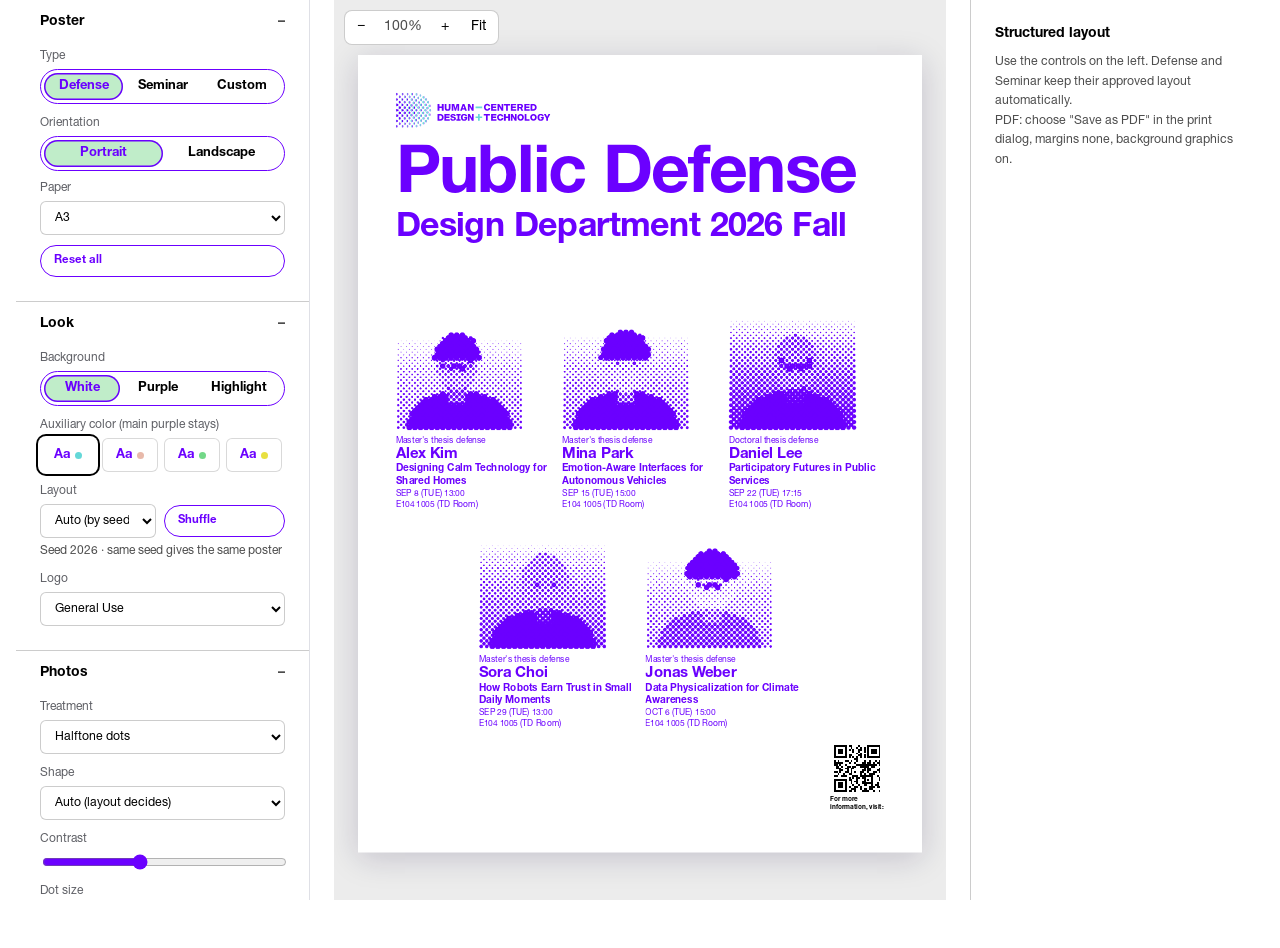
==== commit 5738cd69: "fix: root-cause horizontal overflow; shared width contract, unified logo card, Slides drawer inspect" ====
--- a/official/index.html
+++ b/official/index.html
@@ -10,6 +10,7 @@
 	<link rel="stylesheet" href="assets/css/app.css?v=20261107b">
 <link rel="stylesheet" href="assets/css/poster.css?v=20261107b">
 	<link rel="stylesheet" href="../hcdt-ui.css?v=20261109n">
+	<link rel="stylesheet" href="../hcdt-embed.css?v=20261111b">
 	<link rel="stylesheet" href="embed.css?v=20261109j">
 <style id="hp-page-size"></style>
 </head>
--- a/hcdt-ui.css
+++ b/hcdt-ui.css
@@ -17,7 +17,7 @@
   --hx-fg:#000000; --hx-muted:rgba(0,0,0,.7); --hx-accent:#6B00FF; --hx-accent-fg:#FFFFFF; --hx-accent-soft:rgba(107,0,255,.1); --hx-pill:9999em;
   --hx-navy:#001B54; --hx-warn:#B4400C; --hx-warn-bg:#FFFFFF;
   --hx-font:'neue-haas-unica','Neue Haas Unica','HX Helvetica','HX Spoqa','Helvetica Neue',Helvetica,Arial,'Apple SD Gothic Neo','Malgun Gothic',sans-serif;
-  --hx-h:52px; --hx-btn-h:32px; --hx-r:6px; --hx-r2:8px; --hx-max:1280px;
+  --hx-h:52px; --hx-btn-h:32px; --hx-r:6px; --hx-r2:8px; 
   /* every tool's own token names point at the same palette */
   --bg:var(--hx-bg); --panel:var(--hx-bg); --fg:var(--hx-fg); --muted:var(--hx-muted); --line:var(--hx-line);
   --accent:var(--hx-accent); --accent-fg:var(--hx-accent-fg); --accent-soft:var(--hx-accent-soft);
@@ -33,7 +33,7 @@
 body.hx-p-motion{--accent-ink:var(--hx-accent)}
 
 /* ---------- top bar ---------- */
-.hx-bar{position:sticky;top:env(safe-area-inset-top,0px);z-index:60;display:flex;align-items:center;gap:20px;height:var(--hx-h);
+html:not(.hx-framed) .hx-bar{position:sticky;top:env(safe-area-inset-top,0px);z-index:60;display:flex;align-items:center;gap:20px;height:var(--hx-h);
   background:var(--hx-bg);border-bottom:1px solid var(--hx-line);font:400 var(--fs-small)/1 var(--hx-font);color:var(--hx-fg);
   padding-block:0;padding-left:max(16px,env(safe-area-inset-left,0px));padding-right:max(16px,env(safe-area-inset-right,0px));box-sizing:border-box}
 .hx-bar *{box-sizing:border-box}
@@ -59,9 +59,9 @@
 /* ---------- page frame ---------- */
 body.hx-tool{padding-block:0 48px!important}
 :is(body.hx-p-poster,body.hx-p-slides){padding-bottom:0!important}
-body.hx-p-logo .wrap,body.hx-p-card .wrap,body.hx-p-letter .wrap,body.hx-p-motion main{max-width:var(--hx-max)!important;margin-top:28px!important}
+html:not(.hx-framed) body.hx-p-logo .wrap,html:not(.hx-framed) body.hx-p-card .wrap,html:not(.hx-framed) body.hx-p-letter .wrap,html:not(.hx-framed) body.hx-p-motion main{max-width:var(--layout-max)!important;margin-top:var(--space-4,24px)!important}
 body.hx-p-logo .wrap{padding:0!important}
-body.hx-p-logo{padding-left:max(16px,env(safe-area-inset-left,0px));padding-right:max(16px,env(safe-area-inset-right,0px))}
+html:not(.hx-framed) body.hx-p-logo{padding-left:max(16px,env(safe-area-inset-left,0px));padding-right:max(16px,env(safe-area-inset-right,0px))}
 body.hx-p-motion{padding-top:0!important}
 
 /* tool header: title, one line of context, rule underneath */
@@ -86,7 +86,7 @@
 body.hx-p-card .og>span b{font-weight:400}
 
 /* panels */
-body.hx-p-card .zone,body.hx-p-letter .blk,body.hx-p-card details.spec,body.hx-p-letter details.spec,body.hx-p-logo .card,body.hx-p-logo .col{border:1px solid var(--hx-line)!important;border-radius:var(--hx-r2)!important;background:var(--hx-bg)!important}
+body.hx-p-card .zone,body.hx-p-letter .blk,body.hx-p-card details.spec,body.hx-p-letter details.spec,body.hx-p-logo .card,body.hx-p-logo .col{border:1px solid var(--line-structural,var(--hx-line))!important;border-radius:var(--radius-panel,0)!important;background:var(--hx-bg)!important}
 body.hx-p-card .zl,body.hx-p-letter .stage,body.hx-p-motion .stage,:is(body.hx-p-poster,body.hx-p-slides) .stagewrap{background:var(--hx-soft)!important}
 body.hx-p-letter .stage{border-radius:var(--hx-r2)!important;border:0!important}
 body.hx-p-card .tag{border-radius:var(--hx-r)!important;font-size:var(--fs-small)!important;padding:4px 10px!important}
@@ -150,7 +150,7 @@
    ====================================================================== */
 :root:root:root{--hx-t1:600 var(--fs-h4)/1.25 var(--hx-font);--hx-t2:600 var(--fs-small)/1.5 var(--hx-font);--hx-t3:400 var(--fs-small)/1.5 var(--hx-font);--hx-t4:400 var(--fs-small)/1.5 var(--hx-font);--hx-t5:600 var(--fs-small)/1.5 var(--hx-font)}
 body.hx-tool{font:var(--hx-t3)}
-body.hx-tool .wrap{gap:24px!important}
+body.hx-tool .wrap{row-gap:var(--space-4,24px)}
 
 /* how-to strip */
 .hx-steps{list-style:none;margin:0;padding:0;display:grid;grid-template-columns:repeat(3,minmax(0,1fr));gap:0;border:1px solid var(--hx-line);border-radius:var(--hx-r2);background:var(--hx-bg);counter-reset:none}
@@ -163,7 +163,7 @@
 @media (max-width:760px){.hx-steps{grid-template-columns:minmax(0,1fr)}.hx-steps li+li{border-left:0;border-top:1px solid var(--hx-line)}}
 /* poster: one compact row under its app bar */
 :is(body.hx-p-poster,body.hx-p-slides){--hx-steps-h:89px}
-:is(body.hx-p-poster,body.hx-p-slides) .hx-steps{margin:12px 16px;background:var(--hx-bg)}
+:is(body.hx-p-poster,body.hx-p-slides) .hx-steps{background:var(--hx-bg);}
 @media (min-width:981px){:is(body.hx-p-poster,body.hx-p-slides){display:flex;flex-direction:column;height:100vh;height:100dvh;overflow:hidden}
 :is(body.hx-p-poster,body.hx-p-slides)>*{flex:none}:is(body.hx-p-poster,body.hx-p-slides)>.app{flex:1 1 0;min-height:0;height:auto!important}}
 @media (max-width:980px){:is(body.hx-p-poster,body.hx-p-slides) .app{height:auto!important}}
@@ -211,7 +211,7 @@
 body.hx-p-slides .app{grid-template-rows:auto auto minmax(0,1fr)}
 body.hx-p-slides .brand{display:flex;align-items:baseline;gap:10px}
 body.hx-p-slides .brand b{font:var(--hx-t1)!important}
-body.hx-p-slides header.top{background:var(--hx-bg);border-bottom:1px solid var(--hx-line)}
+body.hx-p-slides header.top{background:var(--hx-bg);border-bottom:1px solid var(--hx-line);}
 
 /* pages built as artifacts relied on this reset; keep it for standalone hosting */
 [hidden]{display:none!important}
@@ -227,15 +227,14 @@
 :is(body.hx-p-poster,body.hx-p-slides){--ed-h:max(640px,calc(100vh - 300px));--ed-h:max(640px,calc(100dvh - 300px))}
 @media (min-width:981px){
   html:has(body.hx-p-poster),html:has(body.hx-p-slides){height:auto!important}
-  :is(body.hx-p-poster,body.hx-p-slides){display:block!important;height:auto!important;overflow:auto!important;padding:0 max(16px,env(safe-area-inset-right,0px)) 48px max(16px,env(safe-area-inset-left,0px))!important}
-}
-body.hx-p-poster>header.top,body.hx-p-poster>.hx-steps,body.hx-p-poster>main.app,
-body.hx-p-slides>.app{max-width:var(--hx-max);margin-left:auto;margin-right:auto}
+  html:not(.hx-framed) :is(body.hx-p-poster,html:not(.hx-framed) body.hx-p-slides){display:block!important;height:auto!important;overflow:auto!important;padding:0 max(16px,env(safe-area-inset-right,0px)) 48px max(16px,env(safe-area-inset-left,0px))!important}
+}
+html:not(.hx-framed) body.hx-p-poster>header.top,html:not(.hx-framed) body.hx-p-poster>.hx-steps,html:not(.hx-framed) body.hx-p-poster>main.app,html:not(.hx-framed) body.hx-p-slides>.app{max-width:var(--layout-max);margin-left:auto;margin-right:auto;}
 body.hx-p-slides>.app{display:block!important;height:auto!important}
-:is(body.hx-p-poster>header.top,body.hx-p-slides header.top){background:transparent!important;border-bottom:1px solid var(--hx-line)!important;padding:0 0 14px!important;margin-top:28px;gap:8px 14px}
-:is(body.hx-p-poster,body.hx-p-slides) .hx-steps{margin:24px auto!important}
-body.hx-p-slides .app>.hx-steps{margin:24px 0!important}
-body.hx-p-slides .app>.hx-steps{max-width:none}
+:is(body.hx-p-poster>header.top,body.hx-p-slides header.top){background:transparent!important;border-bottom:1px solid var(--hx-line)!important;padding:0 0 14px!important;gap:8px 14px;}
+:is(body.hx-p-poster,body.hx-p-slides) .hx-steps{}
+body.hx-p-slides .app>.hx-steps{}
+body.hx-p-slides .app>.hx-steps{max-width:none;}
 body.hx-p-poster>main.app,body.hx-p-slides .main{border:1px solid var(--hx-line);border-radius:var(--hx-r2);overflow:hidden;background:var(--hx-bg)}
 @media (min-width:981px){body.hx-p-poster>main.app{height:var(--ed-h)!important}body.hx-p-slides .main{height:var(--ed-h)}}
 body.hx-p-poster .stagewrap{min-height:0}
@@ -360,7 +359,6 @@
   --button-bar:1.5px;--button-shadow:4px;
   --grid-cols:4;--grid-gap:1rem;--grid-margin:1rem;--grid-max:1280px;
   --accordion-bar:3px;--accordion-pad:1rem;--accordion-rest:rgba(0,0,0,.2);
-  --hx-max:var(--grid-max);
 }
 @media(min-width:783px){:root:root:root{--grid-cols:12;--grid-margin:4rem}}
 @media(min-width:1024px){:root:root:root{--grid-gap:1.5rem}}
@@ -456,9 +454,13 @@
   body.hx-p-poster>main.app{flex:1 1 0!important;min-height:0!important;height:auto!important}
   body.hx-p-slides>.app{flex:1 1 0!important;min-height:0!important;height:auto!important;display:grid!important;grid-template-rows:auto auto minmax(0,1fr)!important}
   body.hx-p-slides .main{height:auto!important;min-height:0!important}
-  :is(body.hx-p-poster>header.top,body.hx-p-slides header.top){margin-top:12px!important}
-  :is(body.hx-p-poster,body.hx-p-slides) .hx-steps,body.hx-p-slides .app>.hx-steps{margin:12px auto!important}
-  body.hx-p-poster>main.app,body.hx-p-poster>header.top,body.hx-p-poster>.hx-steps,body.hx-p-poster>.hx-official,body.hx-p-slides>.app{width:min(calc(100% - (var(--grid-margin) * 2)),var(--grid-max))!important;max-width:var(--grid-max)!important;box-sizing:border-box}
+  :is(body.hx-p-poster>header.top,body.hx-p-slides header.top){}
+  :is(body.hx-p-poster,body.hx-p-slides) .hx-steps,body.hx-p-slides .app>.hx-steps{}
+  html:not(.hx-framed) body.hx-p-poster>main.app,
+  html:not(.hx-framed) body.hx-p-poster>header.top,
+  html:not(.hx-framed) body.hx-p-poster>.hx-steps,
+  html:not(.hx-framed) body.hx-p-poster>.hx-official,
+  html:not(.hx-framed) body.hx-p-slides>.app{width:min(calc(100% - (var(--grid-margin) * 2)),var(--grid-max))!important;max-width:var(--grid-max)!important;box-sizing:border-box;}
 }
 
 /* Letter on a desktop screen: the form and the page preview scroll on their own, so the preview stays in view while you type */
@@ -491,8 +493,7 @@
     width:100%!important;
     max-width:none!important;
     margin-left:0!important;
-    margin-right:0!important;
-  }
+    margin-right:0!important;}
 
   
 
@@ -544,14 +545,14 @@
 /* Narrow screens keep every shared control reachable without a horizontal page scroll. */
 @media (max-width:620px){
   html,body.hx-tool{max-width:100%;overflow-x:hidden!important}
-  body.hx-p-poster>header.top{display:flex!important;flex-wrap:wrap!important;width:100%!important;max-width:100%!important;min-width:0!important;height:auto!important;min-height:var(--hx-h);margin:0!important;padding:12px var(--grid-margin)!important;gap:10px!important;box-sizing:border-box!important}
-  body.hx-p-poster>header.top .brand{width:100%;min-width:0;flex:none;white-space:normal!important}
-  body.hx-p-poster>header.top .hx-act{display:flex!important;width:100%;max-width:100%;overflow:visible!important;padding:3px 0 8px;flex-wrap:wrap!important;justify-content:flex-start!important}
-  body.hx-p-poster>.hx-steps{width:calc(100% - (var(--grid-margin) * 2))!important;margin:12px auto!important}
-  body.hx-p-poster>.hx-steps li{min-width:0!important}
-  body.hx-p-poster>.hx-steps p{overflow-wrap:anywhere}
+  html:not(.hx-framed) body.hx-p-poster>header.top{display:flex!important;flex-wrap:wrap!important;width:100%!important;max-width:100%!important;min-width:0!important;height:auto!important;min-height:var(--hx-h);padding:12px var(--grid-margin)!important;gap:10px!important;box-sizing:border-box!important;}
+  body.hx-p-poster>header.top .brand{width:100%;min-width:0;flex:none;white-space:normal!important;}
+  body.hx-p-poster>header.top .hx-act{display:flex!important;width:100%;max-width:100%;overflow:visible!important;padding:3px 0 8px;flex-wrap:wrap!important;justify-content:flex-start!important;}
+  html:not(.hx-framed) body.hx-p-poster>.hx-steps{width:calc(100% - (var(--grid-margin) * 2))!important;}
+  body.hx-p-poster>.hx-steps li{min-width:0!important;}
+  body.hx-p-poster>.hx-steps p{overflow-wrap:anywhere;}
   body.hx-p-poster>main.app,body.hx-p-poster>.hx-official{width:100%!important;max-width:100%!important;min-width:0!important;margin-inline:0!important}
-  body.hx-p-poster>main.app>.pane{width:100%;max-width:100%;box-sizing:border-box!important;padding-inline:var(--grid-margin)!important}
+  html:not(.hx-framed) body.hx-p-poster>main.app>.pane{width:100%;max-width:100%;box-sizing:border-box!important;padding-inline:var(--grid-margin)!important}
   body.hx-p-poster>main.app>.stagewrap{order:-1!important;min-width:0!important;width:100%!important;max-width:100%!important;min-height:70vh!important;overflow:hidden!important}
   body.hx-p-poster>main.app>.pane.left{order:0!important}
   body.hx-p-poster #hxMode.hx-toggle-group{display:flex!important;width:100%!important;max-width:100%!important;min-width:0!important}
@@ -568,29 +569,19 @@
     gap:8px!important;
     width:100%!important;
     min-width:0!important;
-    box-sizing:border-box!important;
-  }
-  body.hx-p-poster>header.top .hx-act>.hx-sep{display:none!important}
+    box-sizing:border-box!important;}
+  body.hx-p-poster>header.top .hx-act>.hx-sep{display:none!important;}
   body.hx-p-poster>header.top .hx-act>button,
   body.hx-p-poster>header.top .hx-act>.hx-menu,
   body.hx-p-poster>header.top .hx-act>.hx-toggle-group{
     width:100%!important;
     min-width:0!important;
     max-width:none!important;
-    box-sizing:border-box!important;
-  }
-  body.hx-p-poster>header.top .hx-act>.hx-menu>button{width:100%!important}
+    box-sizing:border-box!important;}
+  body.hx-p-poster>header.top .hx-act>.hx-menu>button{width:100%!important;}
   body.hx-p-poster>header.top .hx-act>#undo,
-  body.hx-p-poster>header.top .hx-act>#redo{display:none!important}
-}
-
-/* ===== Two-way choices = Component Library .unist-segmented (pill group, 1.5px purple ring, 45% selected fill) ===== */
-html:not(#hxt):not(#hxt2):not(#hxt3):not(#hxt4) body .seg,html:not(#hxt):not(#hxt2):not(#hxt3):not(#hxt4) body .hx-toggle-group{box-sizing:border-box!important;gap:0!important;padding:3px!important;border:1.5px solid #6b00ff!important;background:#fff!important;box-shadow:none!important}
-html:not(#hxt):not(#hxt2):not(#hxt3):not(#hxt4) body .seg,html:not(#hxt):not(#hxt2):not(#hxt3):not(#hxt4) body .hx-toggle-group{border-radius:9999em!important}
-html:not(#hxt):not(#hxt2):not(#hxt3):not(#hxt4) body .seg button,html:not(#hxt):not(#hxt2):not(#hxt3):not(#hxt4) body .hx-toggle-group button{background:transparent!important;border:0!important;color:#000!important;font-weight:600!important;box-shadow:none!important;transform:none!important;transition:background-color 150ms!important}
-html:not(#hxt):not(#hxt2):not(#hxt3):not(#hxt4) body .seg button,html:not(#hxt):not(#hxt2):not(#hxt3):not(#hxt4) body .hx-toggle-group button{border-radius:9999em!important}
-html:not(#hxt):not(#hxt2):not(#hxt3):not(#hxt4) body .seg button:hover:not([aria-pressed=true]):not([aria-checked=true]),html:not(#hxt):not(#hxt2):not(#hxt3):not(#hxt4) body .hx-toggle-group button:hover:not([aria-pressed=true]):not([aria-checked=true]){background:var(--sub-light,color-mix(in srgb,#64d8d8 15%,transparent))!important;color:#000!important}
-html:not(#hxt):not(#hxt2):not(#hxt3):not(#hxt4) body .seg button[aria-pressed=true],html:not(#hxt):not(#hxt2):not(#hxt3):not(#hxt4) body .seg button[aria-checked=true],html:not(#hxt):not(#hxt2):not(#hxt3):not(#hxt4) body .hx-toggle-group button[aria-pressed=true],html:not(#hxt):not(#hxt2):not(#hxt3):not(#hxt4) body .hx-toggle-group button[aria-pressed=true][data-m=cmyk]{background:var(--sub-medium,color-mix(in srgb,#64d8d8 45%,transparent))!important;box-shadow:inset 0 0 0 1.5px #6b00ff!important;color:#6b00ff!important}
+  body.hx-p-poster>header.top .hx-act>#redo{display:none!important;}
+}
 
 /* Custom left panel = same spacing as the Public Defense / Seminar editor:
    summary 12px 24px, content on the 24px line, 0.67px divider, 24px bottom. */
@@ -602,23 +593,4 @@
 html:not(#hxt):not(#hxt2):not(#hxt3):not(#hxt4) body.hx-p-poster>main.app>.pane.left .sec>h3{margin:0 -24px 2px!important;padding:12px 24px!important;font:600 14px/1.5 var(--hx-font)!important;letter-spacing:0!important;color:#000!important}
 html:not(#hxt):not(#hxt2):not(#hxt3):not(#hxt4) body.hx-p-poster>main.app>.pane.left .sec .sub{margin:10px 0 4px!important;color:#5f6066!important;font-size:12px!important}
 }
-
-/* Embedded in the guideline: content sits exactly on the page's grid edges (no extra side padding). */
-html.hx-framed body{padding-left:0!important;padding-right:0!important}
-/* Embedded: no extra top/bottom padding (the guideline page provides the spacing) */
-html.hx-framed body{padding-top:0!important;padding-bottom:0!important}
-
 html:not(#hxt):not(#hxt2):not(#hxt3):not(#hxt4) body.hx-p-poster>main.app>.pane.left .sec>h3+.sub{margin-top:0!important}
-/* Embedded: no boxed frames around the app, the step guide or the editor (rows are separated by thin dividers only) */
-html.hx-framed .hx-steps{border:0!important;border-radius:0!important}
-html.hx-framed body.hx-p-poster>main.app,html.hx-framed body.hx-p-poster .hx-official,html.hx-framed body.hx-p-slides>.app,html.hx-framed body.hx-p-card .zone{border:0!important;border-radius:0!important}
-html.hx-framed body.hx-p-letter .blk{border:0!important;border-radius:0!important;border-top:1px solid var(--hx-line,#ddd)!important;padding-inline:0!important;background:transparent!important}
-/* One vertical rhythm for every embedded app: 24px above the title row, 24px between title row, step guide and workspace. */
-html.hx-framed body.hx-p-card .wrap,html.hx-framed body.hx-p-letter .wrap{margin-top:24px!important}
-html.hx-framed body.hx-p-motion .wrap{margin-top:24px!important}
-html.hx-framed body.hx-p-poster>header.top,html.hx-framed body.hx-p-slides>header.top,html.hx-framed body.hx-p-slides .app>header.top{margin-top:24px!important}
-html.hx-framed body.hx-p-poster>.hx-steps,html.hx-framed body.hx-p-slides .hx-steps,html.hx-framed body.hx-p-slides .app>.hx-steps{margin:24px 0!important}
-html.hx-framed:not(.hx-wide) :is(body.hx-p-poster,body.hx-p-slides){--ed-h:calc(100vh - 212px)}
-html.hx-framed .hx-steps>li{min-height:89px;box-sizing:border-box}
-/* Field labels: 12px, #5f6066 in every app (same as the poster editors); checkbox labels keep body text */
-body.hx-p-card label:not(.chk),body.hx-p-letter label:not(.chk),body.hx-p-letter .ctl,body.hx-p-motion .ctl>.lab{font-size:12px!important;font-weight:400!important;color:#5f6066!important}
--- a/hcdt-embed.css
+++ b/hcdt-embed.css
@@ -0,0 +1,84 @@
+/* HCDT shared embed + component layer. CANONICAL SOURCE: HCDT_Guideline/shared/hcdt-embed.css
+   Copied unchanged into every tool repository by `node scripts/sync-shared.js`. Do not edit the copies.
+   Loaded after the tool's own hcdt-ui.css. Everything embedded is scoped by ONE modifier: html.hx-framed.            */
+
+/* ---------- tokens (single definition) ---------- */
+:root{
+  --layout-max:1280px;
+  --grid-columns:12;
+  --grid-gap:24px;
+  --space-1:4px;
+  --space-2:8px;
+  --space-3:16px;
+  --space-4:24px;
+  --control-height:34px;
+  --line-subtle:rgba(0,0,0,.12);
+  --line-structural:rgba(0,0,0,.22);
+  --line-selected:#6B00FF;
+  --radius-control:6px;
+  --radius-panel:0;
+  --color-purple:#6B00FF;
+  --color-sub:var(--hx-ui,#64D8D8);
+  --color-sub-light:color-mix(in srgb,var(--color-sub) 15%,transparent);
+  --color-sub-medium:color-mix(in srgb,var(--color-sub) 45%,transparent);
+  --text-primary:#000;
+  --text-secondary:#5f6066;
+  --steps-min-height:89px;
+}
+
+/* ---------- width contract: the OUTER page owns the width and the gutters; an embedded tool uses 100% of the frame ---------- */
+*,*::before,*::after{box-sizing:border-box}
+html.hx-framed,html.hx-framed body{width:100%;max-width:100%}
+html.hx-framed body,html.hx-framed .wrap,html.hx-framed .app{width:100%;max-width:100%;min-width:0;margin-inline:0;padding-inline:0}
+.hx-steps,.main,.stage-wrap,.hx-act,header.top,.brand,.wrap>*{min-width:0}
+
+/* ---------- toolbar: title left, actions right; the whole action group wraps to the next line, never clips ---------- */
+header.top,.wrap>header{display:flex;flex-wrap:wrap;width:100%;gap:var(--space-2) var(--space-3)}
+header.top .brand{min-width:0}
+header.top .hx-act,.wrap>header .hx-act{display:flex;flex-wrap:wrap;justify-content:flex-end;max-width:100%;min-width:0;margin-left:auto}
+
+/* ---------- one vertical rhythm for every tool (embedded and standalone): 24px above the title row, between title row, step guide and workspace ---------- */
+html.hx-framed body{padding:0}
+body.hx-p-poster>header.top,
+body.hx-p-slides header.top{margin-top:var(--space-4)}
+body.hx-p-poster>.hx-steps,
+body.hx-p-slides .hx-steps{margin:var(--space-4) auto}
+html.hx-framed :is(body.hx-p-poster,body.hx-p-slides){--ed-h:calc(100vh - 212px)}
+
+/* ---------- step guide 1 / 2 / 3: one frame, equal columns, divider between columns ---------- */
+html.hx-framed .hx-steps{display:grid;grid-template-columns:repeat(3,minmax(0,1fr));width:100%;border:1px solid var(--line-structural);border-radius:var(--radius-panel);background:#fff}
+html.hx-framed .hx-steps>li{min-width:0;overflow-wrap:anywhere}
+html.hx-framed .hx-steps>li{min-height:var(--steps-min-height);box-sizing:border-box}
+html.hx-framed .hx-steps>li+li{border-left:1px solid var(--line-structural)}
+@media (max-width:760px){html.hx-framed .hx-steps{grid-template-columns:minmax(0,1fr)}html.hx-framed .hx-steps>li+li{border-left:0;border-top:1px solid var(--line-structural)}}
+
+/* ---------- workspaces: 1px structural frame, no rounded cards ---------- */
+html.hx-framed body.hx-p-poster>main.app,
+html.hx-framed body.hx-p-poster .hx-official,
+html.hx-framed body.hx-p-slides .app>.main{border:1px solid var(--line-structural);border-radius:var(--radius-panel)}
+html.hx-framed body.hx-p-poster .hx-official{margin:0}
+
+/* ---------- Letter: the whole A4 page and the form stay reachable (natural document height) ---------- */
+html.hx-framed body.hx-p-letter{display:block;height:auto;overflow:visible}
+html.hx-framed body.hx-p-letter>.wrap{display:grid;height:auto;min-height:0;grid-template-rows:none}
+html.hx-framed body.hx-p-letter>.wrap>main{grid-template-rows:none;align-items:start;height:auto}
+html.hx-framed body.hx-p-letter>.wrap>main>*{overflow:visible}
+
+/* ---------- below the side-by-side breakpoint the editors stack and the page flows at its natural height (no scroll inside the frame) ---------- */
+@media (max-width:980px){html.hx-framed:has(body.hx-p-poster),html.hx-framed body.hx-p-poster{height:auto;min-height:0;overflow:visible}}
+@media (max-width:820px){html.hx-framed:has(body.hx-p-slides),html.hx-framed body.hx-p-slides{height:auto;min-height:0;overflow:visible}}
+
+/* ---------- field labels: 12px secondary text in every tool; checkbox labels keep body text ---------- */
+body.hx-p-card label:not(.chk),
+body.hx-p-letter label:not(.chk),
+body.hx-p-letter .ctl,
+body.hx-p-motion .ctl>.lab{font-size:12px;font-weight:400;color:var(--text-secondary)}
+
+/* ===== Two-way choices = Component Library .unist-segmented (pill group, 1.5px purple ring, 45% selected fill) ===== */
+html:not(#hxt):not(#hxt2):not(#hxt3):not(#hxt4) body .seg,html:not(#hxt):not(#hxt2):not(#hxt3):not(#hxt4) body .hx-toggle-group{box-sizing:border-box!important;gap:0!important;padding:3px!important;border:1.5px solid #6b00ff!important;background:#fff!important;box-shadow:none!important}
+html:not(#hxt):not(#hxt2):not(#hxt3):not(#hxt4) body .seg,html:not(#hxt):not(#hxt2):not(#hxt3):not(#hxt4) body .hx-toggle-group{border-radius:9999em!important}
+html:not(#hxt):not(#hxt2):not(#hxt3):not(#hxt4) body .seg button,html:not(#hxt):not(#hxt2):not(#hxt3):not(#hxt4) body .hx-toggle-group button{background:transparent!important;border:0!important;color:#000!important;font-weight:600!important;box-shadow:none!important;transform:none!important;transition:background-color 150ms!important}
+html:not(#hxt):not(#hxt2):not(#hxt3):not(#hxt4) body .seg button,html:not(#hxt):not(#hxt2):not(#hxt3):not(#hxt4) body .hx-toggle-group button{border-radius:9999em!important}
+html:not(#hxt):not(#hxt2):not(#hxt3):not(#hxt4) body .seg button:hover:not([aria-pressed=true]):not([aria-checked=true]),html:not(#hxt):not(#hxt2):not(#hxt3):not(#hxt4) body .hx-toggle-group button:hover:not([aria-pressed=true]):not([aria-checked=true]){background:var(--sub-light,color-mix(in srgb,#64d8d8 15%,transparent))!important;color:#000!important}
+html:not(#hxt):not(#hxt2):not(#hxt3):not(#hxt4) body .seg button[aria-pressed=true],html:not(#hxt):not(#hxt2):not(#hxt3):not(#hxt4) body .seg button[aria-checked=true],html:not(#hxt):not(#hxt2):not(#hxt3):not(#hxt4) body .hx-toggle-group button[aria-pressed=true],html:not(#hxt):not(#hxt2):not(#hxt3):not(#hxt4) body .hx-toggle-group button[aria-pressed=true][data-m=cmyk]{background:var(--sub-medium,color-mix(in srgb,#64d8d8 45%,transparent))!important;box-shadow:inset 0 0 0 1.5px #6b00ff!important;color:#6b00ff!important}
+
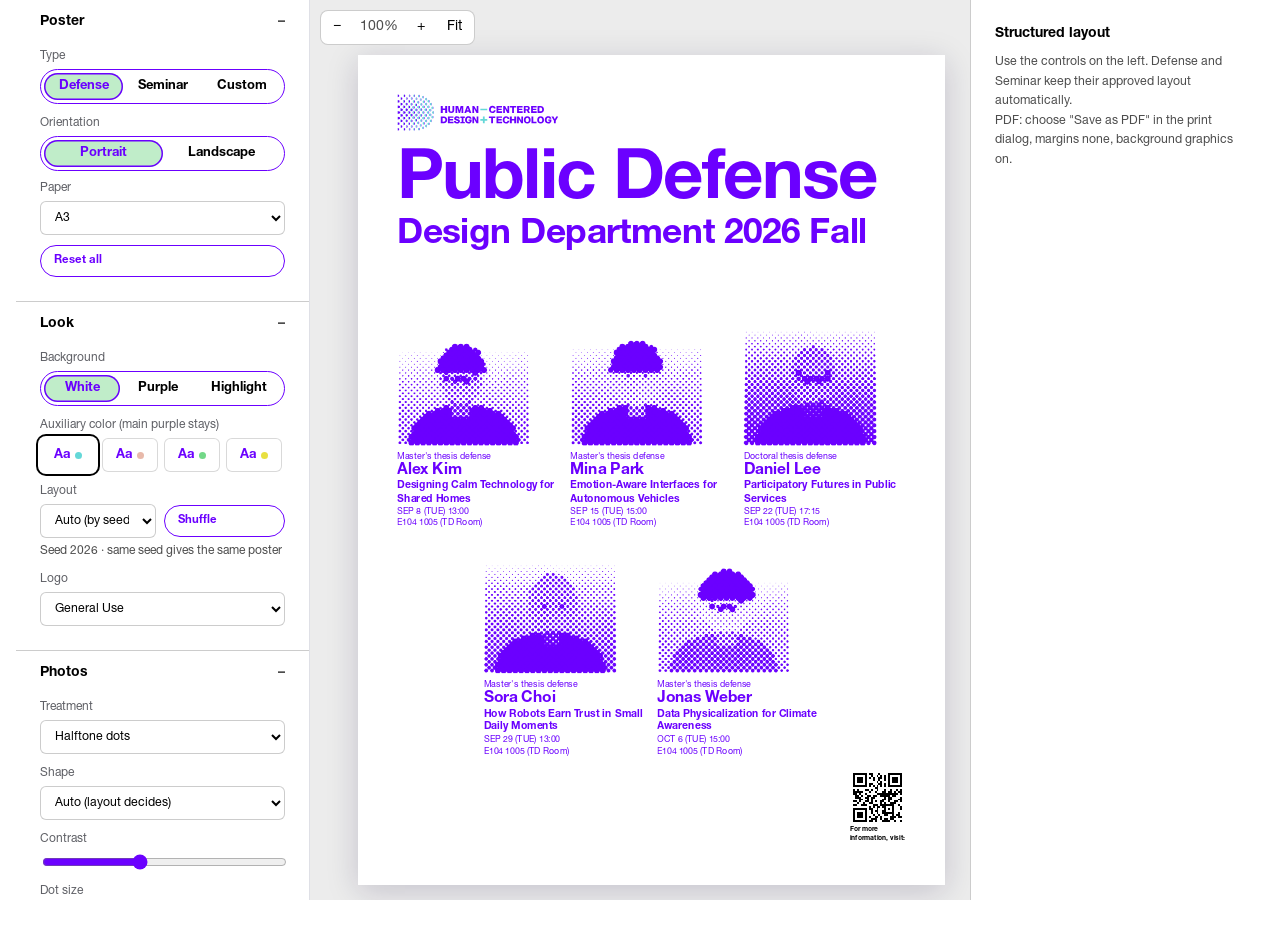
==== commit ebaeb4a1: "fix: tabs above title, phone notice, one toolbar/steps rhythm, Letter and Poster preview stage, Post" ====
--- a/official/index.html
+++ b/official/index.html
@@ -7,11 +7,12 @@
 <title>Poster Generator</title>
 	<link rel="stylesheet" href="https://fonts.googleapis.com/css2?family=Inter:wght@300;400;500;700&#038;family=Noto+Sans+KR:wght@300;400;500;700&#038;display=swap">
 	<link rel="stylesheet" href="https://spoqa.github.io/spoqa-han-sans/css/SpoqaHanSansNeo.css">
+	<script>if (window.parent !== window) document.documentElement.classList.add('hx-framed'); /* same flag the tools set: the OUTER page owns the gutters, so the editor starts at the frame edge exactly like the Custom editor */</script>
 	<link rel="stylesheet" href="assets/css/app.css?v=20261107b">
 <link rel="stylesheet" href="assets/css/poster.css?v=20261107b">
 	<link rel="stylesheet" href="../hcdt-ui.css?v=20261109n">
-	<link rel="stylesheet" href="../hcdt-embed.css?v=20261111b">
-	<link rel="stylesheet" href="embed.css?v=20261109j">
+	<link rel="stylesheet" href="../hcdt-embed.css?v=20261112c">
+	<link rel="stylesheet" href="embed.css?v=20261112c">
 <style id="hp-page-size"></style>
 </head>
 <body class="hx-tool hx-p-poster">
--- a/hcdt-embed.css
+++ b/hcdt-embed.css
@@ -24,6 +24,7 @@
   --text-primary:#000;
   --text-secondary:#5f6066;
   --steps-min-height:89px;
+  --toolbar-h:50px;
 }
 
 /* ---------- width contract: the OUTER page owns the width and the gutters; an embedded tool uses 100% of the frame ---------- */
@@ -39,10 +40,14 @@
 
 /* ---------- one vertical rhythm for every tool (embedded and standalone): 24px above the title row, between title row, step guide and workspace ---------- */
 html.hx-framed body{padding:0}
+/* the same 24px above the toolbar in all five tools: Poster/Slides put it on the header, Name Card/Letter/Logo Motion on .wrap */
 body.hx-p-poster>header.top,
-body.hx-p-slides header.top{margin-top:var(--space-4)}
+body.hx-p-slides header.top,
+html.hx-framed :is(body.hx-p-card,body.hx-p-letter,body.hx-p-motion)>.wrap{margin-top:var(--space-4)}
 body.hx-p-poster>.hx-steps,
 body.hx-p-slides .hx-steps{margin:var(--space-4) auto}
+/* one toolbar height for every tool (title row + 14px rule) */
+html.hx-framed :is(header.top,.wrap>header){min-height:var(--toolbar-h);align-items:center}
 html.hx-framed :is(body.hx-p-poster,body.hx-p-slides){--ed-h:calc(100vh - 212px)}
 
 /* ---------- step guide 1 / 2 / 3: one frame, equal columns, divider between columns ---------- */
@@ -57,6 +62,9 @@
 html.hx-framed body.hx-p-poster .hx-official,
 html.hx-framed body.hx-p-slides .app>.main{border:1px solid var(--line-structural);border-radius:var(--radius-panel)}
 html.hx-framed body.hx-p-poster .hx-official{margin:0}
+/* the grey canvas of the Poster editor runs from panel border to panel border: the 24px column gutters beside it are painted grey too (content stays on the 12-column grid) */
+@media (min-width:981px){html.hx-framed body.hx-p-poster>main.app>.stagewrap{margin-left:calc(var(--grid-gap)*-1);padding-left:var(--grid-gap)}}
+@media (min-width:1181px){html.hx-framed body.hx-p-poster>main.app>.stagewrap{margin-right:calc(var(--grid-gap)*-1);padding-right:var(--grid-gap)}}
 
 /* ---------- Letter: the whole A4 page and the form stay reachable (natural document height) ---------- */
 html.hx-framed body.hx-p-letter{display:block;height:auto;overflow:visible}
--- a/official/embed.css
+++ b/official/embed.css
@@ -52,11 +52,18 @@
 .hp-grid-row{border-top:1px solid rgba(255,0,150,.32);border-bottom:1px solid rgba(255,0,150,.32)}
 /* The guideline embeds this tool at about 750 CSS px. Keep the canvas beside
    the controls there; stacking at 900 px was what pushed the preview off-screen. */
-@media(max-width:1100px){
-  .hp-app{grid-template-columns:minmax(260px,3fr) minmax(0,9fr)!important;height:100vh!important}
-  #hp-editor{max-height:none!important;min-width:0}
-  #hp-stage{min-width:0;min-height:0!important;padding:16px}
+/* same columns as the Custom editor: 3 + 9 on the 12-column grid while the inspector is hidden (981-1100px) ... */
+@media(max-width:1179px){
+  .hp-app{height:100vh!important}
+  #hp-editor{grid-column:1/span 3;max-height:none!important;min-width:0}
+  #hp-stage{grid-column:4/-1;min-width:0;min-height:0!important}
   #hp-inspector{display:none}
+}
+/* ... and controls clamp(240px,28vw,280px) + canvas, no gutter, below that (the Custom editor's own rule) */
+@media(max-width:979px){
+  .hp-app{grid-template-columns:clamp(240px,28vw,280px) minmax(0,1fr)!important;column-gap:0}
+  #hp-editor{grid-column:1}
+  #hp-stage{grid-column:2}
 }
 @media(max-width:620px){
   html,body{height:auto;overflow:auto}
@@ -92,3 +99,6 @@
 .zoombar{top:10px;left:10px}
 .zoombar button,.zoombar output{font-size:14px}
 #hp-inspector strong{font-size:14px!important;line-height:1.5}
+/* same as the Custom editor: the grey canvas runs from panel border to panel border (the 24px gutters are painted too); the sheet stays centred on the grid */
+@media(min-width:980px){#hp-stage{margin-left:-24px;padding-left:48px}}
+@media(min-width:1180px){#hp-stage{margin-right:-24px;padding-right:48px}}
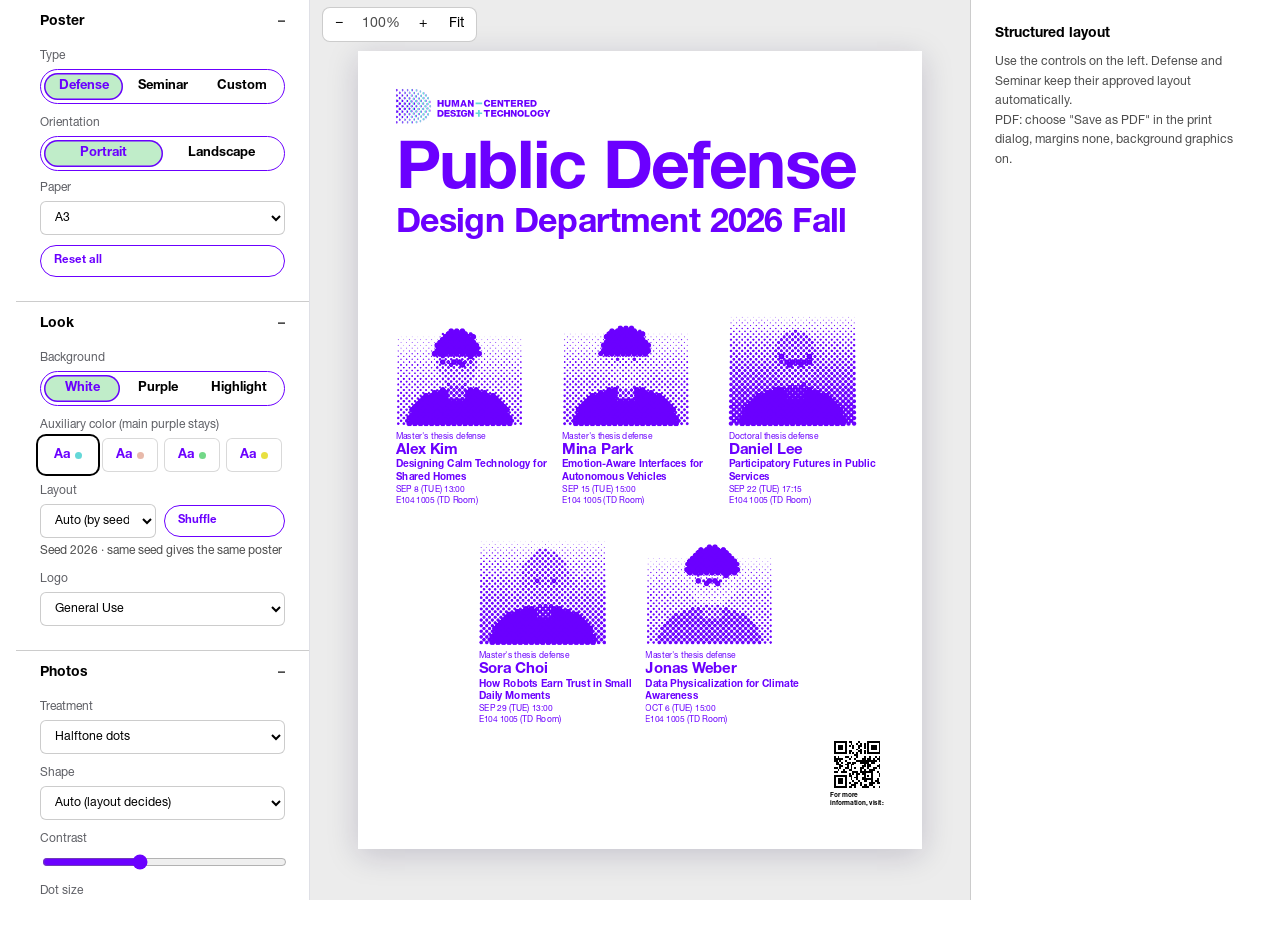
==== commit aee2ac11: "fix: Poster fit-to-view with equal margins and one zoom in all modes; Motion/Name Card/Slides panels" ====
--- a/official/index.html
+++ b/official/index.html
@@ -11,8 +11,8 @@
 	<link rel="stylesheet" href="assets/css/app.css?v=20261107b">
 <link rel="stylesheet" href="assets/css/poster.css?v=20261107b">
 	<link rel="stylesheet" href="../hcdt-ui.css?v=20261109n">
-	<link rel="stylesheet" href="../hcdt-embed.css?v=20261112c">
-	<link rel="stylesheet" href="embed.css?v=20261112c">
+	<link rel="stylesheet" href="../hcdt-embed.css?v=20261112k">
+	<link rel="stylesheet" href="embed.css?v=20261112k">
 <style id="hp-page-size"></style>
 </head>
 <body class="hx-tool hx-p-poster">
@@ -57,7 +57,7 @@
 	<script src="assets/js/layout-cards.js?v=20261108h"></script>
 	<script src="assets/js/layout-side.js?v=20261107b"></script>
 	<script src="assets/js/layout-hero.js?v=20261107b"></script>
-	<script src="assets/js/fit.js?v=20261107b"></script>
+	<script src="assets/js/fit.js?v=20261112k"></script>
 	<script src="assets/js/render.js?v=20261108h"></script>
 	<script src="assets/js/ui-kit.js?v=20261109b"></script>
 	<script src="assets/js/ui-poster.js?v=20261109j"></script>
--- a/hcdt-embed.css
+++ b/hcdt-embed.css
@@ -18,12 +18,12 @@
   --radius-control:6px;
   --radius-panel:0;
   --color-purple:#6B00FF;
-  --color-sub:var(--hx-ui,#64D8D8);
+  --color-sub:var(--hx-ui,var(--ui,#64D8D8));
   --color-sub-light:color-mix(in srgb,var(--color-sub) 15%,transparent);
   --color-sub-medium:color-mix(in srgb,var(--color-sub) 45%,transparent);
   --text-primary:#000;
   --text-secondary:#5f6066;
-  --steps-min-height:89px;
+  --steps-min-height:90px;
   --toolbar-h:50px;
 }
 
@@ -38,6 +38,15 @@
 header.top .brand{min-width:0}
 header.top .hx-act,.wrap>header .hx-act{display:flex;flex-wrap:wrap;justify-content:flex-end;max-width:100%;min-width:0;margin-left:auto}
 
+/* ---------- toolbar slots: the same button is always the same distance from the right edge in every tool ----------
+   from the right: Export (88) | Save + Open (131, kept free when a tool has none) | RGB/CMYK (134) | Grid (56) | Undo/Redo | Present */
+html body .hx-act :is(.menu,.hx-menu){width:88px;flex:none}
+html body .hx-act :is(.menu,.hx-menu)>button{width:100%;justify-content:center}
+html body .hx-act .hx-ph{width:131px;flex:none}
+/* Name Card has no Save/Open: keep their 131px free so RGB/CMYK sits where it does in Letter, Slides and Poster */
+html body.hx-p-card .hx-act .hx-cmseg+.hx-sep{margin-right:148px}
+@media (max-width:760px){html body .hx-act .hx-ph{display:none}html body.hx-p-card .hx-act .hx-cmseg+.hx-sep{margin-right:0}}
+
 /* ---------- one vertical rhythm for every tool (embedded and standalone): 24px above the title row, between title row, step guide and workspace ---------- */
 html.hx-framed body{padding:0}
 /* the same 24px above the toolbar in all five tools: Poster/Slides put it on the header, Name Card/Letter/Logo Motion on .wrap */
@@ -50,12 +59,14 @@
 html.hx-framed :is(header.top,.wrap>header){min-height:var(--toolbar-h);align-items:center}
 html.hx-framed :is(body.hx-p-poster,body.hx-p-slides){--ed-h:calc(100vh - 212px)}
 
-/* ---------- step guide 1 / 2 / 3: one frame, equal columns, divider between columns ---------- */
-html.hx-framed .hx-steps{display:grid;grid-template-columns:repeat(3,minmax(0,1fr));width:100%;border:1px solid var(--line-structural);border-radius:var(--radius-panel);background:#fff}
-html.hx-framed .hx-steps>li{min-width:0;overflow-wrap:anywhere}
-html.hx-framed .hx-steps>li{min-height:var(--steps-min-height);box-sizing:border-box}
+/* ---------- step guide 1 / 2 / 3: three cards, each exactly 4 of the 12 grid columns (24px gutter between them), same text inset in every tool ---------- */
+html.hx-framed .hx-steps{display:grid;grid-template-columns:repeat(3,minmax(0,1fr));column-gap:var(--grid-gap);width:100%;border:0;border-radius:0;background:transparent;padding:0}
+html.hx-framed .hx-steps>li{min-width:0;overflow-wrap:anywhere;min-height:var(--steps-min-height);box-sizing:border-box;border:1px solid var(--line-structural);border-radius:var(--radius-panel);background:#fff}
 html.hx-framed .hx-steps>li+li{border-left:1px solid var(--line-structural)}
-@media (max-width:760px){html.hx-framed .hx-steps{grid-template-columns:minmax(0,1fr)}html.hx-framed .hx-steps>li+li{border-left:0;border-top:1px solid var(--line-structural)}}
+@media (max-width:760px){html.hx-framed .hx-steps{grid-template-columns:minmax(0,1fr);row-gap:var(--space-2,8px)}}
+
+/* ---------- Name Card: the preview zone is 5 grid columns (the grey side owns the gutter, like the Poster stage), the form starts on column 6 ---------- */
+@media (min-width:861px){html.hx-framed body.hx-p-card .zone:not(.one){column-gap:var(--grid-gap)}html.hx-framed body.hx-p-card .zone:not(.one)>.zl{margin-right:calc(var(--grid-gap)*-1)}}
 
 /* ---------- workspaces: 1px structural frame, no rounded cards ---------- */
 html.hx-framed body.hx-p-poster>main.app,
@@ -63,8 +74,8 @@
 html.hx-framed body.hx-p-slides .app>.main{border:1px solid var(--line-structural);border-radius:var(--radius-panel)}
 html.hx-framed body.hx-p-poster .hx-official{margin:0}
 /* the grey canvas of the Poster editor runs from panel border to panel border: the 24px column gutters beside it are painted grey too (content stays on the 12-column grid) */
-@media (min-width:981px){html.hx-framed body.hx-p-poster>main.app>.stagewrap{margin-left:calc(var(--grid-gap)*-1);padding-left:var(--grid-gap)}}
-@media (min-width:1181px){html.hx-framed body.hx-p-poster>main.app>.stagewrap{margin-right:calc(var(--grid-gap)*-1);padding-right:var(--grid-gap)}}
+@media (min-width:981px){html.hx-framed body.hx-p-poster>main.app>.stagewrap{margin-left:calc(var(--grid-gap)*-1);padding-left:48px}}
+@media (min-width:1181px){html.hx-framed body.hx-p-poster>main.app>.stagewrap{margin-right:calc(var(--grid-gap)*-1);padding-right:48px}}
 
 /* ---------- Letter: the whole A4 page and the form stay reachable (natural document height) ---------- */
 html.hx-framed body.hx-p-letter{display:block;height:auto;overflow:visible}
@@ -87,6 +98,6 @@
 html:not(#hxt):not(#hxt2):not(#hxt3):not(#hxt4) body .seg,html:not(#hxt):not(#hxt2):not(#hxt3):not(#hxt4) body .hx-toggle-group{border-radius:9999em!important}
 html:not(#hxt):not(#hxt2):not(#hxt3):not(#hxt4) body .seg button,html:not(#hxt):not(#hxt2):not(#hxt3):not(#hxt4) body .hx-toggle-group button{background:transparent!important;border:0!important;color:#000!important;font-weight:600!important;box-shadow:none!important;transform:none!important;transition:background-color 150ms!important}
 html:not(#hxt):not(#hxt2):not(#hxt3):not(#hxt4) body .seg button,html:not(#hxt):not(#hxt2):not(#hxt3):not(#hxt4) body .hx-toggle-group button{border-radius:9999em!important}
-html:not(#hxt):not(#hxt2):not(#hxt3):not(#hxt4) body .seg button:hover:not([aria-pressed=true]):not([aria-checked=true]),html:not(#hxt):not(#hxt2):not(#hxt3):not(#hxt4) body .hx-toggle-group button:hover:not([aria-pressed=true]):not([aria-checked=true]){background:var(--sub-light,color-mix(in srgb,#64d8d8 15%,transparent))!important;color:#000!important}
-html:not(#hxt):not(#hxt2):not(#hxt3):not(#hxt4) body .seg button[aria-pressed=true],html:not(#hxt):not(#hxt2):not(#hxt3):not(#hxt4) body .seg button[aria-checked=true],html:not(#hxt):not(#hxt2):not(#hxt3):not(#hxt4) body .hx-toggle-group button[aria-pressed=true],html:not(#hxt):not(#hxt2):not(#hxt3):not(#hxt4) body .hx-toggle-group button[aria-pressed=true][data-m=cmyk]{background:var(--sub-medium,color-mix(in srgb,#64d8d8 45%,transparent))!important;box-shadow:inset 0 0 0 1.5px #6b00ff!important;color:#6b00ff!important}
+html:not(#hxt):not(#hxt2):not(#hxt3):not(#hxt4) body .seg button:hover:not([aria-pressed=true]):not([aria-checked=true]),html:not(#hxt):not(#hxt2):not(#hxt3):not(#hxt4) body .hx-toggle-group button:hover:not([aria-pressed=true]):not([aria-checked=true]){background:var(--sub-light,color-mix(in srgb,var(--hx-ui,var(--ui,#64d8d8)) 15%,transparent))!important;color:#000!important}
+html:not(#hxt):not(#hxt2):not(#hxt3):not(#hxt4) body .seg button[aria-pressed=true],html:not(#hxt):not(#hxt2):not(#hxt3):not(#hxt4) body .seg button[aria-checked=true],html:not(#hxt):not(#hxt2):not(#hxt3):not(#hxt4) body .hx-toggle-group button[aria-pressed=true],html:not(#hxt):not(#hxt2):not(#hxt3):not(#hxt4) body .hx-toggle-group button[aria-pressed=true][data-m=cmyk]{background:var(--sub-medium,color-mix(in srgb,var(--hx-ui,var(--ui,#64d8d8)) 45%,transparent))!important;box-shadow:inset 0 0 0 1.5px #6b00ff!important;color:#6b00ff!important}
 
--- a/official/embed.css
+++ b/official/embed.css
@@ -95,8 +95,10 @@
 #hp-stage{justify-content:safe center;gap:0}
 .zoombar{position:absolute;top:12px;left:12px;margin:0}
 /* Same stage geometry as the Custom editor: poster sits 55px below the top, zoom bar 10px from the corner, 14px bar text */
-#hp-stage{padding:55px 24px 15px}
-.zoombar{top:10px;left:10px}
+/* same equal 48px grey margin on all four sides as the Custom editor; the sheet is centred (margin:auto) */
+#hp-stage{padding:48px!important;box-sizing:border-box}
+#hp-sheet{margin:auto}
+.zoombar{top:7px;left:12px}
 .zoombar button,.zoombar output{font-size:14px}
 #hp-inspector strong{font-size:14px!important;line-height:1.5}
 /* same as the Custom editor: the grey canvas runs from panel border to panel border (the 24px gutters are painted too); the sheet stays centred on the grid */
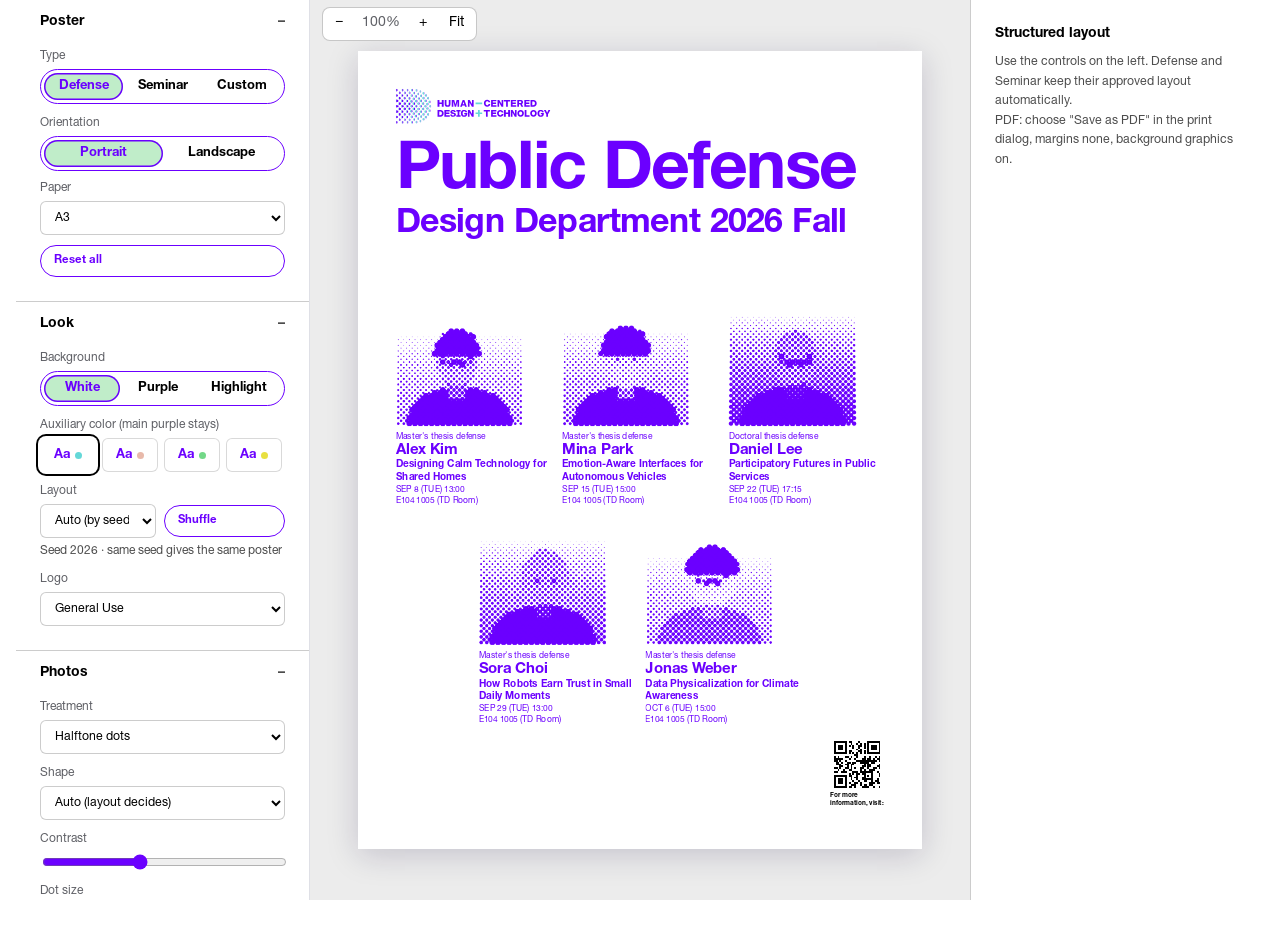
==== commit bd5f1ea8: "fix: Name Card design thumbnails stay landscape cards; one zoom bar design; icon buttons centred; Mo" ====
--- a/official/index.html
+++ b/official/index.html
@@ -11,8 +11,8 @@
 	<link rel="stylesheet" href="assets/css/app.css?v=20261107b">
 <link rel="stylesheet" href="assets/css/poster.css?v=20261107b">
 	<link rel="stylesheet" href="../hcdt-ui.css?v=20261109n">
-	<link rel="stylesheet" href="../hcdt-embed.css?v=20261112k">
-	<link rel="stylesheet" href="embed.css?v=20261112k">
+	<link rel="stylesheet" href="../hcdt-embed.css?v=20261112m">
+	<link rel="stylesheet" href="embed.css?v=20261112m">
 <style id="hp-page-size"></style>
 </head>
 <body class="hx-tool hx-p-poster">
@@ -57,10 +57,10 @@
 	<script src="assets/js/layout-cards.js?v=20261108h"></script>
 	<script src="assets/js/layout-side.js?v=20261107b"></script>
 	<script src="assets/js/layout-hero.js?v=20261107b"></script>
-	<script src="assets/js/fit.js?v=20261112k"></script>
+	<script src="assets/js/fit.js?v=20261112m"></script>
 	<script src="assets/js/render.js?v=20261108h"></script>
 	<script src="assets/js/ui-kit.js?v=20261109b"></script>
-	<script src="assets/js/ui-poster.js?v=20261109j"></script>
+	<script src="assets/js/ui-poster.js?v=20261112m"></script>
 	<script src="assets/js/ui-speakers.js?v=20261107b"></script>
 	<script src="assets/js/ui.js?v=20261107b"></script>
 	<script src="assets/js/export.js?v=20261108g"></script>
--- a/hcdt-embed.css
+++ b/hcdt-embed.css
@@ -68,6 +68,16 @@
 /* ---------- Name Card: the preview zone is 5 grid columns (the grey side owns the gutter, like the Poster stage), the form starts on column 6 ---------- */
 @media (min-width:861px){html.hx-framed body.hx-p-card .zone:not(.one){column-gap:var(--grid-gap)}html.hx-framed body.hx-p-card .zone:not(.one)>.zl{margin-right:calc(var(--grid-gap)*-1)}}
 
+/* ---------- zoom bar: ONE design in every tool (Poster editors, Letter preview) ---------- */
+html:not(#hz1):not(#hz2):not(#hz3):not(#hz4) body .zoombar{display:inline-flex;gap:4px;align-items:center;height:fit-content;background:#fff;border:1px solid var(--line-structural,rgba(0,0,0,.2));border-radius:8px;padding:3px;box-sizing:content-box}
+html:not(#hz1):not(#hz2):not(#hz3):not(#hz4) body .zoombar button{appearance:none;border:0!important;background:none!important;box-shadow:none!important;min-height:0!important;height:auto!important;padding:3px 9px!important;border-radius:6px!important;font:inherit!important;font-size:14px!important;line-height:1.4!important;color:inherit;cursor:pointer}
+html:not(#hz1):not(#hz2):not(#hz3):not(#hz4) body .zoombar button:hover{background:rgba(0,0,0,.06)!important}
+html:not(#hz1):not(#hz2):not(#hz3):not(#hz4) body .zoombar output{padding:3px 6px;min-width:46px;text-align:center;font-size:14px;line-height:1.4;font-variant-numeric:tabular-nums;color:var(--text-secondary,rgba(0,0,0,.7))}
+
+/* ---------- icon buttons (×, ←, →, ↶, ↷ ...): the glyph sits in the exact centre of a round/square button ---------- */
+html:not(#hz1):not(#hz2):not(#hz3):not(#hz4) body :is(.mini.icon,.crow button,.hx-act #undo,.hx-act #redo,.hx-act #btn-undo,.hx-act #btn-redo,.thumb .tools button){display:inline-flex!important;align-items:center!important;justify-content:center!important;line-height:1!important;text-align:center}
+html:not(#hz1):not(#hz2):not(#hz3):not(#hz4) body :is(.mini.icon){width:34px;height:34px;min-height:0!important;padding:0!important;border-radius:9999em!important;font-size:18px!important;flex:none}
+
 /* ---------- workspaces: 1px structural frame, no rounded cards ---------- */
 html.hx-framed body.hx-p-poster>main.app,
 html.hx-framed body.hx-p-poster .hx-official,
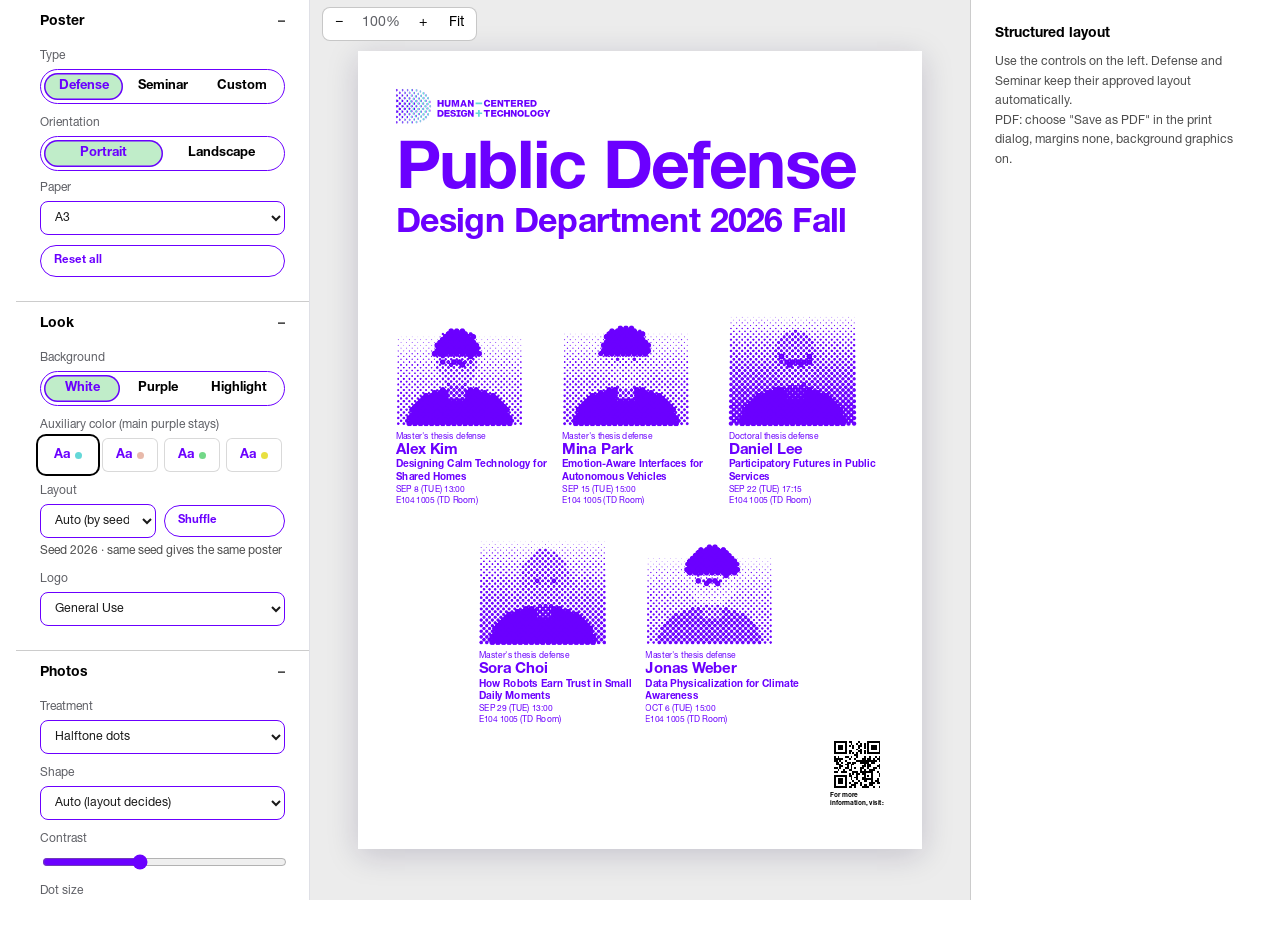
==== commit d8349dcb: "feat: tool fields and buttons follow Component Library (.unist-field/.unist-button); bump cache vers" ====
--- a/official/index.html
+++ b/official/index.html
@@ -11,8 +11,8 @@
 	<link rel="stylesheet" href="assets/css/app.css?v=20261107b">
 <link rel="stylesheet" href="assets/css/poster.css?v=20261107b">
 	<link rel="stylesheet" href="../hcdt-ui.css?v=20261109n">
-	<link rel="stylesheet" href="../hcdt-embed.css?v=20261112m">
-	<link rel="stylesheet" href="embed.css?v=20261112m">
+	<link rel="stylesheet" href="../hcdt-embed.css?v=20261113e">
+	<link rel="stylesheet" href="embed.css?v=20261113b">
 <style id="hp-page-size"></style>
 </head>
 <body class="hx-tool hx-p-poster">
@@ -57,12 +57,12 @@
 	<script src="assets/js/layout-cards.js?v=20261108h"></script>
 	<script src="assets/js/layout-side.js?v=20261107b"></script>
 	<script src="assets/js/layout-hero.js?v=20261107b"></script>
-	<script src="assets/js/fit.js?v=20261112m"></script>
+	<script src="assets/js/fit.js?v=20261113b"></script>
 	<script src="assets/js/render.js?v=20261108h"></script>
 	<script src="assets/js/ui-kit.js?v=20261109b"></script>
-	<script src="assets/js/ui-poster.js?v=20261112m"></script>
+	<script src="assets/js/ui-poster.js?v=20261113b"></script>
 	<script src="assets/js/ui-speakers.js?v=20261107b"></script>
-	<script src="assets/js/ui.js?v=20261107b"></script>
+	<script src="assets/js/ui.js?v=20261113b"></script>
 	<script src="assets/js/export.js?v=20261108g"></script>
 	<script src="assets/js/main.js?v=20261109d"></script>
 	<script>window.HX_CMYK=['#hp-poster'];</script>
--- a/hcdt-embed.css
+++ b/hcdt-embed.css
@@ -21,6 +21,7 @@
   --color-sub:var(--hx-ui,var(--ui,#64D8D8));
   --color-sub-light:color-mix(in srgb,var(--color-sub) 15%,transparent);
   --color-sub-medium:color-mix(in srgb,var(--color-sub) 45%,transparent);
+  --hx-ink:#1a1a1a;   /* the site token --ink (theme text colour); named separately because some tools use --ink for their own navy */
   --text-primary:#000;
   --text-secondary:#5f6066;
   --steps-min-height:90px;
@@ -70,7 +71,7 @@
 
 /* ---------- zoom bar: ONE design in every tool (Poster editors, Letter preview) ---------- */
 html:not(#hz1):not(#hz2):not(#hz3):not(#hz4) body .zoombar{display:inline-flex;gap:4px;align-items:center;height:fit-content;background:#fff;border:1px solid var(--line-structural,rgba(0,0,0,.2));border-radius:8px;padding:3px;box-sizing:content-box}
-html:not(#hz1):not(#hz2):not(#hz3):not(#hz4) body .zoombar button{appearance:none;border:0!important;background:none!important;box-shadow:none!important;min-height:0!important;height:auto!important;padding:3px 9px!important;border-radius:6px!important;font:inherit!important;font-size:14px!important;line-height:1.4!important;color:inherit;cursor:pointer}
+html:not(#hz1):not(#hz2):not(#hz3):not(#hz4) body .zoombar button{appearance:none;border:0!important;background:none!important;box-shadow:none!important;min-height:0!important;height:auto!important;padding:3px 9px!important;border-radius:6px!important;font:inherit!important;font-size:14px!important;line-height:1.4!important;color:var(--text-primary,#000)!important;cursor:pointer}
 html:not(#hz1):not(#hz2):not(#hz3):not(#hz4) body .zoombar button:hover{background:rgba(0,0,0,.06)!important}
 html:not(#hz1):not(#hz2):not(#hz3):not(#hz4) body .zoombar output{padding:3px 6px;min-width:46px;text-align:center;font-size:14px;line-height:1.4;font-variant-numeric:tabular-nums;color:var(--text-secondary,rgba(0,0,0,.7))}
 
@@ -111,3 +112,16 @@
 html:not(#hxt):not(#hxt2):not(#hxt3):not(#hxt4) body .seg button:hover:not([aria-pressed=true]):not([aria-checked=true]),html:not(#hxt):not(#hxt2):not(#hxt3):not(#hxt4) body .hx-toggle-group button:hover:not([aria-pressed=true]):not([aria-checked=true]){background:var(--sub-light,color-mix(in srgb,var(--hx-ui,var(--ui,#64d8d8)) 15%,transparent))!important;color:#000!important}
 html:not(#hxt):not(#hxt2):not(#hxt3):not(#hxt4) body .seg button[aria-pressed=true],html:not(#hxt):not(#hxt2):not(#hxt3):not(#hxt4) body .seg button[aria-checked=true],html:not(#hxt):not(#hxt2):not(#hxt3):not(#hxt4) body .hx-toggle-group button[aria-pressed=true],html:not(#hxt):not(#hxt2):not(#hxt3):not(#hxt4) body .hx-toggle-group button[aria-pressed=true][data-m=cmyk]{background:var(--sub-medium,color-mix(in srgb,var(--hx-ui,var(--ui,#64d8d8)) 45%,transparent))!important;box-shadow:inset 0 0 0 1.5px #6b00ff!important;color:#6b00ff!important}
 
+
+/* ===== Fields = Component Library .unist-field: 1.5px purple line, 8px corners (0.5rem), hover = sub-colour 15%, focus = black 2px ring, disabled = grey fill.
+   Size stays compact (the tools are dense editors); everything else follows the component. ===== */
+html:not(#hf1):not(#hf2):not(#hf3):not(#hf4) body :is(input:not([type]),input[type=text],input[type=number],input[type=email],input[type=url],input[type=tel],input[type=date],input[type=search],input[type=password],select,textarea){border:1.5px solid var(--purple,#6B00FF)!important;border-radius:8px!important;color:var(--hx-ink,#1a1a1a)!important;transition:background-color 150ms}
+html:not(#hf1):not(#hf2):not(#hf3):not(#hf4) body :is(input:not([type]),input[type=text],input[type=number],input[type=email],input[type=url],input[type=tel],input[type=date],input[type=search],input[type=password],select,textarea):hover:not(:disabled){background-color:var(--color-sub-light)!important}
+html:not(#hf1):not(#hf2):not(#hf3):not(#hf4) body :is(input:not([type]),input[type=text],input[type=number],input[type=email],input[type=url],input[type=tel],input[type=date],input[type=search],input[type=password],select,textarea):focus-visible{outline:2px solid var(--hx-ink,#1a1a1a)!important;outline-offset:2px!important}
+html:not(#hf1):not(#hf2):not(#hf3):not(#hf4) body :is(input:not([type]),input[type=text],input[type=number],input[type=email],input[type=url],input[type=tel],input[type=date],input[type=search],input[type=password],select,textarea):disabled{background-color:rgba(191,191,191,.3)!important;color:var(--grey-muted,#67635d)!important;cursor:not-allowed}
+
+/* ===== Buttons = Component Library .unist-button: 1.5px line; secondary hover = sub 45% fill + dark purple; every button lifts up-left with a hard sub-colour shadow; black 2px focus ring ===== */
+html:not(#hb1):not(#hb2):not(#hb3):not(#hb4) body :is(.hx-act>button,.hx-act .hx-menu>button,.btn){border-width:1.5px!important}
+html:not(#hb1):not(#hb2):not(#hb3):not(#hb4) body :is(.hx-act>button,.hx-act .hx-menu>button):not(#undo):not(#redo):not(#btn-undo):not(#btn-redo):not(:disabled):hover{transform:translate(-2px,-2px);box-shadow:4px 4px 0 var(--color-sub)!important}
+html:not(#hb1):not(#hb2):not(#hb3):not(#hb4) body :is(.hx-act>button,.hx-act .hx-menu>button):not(.primary):not([aria-pressed=true]):not(#undo):not(#redo):not(#btn-undo):not(#btn-redo):not(:disabled):hover{background:var(--color-sub-medium)!important;border-color:#4b00b3!important;color:#4b00b3!important}
+html:not(#hb1):not(#hb2):not(#hb3):not(#hb4) body :is(.hx-act>button,.hx-act .hx-menu>button,.btn):focus-visible{outline:2px solid var(--hx-ink,#1a1a1a)!important;outline-offset:2px!important}
